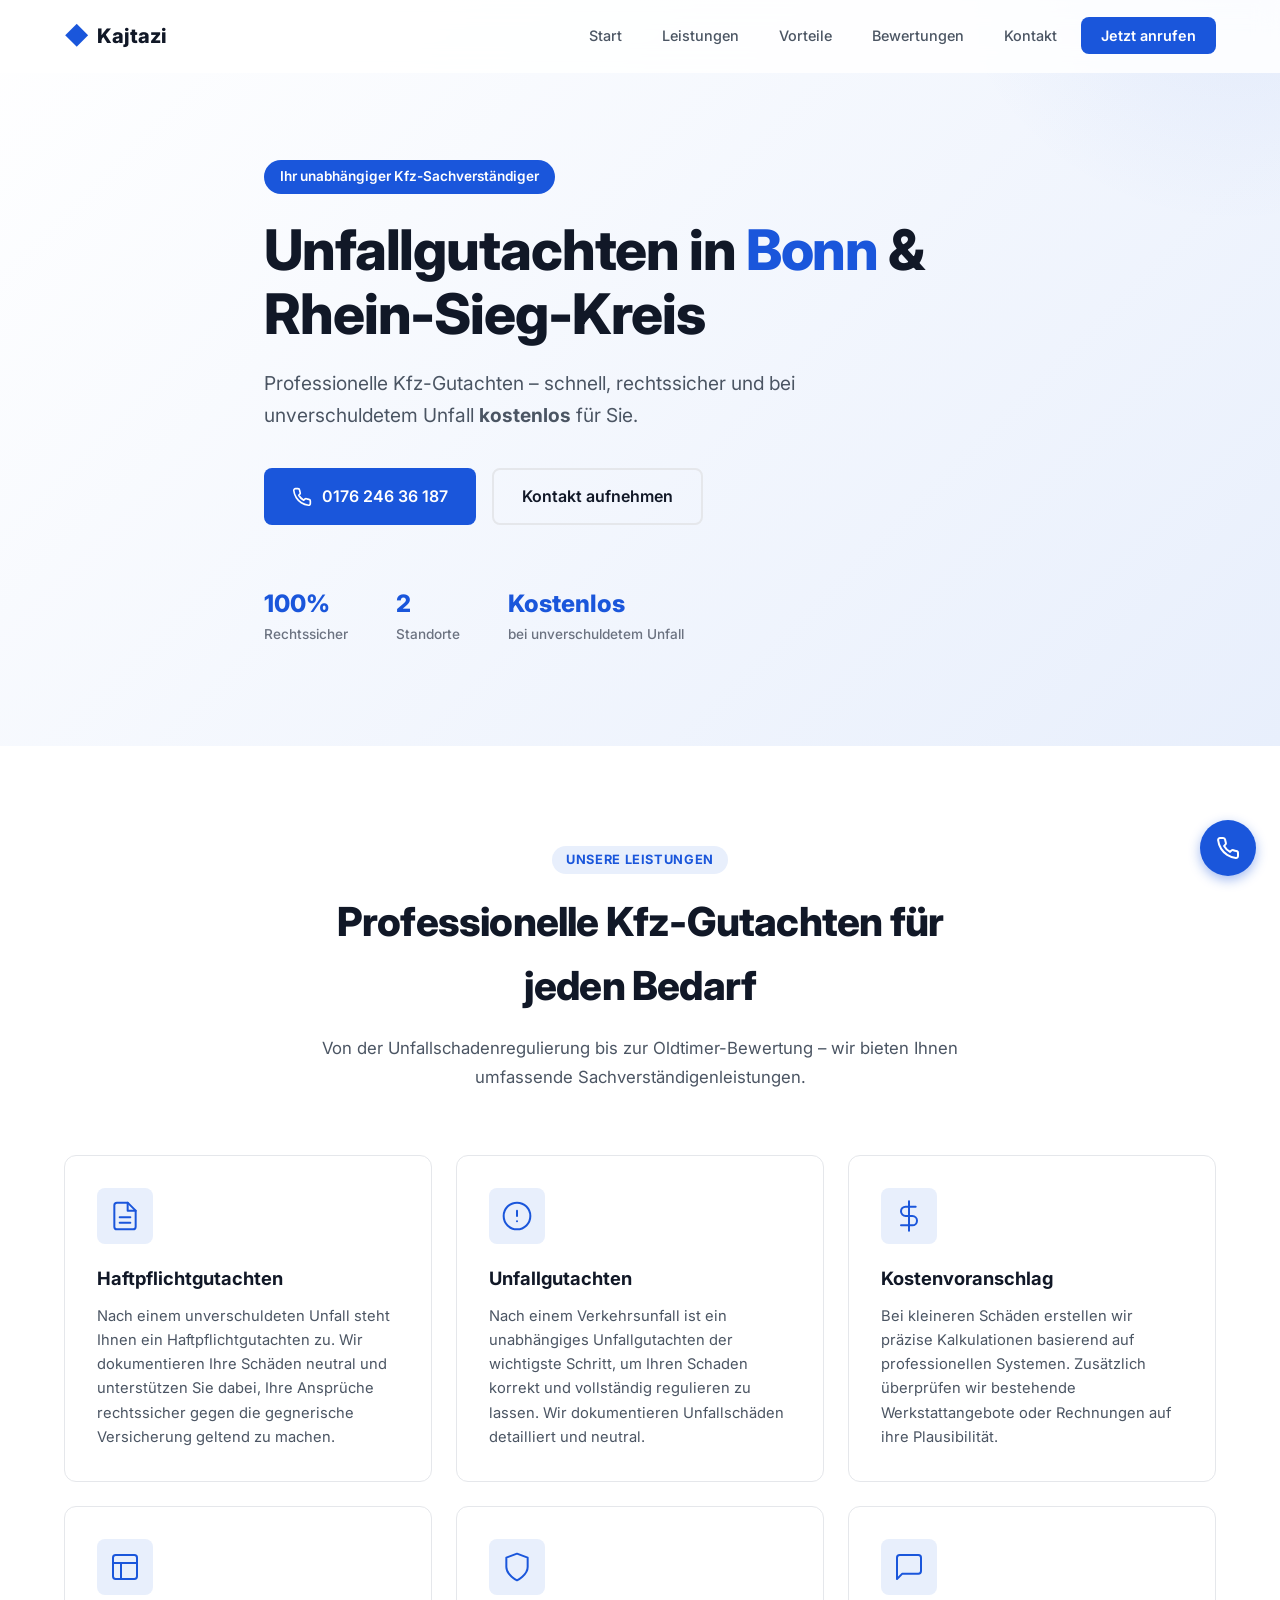
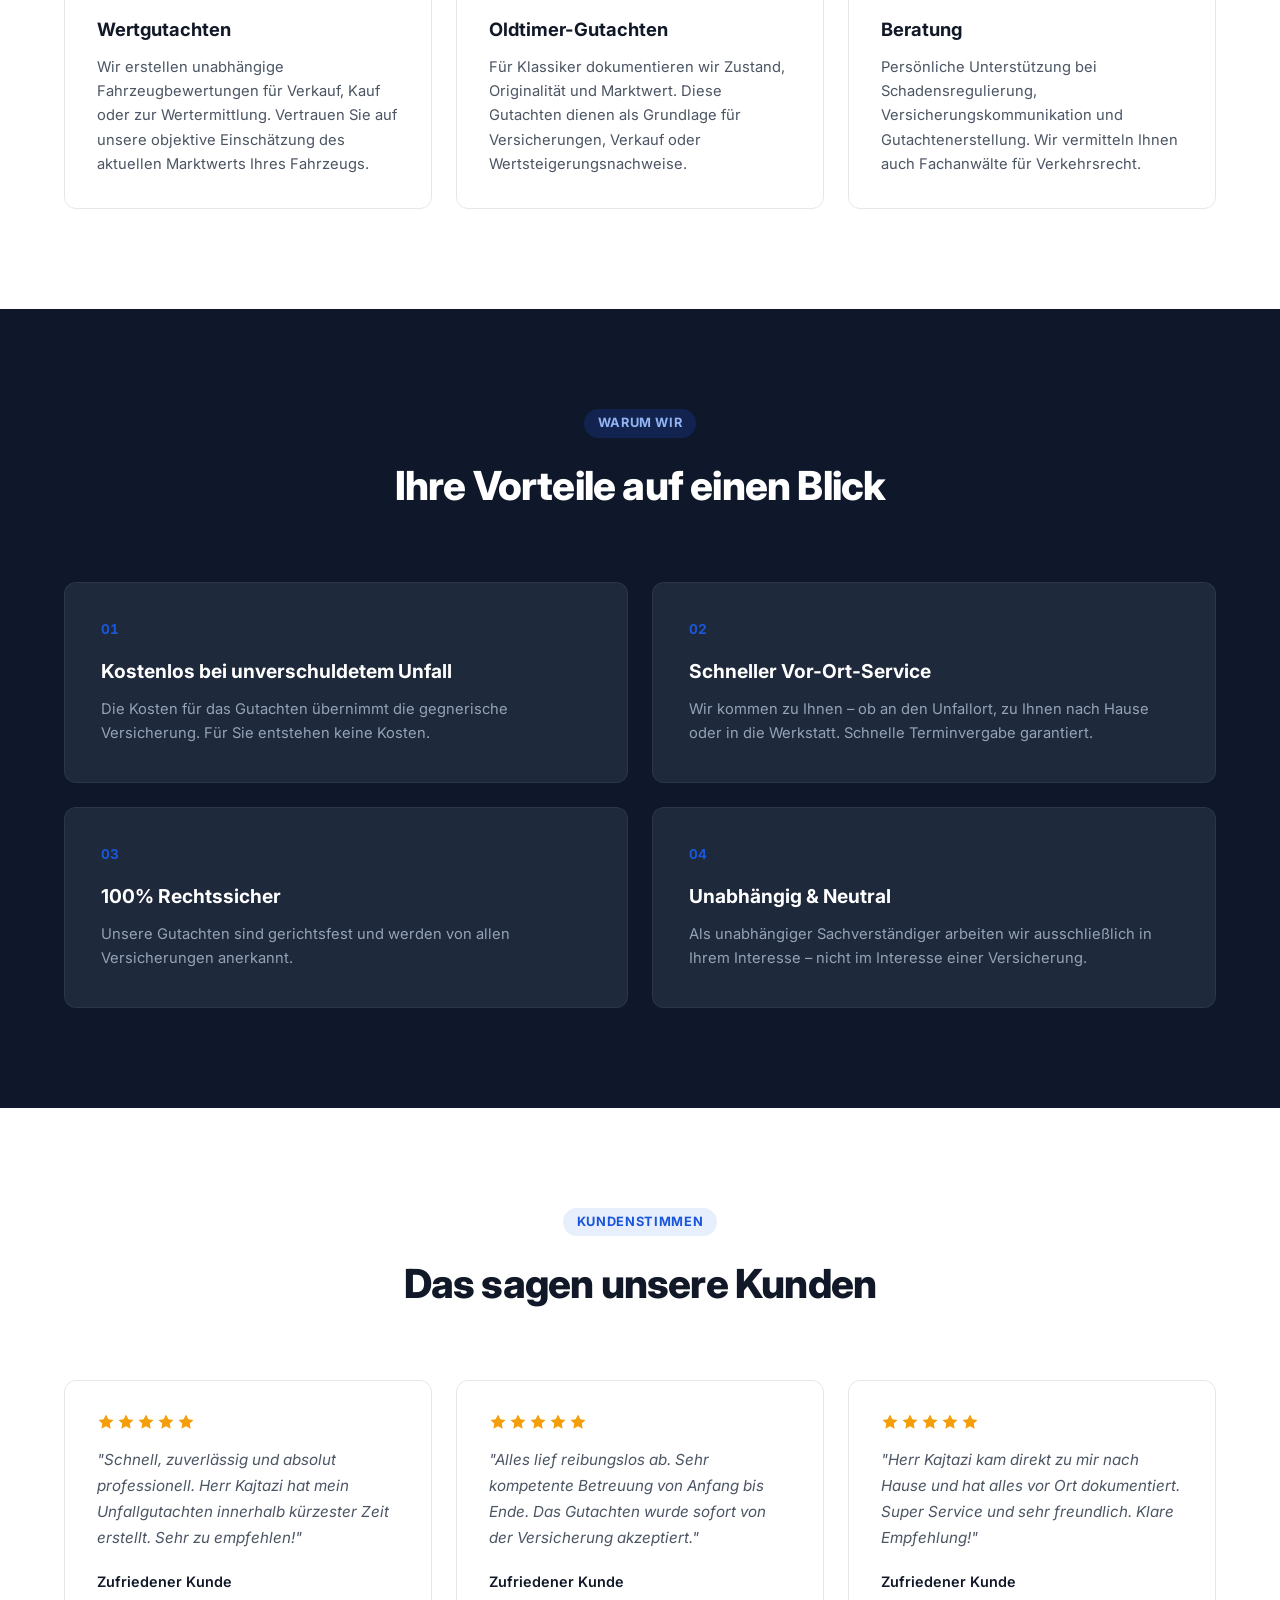
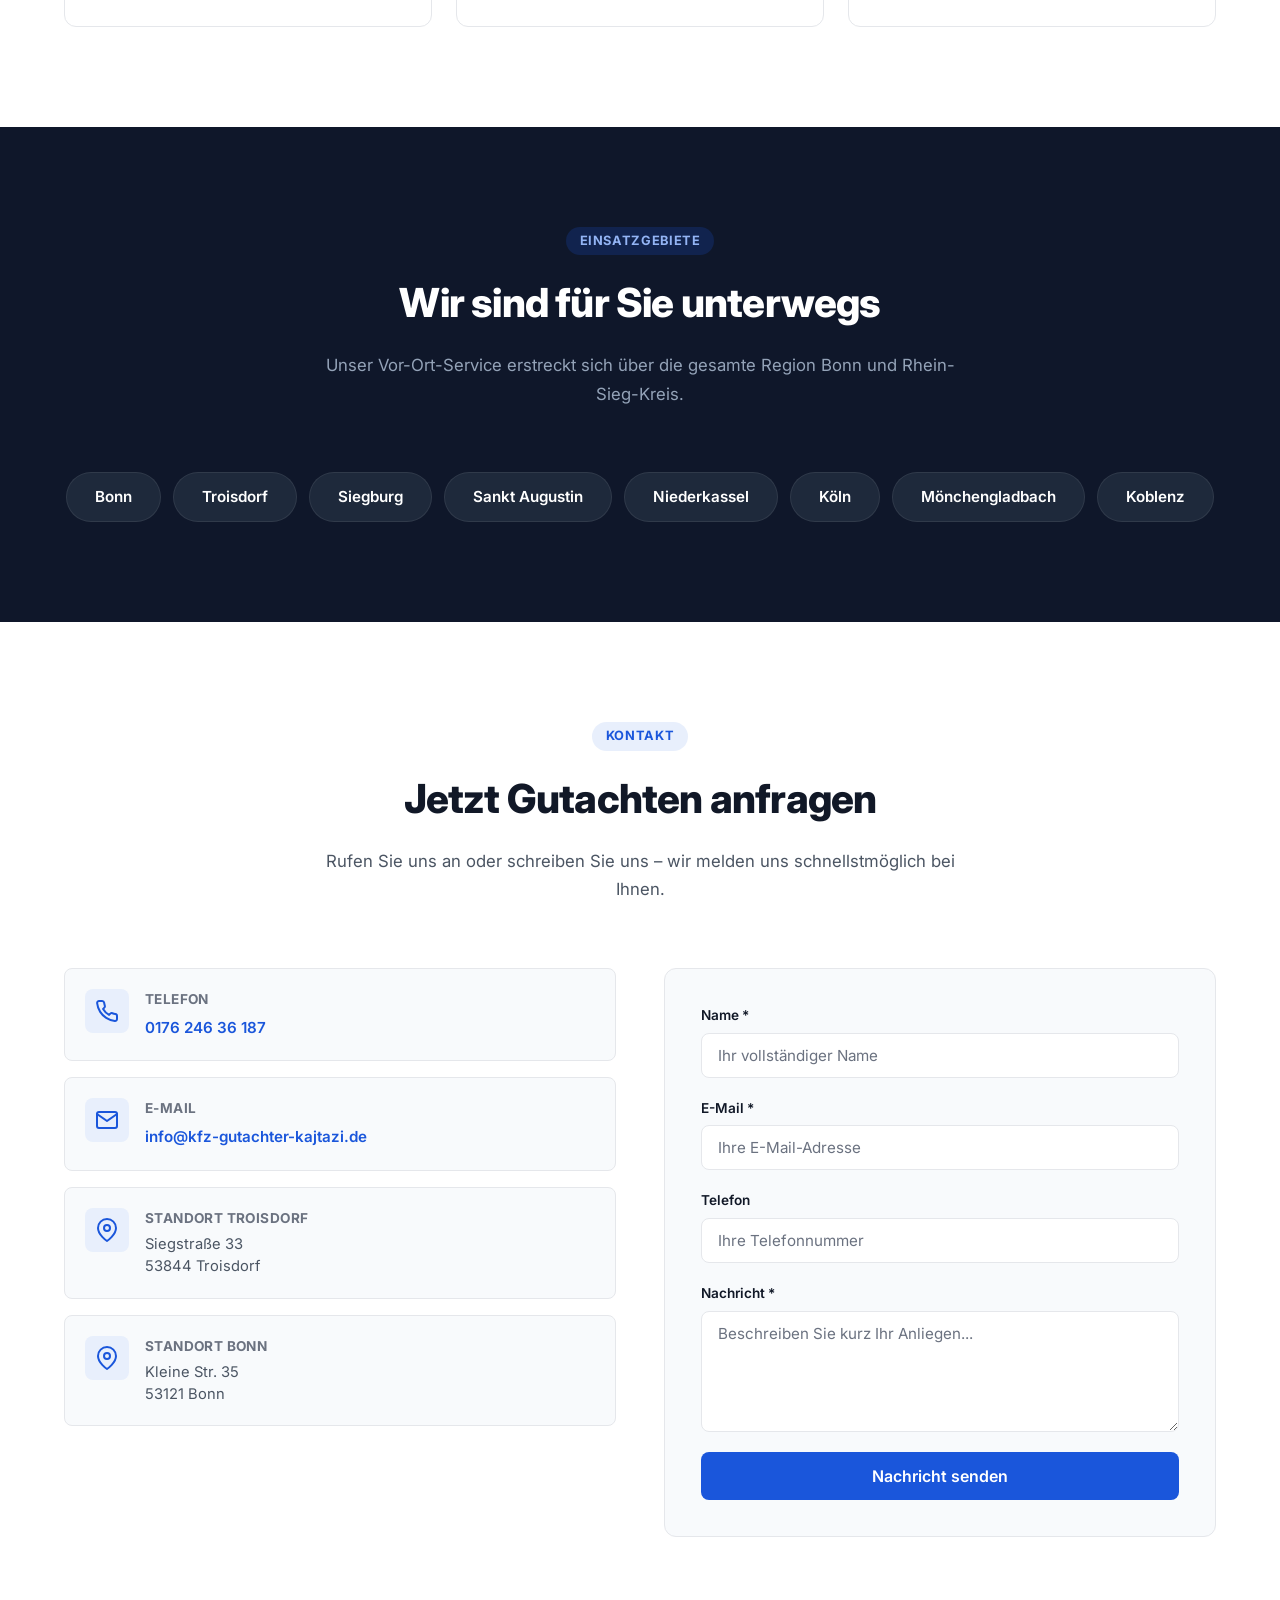
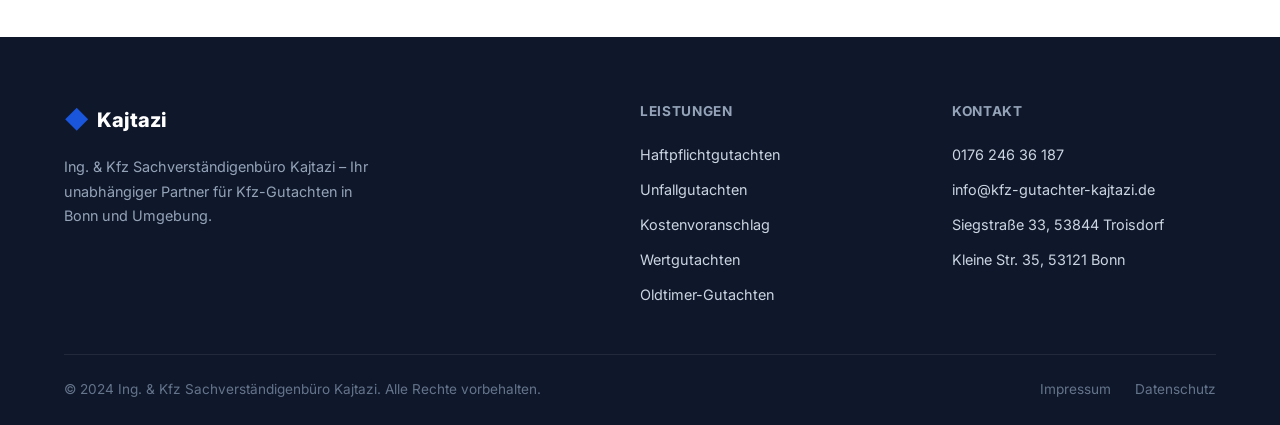
==== index.html @ 8a2273f1 "Neue moderne Website für Kfz-Gutachter Kajtazi Vollständige Neugestaltung als moderne Single-Page-We" ====
<!DOCTYPE html>
<html lang="de">
<head>
    <meta charset="UTF-8">
    <meta name="viewport" content="width=device-width, initial-scale=1.0">
    <title>Kfz-Gutachter Kajtazi | Bonn & Rhein-Sieg-Kreis</title>
    <meta name="description" content="Ihr unabhängiger Kfz-Sachverständiger in Bonn und Rhein-Sieg-Kreis. Unfallgutachten, Wertgutachten, Kostenvoranschläge – kostenlos bei unverschuldetem Unfall.">
    <link rel="preconnect" href="https://fonts.googleapis.com">
    <link rel="preconnect" href="https://fonts.gstatic.com" crossorigin>
    <link href="https://fonts.googleapis.com/css2?family=Inter:wght@400;500;600;700;800&display=swap" rel="stylesheet">
    <link rel="stylesheet" href="styles.css">
</head>
<body>

    <!-- Navigation -->
    <nav class="navbar" id="navbar">
        <div class="container nav-container">
            <a href="#hero" class="nav-logo">
                <span class="logo-icon">&#9670;</span>
                Kajtazi
            </a>
            <button class="nav-toggle" id="navToggle" aria-label="Menü öffnen">
                <span></span>
                <span></span>
                <span></span>
            </button>
            <ul class="nav-menu" id="navMenu">
                <li><a href="#hero" class="nav-link">Start</a></li>
                <li><a href="#leistungen" class="nav-link">Leistungen</a></li>
                <li><a href="#vorteile" class="nav-link">Vorteile</a></li>
                <li><a href="#bewertungen" class="nav-link">Bewertungen</a></li>
                <li><a href="#kontakt" class="nav-link">Kontakt</a></li>
                <li><a href="tel:+4917624636187" class="nav-cta">Jetzt anrufen</a></li>
            </ul>
        </div>
    </nav>

    <!-- Hero Section -->
    <section class="hero" id="hero">
        <div class="container hero-content">
            <div class="hero-badge">Ihr unabhängiger Kfz-Sachverständiger</div>
            <h1>Unfallgutachten in <span class="text-accent">Bonn</span> & Rhein-Sieg-Kreis</h1>
            <p class="hero-subtitle">Professionelle Kfz-Gutachten – schnell, rechtssicher und bei unverschuldetem Unfall <strong>kostenlos</strong> für Sie.</p>
            <div class="hero-actions">
                <a href="tel:+4917624636187" class="btn btn-primary btn-lg">
                    <svg width="20" height="20" viewBox="0 0 24 24" fill="none" stroke="currentColor" stroke-width="2" stroke-linecap="round" stroke-linejoin="round"><path d="M22 16.92v3a2 2 0 0 1-2.18 2 19.79 19.79 0 0 1-8.63-3.07 19.5 19.5 0 0 1-6-6 19.79 19.79 0 0 1-3.07-8.67A2 2 0 0 1 4.11 2h3a2 2 0 0 1 2 1.72c.127.96.361 1.903.7 2.81a2 2 0 0 1-.45 2.11L8.09 9.91a16 16 0 0 0 6 6l1.27-1.27a2 2 0 0 1 2.11-.45c.907.339 1.85.573 2.81.7A2 2 0 0 1 22 16.92z"></path></svg>
                    0176 246 36 187
                </a>
                <a href="#kontakt" class="btn btn-outline btn-lg">Kontakt aufnehmen</a>
            </div>
            <div class="hero-stats">
                <div class="stat">
                    <span class="stat-number">100%</span>
                    <span class="stat-label">Rechtssicher</span>
                </div>
                <div class="stat">
                    <span class="stat-number">2</span>
                    <span class="stat-label">Standorte</span>
                </div>
                <div class="stat">
                    <span class="stat-number">Kostenlos</span>
                    <span class="stat-label">bei unverschuldetem Unfall</span>
                </div>
            </div>
        </div>
    </section>

    <!-- Services Section -->
    <section class="section" id="leistungen">
        <div class="container">
            <div class="section-header">
                <span class="section-badge">Unsere Leistungen</span>
                <h2>Professionelle Kfz-Gutachten für jeden Bedarf</h2>
                <p>Von der Unfallschadenregulierung bis zur Oldtimer-Bewertung – wir bieten Ihnen umfassende Sachverständigenleistungen.</p>
            </div>
            <div class="services-grid">
                <div class="service-card">
                    <div class="service-icon">
                        <svg width="32" height="32" viewBox="0 0 24 24" fill="none" stroke="currentColor" stroke-width="1.5" stroke-linecap="round" stroke-linejoin="round"><path d="M14 2H6a2 2 0 0 0-2 2v16a2 2 0 0 0 2 2h12a2 2 0 0 0 2-2V8z"></path><polyline points="14 2 14 8 20 8"></polyline><line x1="16" y1="13" x2="8" y2="13"></line><line x1="16" y1="17" x2="8" y2="17"></line></svg>
                    </div>
                    <h3>Haftpflichtgutachten</h3>
                    <p>Nach einem unverschuldeten Unfall steht Ihnen ein Haftpflichtgutachten zu. Wir dokumentieren Ihre Schäden neutral und unterstützen Sie dabei, Ihre Ansprüche rechtssicher gegen die gegnerische Versicherung geltend zu machen.</p>
                </div>
                <div class="service-card">
                    <div class="service-icon">
                        <svg width="32" height="32" viewBox="0 0 24 24" fill="none" stroke="currentColor" stroke-width="1.5" stroke-linecap="round" stroke-linejoin="round"><circle cx="12" cy="12" r="10"></circle><line x1="12" y1="8" x2="12" y2="12"></line><line x1="12" y1="16" x2="12.01" y2="16"></line></svg>
                    </div>
                    <h3>Unfallgutachten</h3>
                    <p>Nach einem Verkehrsunfall ist ein unabhängiges Unfallgutachten der wichtigste Schritt, um Ihren Schaden korrekt und vollständig regulieren zu lassen. Wir dokumentieren Unfallschäden detailliert und neutral.</p>
                </div>
                <div class="service-card">
                    <div class="service-icon">
                        <svg width="32" height="32" viewBox="0 0 24 24" fill="none" stroke="currentColor" stroke-width="1.5" stroke-linecap="round" stroke-linejoin="round"><line x1="12" y1="1" x2="12" y2="23"></line><path d="M17 5H9.5a3.5 3.5 0 0 0 0 7h5a3.5 3.5 0 0 1 0 7H6"></path></svg>
                    </div>
                    <h3>Kostenvoranschlag</h3>
                    <p>Bei kleineren Schäden erstellen wir präzise Kalkulationen basierend auf professionellen Systemen. Zusätzlich überprüfen wir bestehende Werkstattangebote oder Rechnungen auf ihre Plausibilität.</p>
                </div>
                <div class="service-card">
                    <div class="service-icon">
                        <svg width="32" height="32" viewBox="0 0 24 24" fill="none" stroke="currentColor" stroke-width="1.5" stroke-linecap="round" stroke-linejoin="round"><rect x="3" y="3" width="18" height="18" rx="2" ry="2"></rect><line x1="3" y1="9" x2="21" y2="9"></line><line x1="9" y1="21" x2="9" y2="9"></line></svg>
                    </div>
                    <h3>Wertgutachten</h3>
                    <p>Wir erstellen unabhängige Fahrzeugbewertungen für Verkauf, Kauf oder zur Wertermittlung. Vertrauen Sie auf unsere objektive Einschätzung des aktuellen Marktwerts Ihres Fahrzeugs.</p>
                </div>
                <div class="service-card">
                    <div class="service-icon">
                        <svg width="32" height="32" viewBox="0 0 24 24" fill="none" stroke="currentColor" stroke-width="1.5" stroke-linecap="round" stroke-linejoin="round"><path d="M12 22s8-4 8-10V5l-8-3-8 3v7c0 6 8 10 8 10z"></path></svg>
                    </div>
                    <h3>Oldtimer-Gutachten</h3>
                    <p>Für Klassiker dokumentieren wir Zustand, Originalität und Marktwert. Diese Gutachten dienen als Grundlage für Versicherungen, Verkauf oder Wertsteigerungsnachweise.</p>
                </div>
                <div class="service-card">
                    <div class="service-icon">
                        <svg width="32" height="32" viewBox="0 0 24 24" fill="none" stroke="currentColor" stroke-width="1.5" stroke-linecap="round" stroke-linejoin="round"><path d="M21 15a2 2 0 0 1-2 2H7l-4 4V5a2 2 0 0 1 2-2h14a2 2 0 0 1 2 2z"></path></svg>
                    </div>
                    <h3>Beratung</h3>
                    <p>Persönliche Unterstützung bei Schadensregulierung, Versicherungskommunikation und Gutachtenerstellung. Wir vermitteln Ihnen auch Fachanwälte für Verkehrsrecht.</p>
                </div>
            </div>
        </div>
    </section>

    <!-- Advantages Section -->
    <section class="section section-dark" id="vorteile">
        <div class="container">
            <div class="section-header">
                <span class="section-badge">Warum wir</span>
                <h2>Ihre Vorteile auf einen Blick</h2>
            </div>
            <div class="advantages-grid">
                <div class="advantage-card">
                    <div class="advantage-number">01</div>
                    <h3>Kostenlos bei unverschuldetem Unfall</h3>
                    <p>Die Kosten für das Gutachten übernimmt die gegnerische Versicherung. Für Sie entstehen keine Kosten.</p>
                </div>
                <div class="advantage-card">
                    <div class="advantage-number">02</div>
                    <h3>Schneller Vor-Ort-Service</h3>
                    <p>Wir kommen zu Ihnen – ob an den Unfallort, zu Ihnen nach Hause oder in die Werkstatt. Schnelle Terminvergabe garantiert.</p>
                </div>
                <div class="advantage-card">
                    <div class="advantage-number">03</div>
                    <h3>100% Rechtssicher</h3>
                    <p>Unsere Gutachten sind gerichtsfest und werden von allen Versicherungen anerkannt.</p>
                </div>
                <div class="advantage-card">
                    <div class="advantage-number">04</div>
                    <h3>Unabhängig & Neutral</h3>
                    <p>Als unabhängiger Sachverständiger arbeiten wir ausschließlich in Ihrem Interesse – nicht im Interesse einer Versicherung.</p>
                </div>
            </div>
        </div>
    </section>

    <!-- Testimonials Section -->
    <section class="section" id="bewertungen">
        <div class="container">
            <div class="section-header">
                <span class="section-badge">Kundenstimmen</span>
                <h2>Das sagen unsere Kunden</h2>
            </div>
            <div class="testimonials-grid">
                <div class="testimonial-card">
                    <div class="testimonial-stars">
                        <svg width="18" height="18" viewBox="0 0 24 24" fill="currentColor"><polygon points="12 2 15.09 8.26 22 9.27 17 14.14 18.18 21.02 12 17.77 5.82 21.02 7 14.14 2 9.27 8.91 8.26 12 2"></polygon></svg>
                        <svg width="18" height="18" viewBox="0 0 24 24" fill="currentColor"><polygon points="12 2 15.09 8.26 22 9.27 17 14.14 18.18 21.02 12 17.77 5.82 21.02 7 14.14 2 9.27 8.91 8.26 12 2"></polygon></svg>
                        <svg width="18" height="18" viewBox="0 0 24 24" fill="currentColor"><polygon points="12 2 15.09 8.26 22 9.27 17 14.14 18.18 21.02 12 17.77 5.82 21.02 7 14.14 2 9.27 8.91 8.26 12 2"></polygon></svg>
                        <svg width="18" height="18" viewBox="0 0 24 24" fill="currentColor"><polygon points="12 2 15.09 8.26 22 9.27 17 14.14 18.18 21.02 12 17.77 5.82 21.02 7 14.14 2 9.27 8.91 8.26 12 2"></polygon></svg>
                        <svg width="18" height="18" viewBox="0 0 24 24" fill="currentColor"><polygon points="12 2 15.09 8.26 22 9.27 17 14.14 18.18 21.02 12 17.77 5.82 21.02 7 14.14 2 9.27 8.91 8.26 12 2"></polygon></svg>
                    </div>
                    <p class="testimonial-text">"Schnell, zuverlässig und absolut professionell. Herr Kajtazi hat mein Unfallgutachten innerhalb kürzester Zeit erstellt. Sehr zu empfehlen!"</p>
                    <div class="testimonial-author">Zufriedener Kunde</div>
                </div>
                <div class="testimonial-card">
                    <div class="testimonial-stars">
                        <svg width="18" height="18" viewBox="0 0 24 24" fill="currentColor"><polygon points="12 2 15.09 8.26 22 9.27 17 14.14 18.18 21.02 12 17.77 5.82 21.02 7 14.14 2 9.27 8.91 8.26 12 2"></polygon></svg>
                        <svg width="18" height="18" viewBox="0 0 24 24" fill="currentColor"><polygon points="12 2 15.09 8.26 22 9.27 17 14.14 18.18 21.02 12 17.77 5.82 21.02 7 14.14 2 9.27 8.91 8.26 12 2"></polygon></svg>
                        <svg width="18" height="18" viewBox="0 0 24 24" fill="currentColor"><polygon points="12 2 15.09 8.26 22 9.27 17 14.14 18.18 21.02 12 17.77 5.82 21.02 7 14.14 2 9.27 8.91 8.26 12 2"></polygon></svg>
                        <svg width="18" height="18" viewBox="0 0 24 24" fill="currentColor"><polygon points="12 2 15.09 8.26 22 9.27 17 14.14 18.18 21.02 12 17.77 5.82 21.02 7 14.14 2 9.27 8.91 8.26 12 2"></polygon></svg>
                        <svg width="18" height="18" viewBox="0 0 24 24" fill="currentColor"><polygon points="12 2 15.09 8.26 22 9.27 17 14.14 18.18 21.02 12 17.77 5.82 21.02 7 14.14 2 9.27 8.91 8.26 12 2"></polygon></svg>
                    </div>
                    <p class="testimonial-text">"Alles lief reibungslos ab. Sehr kompetente Betreuung von Anfang bis Ende. Das Gutachten wurde sofort von der Versicherung akzeptiert."</p>
                    <div class="testimonial-author">Zufriedener Kunde</div>
                </div>
                <div class="testimonial-card">
                    <div class="testimonial-stars">
                        <svg width="18" height="18" viewBox="0 0 24 24" fill="currentColor"><polygon points="12 2 15.09 8.26 22 9.27 17 14.14 18.18 21.02 12 17.77 5.82 21.02 7 14.14 2 9.27 8.91 8.26 12 2"></polygon></svg>
                        <svg width="18" height="18" viewBox="0 0 24 24" fill="currentColor"><polygon points="12 2 15.09 8.26 22 9.27 17 14.14 18.18 21.02 12 17.77 5.82 21.02 7 14.14 2 9.27 8.91 8.26 12 2"></polygon></svg>
                        <svg width="18" height="18" viewBox="0 0 24 24" fill="currentColor"><polygon points="12 2 15.09 8.26 22 9.27 17 14.14 18.18 21.02 12 17.77 5.82 21.02 7 14.14 2 9.27 8.91 8.26 12 2"></polygon></svg>
                        <svg width="18" height="18" viewBox="0 0 24 24" fill="currentColor"><polygon points="12 2 15.09 8.26 22 9.27 17 14.14 18.18 21.02 12 17.77 5.82 21.02 7 14.14 2 9.27 8.91 8.26 12 2"></polygon></svg>
                        <svg width="18" height="18" viewBox="0 0 24 24" fill="currentColor"><polygon points="12 2 15.09 8.26 22 9.27 17 14.14 18.18 21.02 12 17.77 5.82 21.02 7 14.14 2 9.27 8.91 8.26 12 2"></polygon></svg>
                    </div>
                    <p class="testimonial-text">"Herr Kajtazi kam direkt zu mir nach Hause und hat alles vor Ort dokumentiert. Super Service und sehr freundlich. Klare Empfehlung!"</p>
                    <div class="testimonial-author">Zufriedener Kunde</div>
                </div>
            </div>
        </div>
    </section>

    <!-- Service Areas -->
    <section class="section section-dark" id="einsatzgebiete">
        <div class="container">
            <div class="section-header">
                <span class="section-badge">Einsatzgebiete</span>
                <h2>Wir sind für Sie unterwegs</h2>
                <p>Unser Vor-Ort-Service erstreckt sich über die gesamte Region Bonn und Rhein-Sieg-Kreis.</p>
            </div>
            <div class="areas-grid">
                <div class="area-tag">Bonn</div>
                <div class="area-tag">Troisdorf</div>
                <div class="area-tag">Siegburg</div>
                <div class="area-tag">Sankt Augustin</div>
                <div class="area-tag">Niederkassel</div>
                <div class="area-tag">Köln</div>
                <div class="area-tag">Mönchengladbach</div>
                <div class="area-tag">Koblenz</div>
            </div>
        </div>
    </section>

    <!-- Contact Section -->
    <section class="section" id="kontakt">
        <div class="container">
            <div class="section-header">
                <span class="section-badge">Kontakt</span>
                <h2>Jetzt Gutachten anfragen</h2>
                <p>Rufen Sie uns an oder schreiben Sie uns – wir melden uns schnellstmöglich bei Ihnen.</p>
            </div>
            <div class="contact-grid">
                <div class="contact-info">
                    <div class="contact-card">
                        <div class="contact-icon">
                            <svg width="24" height="24" viewBox="0 0 24 24" fill="none" stroke="currentColor" stroke-width="2" stroke-linecap="round" stroke-linejoin="round"><path d="M22 16.92v3a2 2 0 0 1-2.18 2 19.79 19.79 0 0 1-8.63-3.07 19.5 19.5 0 0 1-6-6 19.79 19.79 0 0 1-3.07-8.67A2 2 0 0 1 4.11 2h3a2 2 0 0 1 2 1.72c.127.96.361 1.903.7 2.81a2 2 0 0 1-.45 2.11L8.09 9.91a16 16 0 0 0 6 6l1.27-1.27a2 2 0 0 1 2.11-.45c.907.339 1.85.573 2.81.7A2 2 0 0 1 22 16.92z"></path></svg>
                        </div>
                        <div>
                            <h4>Telefon</h4>
                            <a href="tel:+4917624636187">0176 246 36 187</a>
                        </div>
                    </div>
                    <div class="contact-card">
                        <div class="contact-icon">
                            <svg width="24" height="24" viewBox="0 0 24 24" fill="none" stroke="currentColor" stroke-width="2" stroke-linecap="round" stroke-linejoin="round"><path d="M4 4h16c1.1 0 2 .9 2 2v12c0 1.1-.9 2-2 2H4c-1.1 0-2-.9-2-2V6c0-1.1.9-2 2-2z"></path><polyline points="22,6 12,13 2,6"></polyline></svg>
                        </div>
                        <div>
                            <h4>E-Mail</h4>
                            <a href="mailto:info@kfz-gutachter-kajtazi.de">info@kfz-gutachter-kajtazi.de</a>
                        </div>
                    </div>
                    <div class="contact-card">
                        <div class="contact-icon">
                            <svg width="24" height="24" viewBox="0 0 24 24" fill="none" stroke="currentColor" stroke-width="2" stroke-linecap="round" stroke-linejoin="round"><path d="M21 10c0 7-9 13-9 13s-9-6-9-13a9 9 0 0 1 18 0z"></path><circle cx="12" cy="10" r="3"></circle></svg>
                        </div>
                        <div>
                            <h4>Standort Troisdorf</h4>
                            <p>Siegstraße 33<br>53844 Troisdorf</p>
                        </div>
                    </div>
                    <div class="contact-card">
                        <div class="contact-icon">
                            <svg width="24" height="24" viewBox="0 0 24 24" fill="none" stroke="currentColor" stroke-width="2" stroke-linecap="round" stroke-linejoin="round"><path d="M21 10c0 7-9 13-9 13s-9-6-9-13a9 9 0 0 1 18 0z"></path><circle cx="12" cy="10" r="3"></circle></svg>
                        </div>
                        <div>
                            <h4>Standort Bonn</h4>
                            <p>Kleine Str. 35<br>53121 Bonn</p>
                        </div>
                    </div>
                </div>
                <form class="contact-form" id="contactForm">
                    <div class="form-group">
                        <label for="name">Name *</label>
                        <input type="text" id="name" name="name" required placeholder="Ihr vollständiger Name">
                    </div>
                    <div class="form-group">
                        <label for="email">E-Mail *</label>
                        <input type="email" id="email" name="email" required placeholder="Ihre E-Mail-Adresse">
                    </div>
                    <div class="form-group">
                        <label for="phone">Telefon</label>
                        <input type="tel" id="phone" name="phone" placeholder="Ihre Telefonnummer">
                    </div>
                    <div class="form-group">
                        <label for="message">Nachricht *</label>
                        <textarea id="message" name="message" rows="5" required placeholder="Beschreiben Sie kurz Ihr Anliegen..."></textarea>
                    </div>
                    <button type="submit" class="btn btn-primary btn-lg btn-full">Nachricht senden</button>
                </form>
            </div>
        </div>
    </section>

    <!-- Footer -->
    <footer class="footer">
        <div class="container">
            <div class="footer-grid">
                <div class="footer-brand">
                    <a href="#hero" class="nav-logo">
                        <span class="logo-icon">&#9670;</span>
                        Kajtazi
                    </a>
                    <p>Ing. & Kfz Sachverständigenbüro Kajtazi – Ihr unabhängiger Partner für Kfz-Gutachten in Bonn und Umgebung.</p>
                </div>
                <div class="footer-links">
                    <h4>Leistungen</h4>
                    <ul>
                        <li><a href="#leistungen">Haftpflichtgutachten</a></li>
                        <li><a href="#leistungen">Unfallgutachten</a></li>
                        <li><a href="#leistungen">Kostenvoranschlag</a></li>
                        <li><a href="#leistungen">Wertgutachten</a></li>
                        <li><a href="#leistungen">Oldtimer-Gutachten</a></li>
                    </ul>
                </div>
                <div class="footer-links">
                    <h4>Kontakt</h4>
                    <ul>
                        <li><a href="tel:+4917624636187">0176 246 36 187</a></li>
                        <li><a href="mailto:info@kfz-gutachter-kajtazi.de">info@kfz-gutachter-kajtazi.de</a></li>
                        <li>Siegstraße 33, 53844 Troisdorf</li>
                        <li>Kleine Str. 35, 53121 Bonn</li>
                    </ul>
                </div>
            </div>
            <div class="footer-bottom">
                <p>&copy; 2024 Ing. & Kfz Sachverständigenbüro Kajtazi. Alle Rechte vorbehalten.</p>
                <div class="footer-legal">
                    <a href="#impressum">Impressum</a>
                    <a href="#datenschutz">Datenschutz</a>
                </div>
            </div>
        </div>
    </footer>

    <!-- Floating CTA -->
    <a href="tel:+4917624636187" class="floating-cta" aria-label="Jetzt anrufen">
        <svg width="24" height="24" viewBox="0 0 24 24" fill="none" stroke="currentColor" stroke-width="2" stroke-linecap="round" stroke-linejoin="round"><path d="M22 16.92v3a2 2 0 0 1-2.18 2 19.79 19.79 0 0 1-8.63-3.07 19.5 19.5 0 0 1-6-6 19.79 19.79 0 0 1-3.07-8.67A2 2 0 0 1 4.11 2h3a2 2 0 0 1 2 1.72c.127.96.361 1.903.7 2.81a2 2 0 0 1-.45 2.11L8.09 9.91a16 16 0 0 0 6 6l1.27-1.27a2 2 0 0 1 2.11-.45c.907.339 1.85.573 2.81.7A2 2 0 0 1 22 16.92z"></path></svg>
    </a>

    <script src="script.js"></script>
</body>
</html>
---- styles.css ----
/* ===== Reset & Base ===== */
*, *::before, *::after {
    margin: 0;
    padding: 0;
    box-sizing: border-box;
}

:root {
    --primary: #1a56db;
    --primary-dark: #1244b0;
    --primary-light: #e8effc;
    --accent: #f59e0b;
    --text: #111827;
    --text-secondary: #4b5563;
    --text-light: #6b7280;
    --bg: #ffffff;
    --bg-alt: #f8fafc;
    --bg-dark: #0f172a;
    --bg-dark-card: #1e293b;
    --border: #e5e7eb;
    --radius: 12px;
    --radius-sm: 8px;
    --radius-lg: 20px;
    --shadow: 0 1px 3px rgba(0,0,0,0.08), 0 1px 2px rgba(0,0,0,0.06);
    --shadow-md: 0 4px 6px -1px rgba(0,0,0,0.08), 0 2px 4px -1px rgba(0,0,0,0.04);
    --shadow-lg: 0 10px 25px -3px rgba(0,0,0,0.1), 0 4px 6px -2px rgba(0,0,0,0.05);
    --transition: 0.2s ease;
}

html {
    scroll-behavior: smooth;
    scroll-padding-top: 80px;
}

body {
    font-family: 'Inter', -apple-system, BlinkMacSystemFont, sans-serif;
    color: var(--text);
    background: var(--bg);
    line-height: 1.6;
    -webkit-font-smoothing: antialiased;
}

a {
    color: inherit;
    text-decoration: none;
}

img {
    max-width: 100%;
    display: block;
}

/* ===== Container ===== */
.container {
    max-width: 1200px;
    margin: 0 auto;
    padding: 0 24px;
}

/* ===== Navigation ===== */
.navbar {
    position: fixed;
    top: 0;
    left: 0;
    right: 0;
    z-index: 1000;
    background: rgba(255,255,255,0.85);
    backdrop-filter: blur(12px);
    -webkit-backdrop-filter: blur(12px);
    border-bottom: 1px solid transparent;
    transition: border-color var(--transition), box-shadow var(--transition);
}

.navbar.scrolled {
    border-bottom-color: var(--border);
    box-shadow: var(--shadow);
}

.nav-container {
    display: flex;
    align-items: center;
    justify-content: space-between;
    height: 72px;
}

.nav-logo {
    display: flex;
    align-items: center;
    gap: 8px;
    font-weight: 800;
    font-size: 1.25rem;
    color: var(--text);
}

.logo-icon {
    color: var(--primary);
    font-size: 1.5rem;
}

.nav-menu {
    display: flex;
    align-items: center;
    gap: 8px;
    list-style: none;
}

.nav-link {
    padding: 8px 16px;
    font-size: 0.9rem;
    font-weight: 500;
    color: var(--text-secondary);
    border-radius: var(--radius-sm);
    transition: color var(--transition), background var(--transition);
}

.nav-link:hover {
    color: var(--text);
    background: var(--bg-alt);
}

.nav-cta {
    padding: 10px 20px;
    font-size: 0.9rem;
    font-weight: 600;
    color: white;
    background: var(--primary);
    border-radius: var(--radius-sm);
    transition: background var(--transition), transform var(--transition);
}

.nav-cta:hover {
    background: var(--primary-dark);
    transform: translateY(-1px);
}

.nav-toggle {
    display: none;
    flex-direction: column;
    gap: 5px;
    background: none;
    border: none;
    cursor: pointer;
    padding: 8px;
}

.nav-toggle span {
    width: 24px;
    height: 2px;
    background: var(--text);
    border-radius: 2px;
    transition: transform var(--transition), opacity var(--transition);
}

.nav-toggle.active span:nth-child(1) {
    transform: rotate(45deg) translate(5px, 5px);
}

.nav-toggle.active span:nth-child(2) {
    opacity: 0;
}

.nav-toggle.active span:nth-child(3) {
    transform: rotate(-45deg) translate(5px, -5px);
}

/* ===== Hero ===== */
.hero {
    padding: 160px 0 100px;
    background: linear-gradient(135deg, var(--bg) 0%, var(--primary-light) 100%);
    position: relative;
    overflow: hidden;
}

.hero::before {
    content: '';
    position: absolute;
    top: -50%;
    right: -20%;
    width: 600px;
    height: 600px;
    background: radial-gradient(circle, rgba(26,86,219,0.08) 0%, transparent 70%);
    border-radius: 50%;
}

.hero-content {
    position: relative;
    max-width: 800px;
}

.hero-badge {
    display: inline-block;
    padding: 6px 16px;
    background: var(--primary);
    color: white;
    font-size: 0.85rem;
    font-weight: 600;
    border-radius: 100px;
    margin-bottom: 24px;
}

.hero h1 {
    font-size: clamp(2.2rem, 5vw, 3.5rem);
    font-weight: 800;
    line-height: 1.15;
    margin-bottom: 20px;
    letter-spacing: -0.02em;
}

.text-accent {
    color: var(--primary);
}

.hero-subtitle {
    font-size: 1.2rem;
    color: var(--text-secondary);
    max-width: 600px;
    margin-bottom: 36px;
    line-height: 1.7;
}

.hero-actions {
    display: flex;
    gap: 16px;
    flex-wrap: wrap;
    margin-bottom: 60px;
}

.hero-stats {
    display: flex;
    gap: 48px;
    flex-wrap: wrap;
}

.stat {
    display: flex;
    flex-direction: column;
}

.stat-number {
    font-size: 1.5rem;
    font-weight: 800;
    color: var(--primary);
}

.stat-label {
    font-size: 0.85rem;
    color: var(--text-light);
    font-weight: 500;
}

/* ===== Buttons ===== */
.btn {
    display: inline-flex;
    align-items: center;
    gap: 10px;
    font-family: inherit;
    font-weight: 600;
    border: none;
    cursor: pointer;
    border-radius: var(--radius-sm);
    transition: all var(--transition);
    text-align: center;
    justify-content: center;
}

.btn-primary {
    background: var(--primary);
    color: white;
}

.btn-primary:hover {
    background: var(--primary-dark);
    transform: translateY(-2px);
    box-shadow: var(--shadow-md);
}

.btn-outline {
    background: transparent;
    color: var(--text);
    border: 2px solid var(--border);
}

.btn-outline:hover {
    border-color: var(--primary);
    color: var(--primary);
    transform: translateY(-2px);
}

.btn-lg {
    padding: 14px 28px;
    font-size: 1rem;
}

.btn-full {
    width: 100%;
}

/* ===== Sections ===== */
.section {
    padding: 100px 0;
}

.section-dark {
    background: var(--bg-dark);
    color: white;
}

.section-header {
    text-align: center;
    max-width: 640px;
    margin: 0 auto 64px;
}

.section-badge {
    display: inline-block;
    padding: 4px 14px;
    background: var(--primary-light);
    color: var(--primary);
    font-size: 0.8rem;
    font-weight: 700;
    border-radius: 100px;
    text-transform: uppercase;
    letter-spacing: 0.05em;
    margin-bottom: 16px;
}

.section-dark .section-badge {
    background: rgba(26,86,219,0.2);
    color: #93b4f4;
}

.section-header h2 {
    font-size: clamp(1.8rem, 3.5vw, 2.5rem);
    font-weight: 800;
    margin-bottom: 16px;
    letter-spacing: -0.02em;
}

.section-header p {
    color: var(--text-secondary);
    font-size: 1.05rem;
    line-height: 1.7;
}

.section-dark .section-header p {
    color: #94a3b8;
}

/* ===== Services Grid ===== */
.services-grid {
    display: grid;
    grid-template-columns: repeat(3, 1fr);
    gap: 24px;
}

.service-card {
    padding: 32px;
    background: var(--bg);
    border: 1px solid var(--border);
    border-radius: var(--radius);
    transition: all var(--transition);
}

.service-card:hover {
    transform: translateY(-4px);
    box-shadow: var(--shadow-lg);
    border-color: var(--primary);
}

.service-icon {
    width: 56px;
    height: 56px;
    display: flex;
    align-items: center;
    justify-content: center;
    background: var(--primary-light);
    color: var(--primary);
    border-radius: var(--radius-sm);
    margin-bottom: 20px;
}

.service-card h3 {
    font-size: 1.15rem;
    font-weight: 700;
    margin-bottom: 10px;
}

.service-card p {
    color: var(--text-secondary);
    font-size: 0.92rem;
    line-height: 1.65;
}

/* ===== Advantages Grid ===== */
.advantages-grid {
    display: grid;
    grid-template-columns: repeat(2, 1fr);
    gap: 24px;
}

.advantage-card {
    padding: 36px;
    background: var(--bg-dark-card);
    border-radius: var(--radius);
    border: 1px solid rgba(255,255,255,0.06);
    transition: all var(--transition);
}

.advantage-card:hover {
    transform: translateY(-4px);
    border-color: rgba(26,86,219,0.3);
}

.advantage-number {
    font-size: 0.85rem;
    font-weight: 700;
    color: var(--primary);
    margin-bottom: 16px;
    font-feature-settings: "tnum";
}

.advantage-card h3 {
    font-size: 1.2rem;
    font-weight: 700;
    margin-bottom: 10px;
}

.advantage-card p {
    color: #94a3b8;
    font-size: 0.92rem;
    line-height: 1.65;
}

/* ===== Testimonials ===== */
.testimonials-grid {
    display: grid;
    grid-template-columns: repeat(3, 1fr);
    gap: 24px;
}

.testimonial-card {
    padding: 32px;
    background: var(--bg);
    border: 1px solid var(--border);
    border-radius: var(--radius);
    transition: all var(--transition);
}

.testimonial-card:hover {
    transform: translateY(-4px);
    box-shadow: var(--shadow-lg);
}

.testimonial-stars {
    display: flex;
    gap: 2px;
    color: var(--accent);
    margin-bottom: 16px;
}

.testimonial-text {
    font-size: 0.95rem;
    line-height: 1.7;
    color: var(--text-secondary);
    margin-bottom: 20px;
    font-style: italic;
}

.testimonial-author {
    font-weight: 600;
    font-size: 0.9rem;
}

/* ===== Service Areas ===== */
.areas-grid {
    display: flex;
    flex-wrap: wrap;
    gap: 12px;
    justify-content: center;
}

.area-tag {
    padding: 12px 28px;
    background: var(--bg-dark-card);
    border: 1px solid rgba(255,255,255,0.08);
    border-radius: 100px;
    font-weight: 600;
    font-size: 0.95rem;
    transition: all var(--transition);
}

.area-tag:hover {
    border-color: var(--primary);
    background: rgba(26,86,219,0.15);
    color: #93b4f4;
}

/* ===== Contact ===== */
.contact-grid {
    display: grid;
    grid-template-columns: 1fr 1fr;
    gap: 48px;
    align-items: start;
}

.contact-info {
    display: flex;
    flex-direction: column;
    gap: 16px;
}

.contact-card {
    display: flex;
    gap: 16px;
    align-items: flex-start;
    padding: 20px;
    background: var(--bg-alt);
    border-radius: var(--radius-sm);
    border: 1px solid var(--border);
}

.contact-icon {
    width: 44px;
    height: 44px;
    display: flex;
    align-items: center;
    justify-content: center;
    background: var(--primary-light);
    color: var(--primary);
    border-radius: var(--radius-sm);
    flex-shrink: 0;
}

.contact-card h4 {
    font-size: 0.85rem;
    font-weight: 700;
    text-transform: uppercase;
    letter-spacing: 0.03em;
    color: var(--text-light);
    margin-bottom: 4px;
}

.contact-card a {
    color: var(--primary);
    font-weight: 600;
    font-size: 0.95rem;
}

.contact-card a:hover {
    text-decoration: underline;
}

.contact-card p {
    color: var(--text-secondary);
    font-size: 0.92rem;
    line-height: 1.5;
}

/* ===== Contact Form ===== */
.contact-form {
    display: flex;
    flex-direction: column;
    gap: 20px;
    padding: 36px;
    background: var(--bg-alt);
    border: 1px solid var(--border);
    border-radius: var(--radius);
}

.form-group {
    display: flex;
    flex-direction: column;
    gap: 6px;
}

.form-group label {
    font-size: 0.85rem;
    font-weight: 600;
    color: var(--text);
}

.form-group input,
.form-group textarea {
    padding: 12px 16px;
    font-family: inherit;
    font-size: 0.95rem;
    border: 1px solid var(--border);
    border-radius: var(--radius-sm);
    background: var(--bg);
    color: var(--text);
    transition: border-color var(--transition), box-shadow var(--transition);
    outline: none;
}

.form-group input:focus,
.form-group textarea:focus {
    border-color: var(--primary);
    box-shadow: 0 0 0 3px rgba(26,86,219,0.1);
}

.form-group input::placeholder,
.form-group textarea::placeholder {
    color: var(--text-light);
}

.form-group textarea {
    resize: vertical;
    min-height: 120px;
}

/* ===== Footer ===== */
.footer {
    background: var(--bg-dark);
    color: white;
    padding: 64px 0 0;
}

.footer-grid {
    display: grid;
    grid-template-columns: 2fr 1fr 1fr;
    gap: 48px;
    padding-bottom: 48px;
    border-bottom: 1px solid rgba(255,255,255,0.08);
}

.footer-brand p {
    color: #94a3b8;
    font-size: 0.9rem;
    line-height: 1.7;
    margin-top: 16px;
    max-width: 320px;
}

.footer-brand .nav-logo {
    color: white;
}

.footer-links h4 {
    font-size: 0.85rem;
    text-transform: uppercase;
    letter-spacing: 0.05em;
    color: #94a3b8;
    margin-bottom: 20px;
}

.footer-links ul {
    list-style: none;
    display: flex;
    flex-direction: column;
    gap: 12px;
}

.footer-links li,
.footer-links a {
    color: #cbd5e1;
    font-size: 0.9rem;
}

.footer-links a:hover {
    color: white;
}

.footer-bottom {
    display: flex;
    align-items: center;
    justify-content: space-between;
    padding: 24px 0;
}

.footer-bottom p {
    color: #64748b;
    font-size: 0.85rem;
}

.footer-legal {
    display: flex;
    gap: 24px;
}

.footer-legal a {
    color: #64748b;
    font-size: 0.85rem;
}

.footer-legal a:hover {
    color: white;
}

/* ===== Floating CTA ===== */
.floating-cta {
    position: fixed;
    bottom: 24px;
    right: 24px;
    width: 56px;
    height: 56px;
    background: var(--primary);
    color: white;
    border-radius: 50%;
    display: flex;
    align-items: center;
    justify-content: center;
    box-shadow: 0 4px 12px rgba(26,86,219,0.4);
    transition: all var(--transition);
    z-index: 999;
}

.floating-cta:hover {
    background: var(--primary-dark);
    transform: scale(1.1);
}

/* ===== Animations ===== */
@keyframes fadeInUp {
    from {
        opacity: 0;
        transform: translateY(30px);
    }
    to {
        opacity: 1;
        transform: translateY(0);
    }
}

.fade-in {
    opacity: 0;
    transform: translateY(30px);
    transition: opacity 0.6s ease, transform 0.6s ease;
}

.fade-in.visible {
    opacity: 1;
    transform: translateY(0);
}

/* ===== Responsive ===== */
@media (max-width: 1024px) {
    .services-grid {
        grid-template-columns: repeat(2, 1fr);
    }

    .testimonials-grid {
        grid-template-columns: repeat(2, 1fr);
    }

    .footer-grid {
        grid-template-columns: 1fr 1fr;
        gap: 36px;
    }

    .footer-brand {
        grid-column: 1 / -1;
    }
}

@media (max-width: 768px) {
    .nav-toggle {
        display: flex;
    }

    .nav-menu {
        position: fixed;
        top: 72px;
        left: 0;
        right: 0;
        background: white;
        flex-direction: column;
        padding: 24px;
        gap: 4px;
        border-bottom: 1px solid var(--border);
        box-shadow: var(--shadow-lg);
        transform: translateY(-120%);
        transition: transform 0.3s ease;
    }

    .nav-menu.active {
        transform: translateY(0);
    }

    .nav-link {
        width: 100%;
        padding: 12px 16px;
    }

    .nav-cta {
        width: 100%;
        text-align: center;
        margin-top: 8px;
    }

    .hero {
        padding: 130px 0 80px;
    }

    .hero-stats {
        gap: 32px;
    }

    .section {
        padding: 72px 0;
    }

    .services-grid {
        grid-template-columns: 1fr;
    }

    .advantages-grid {
        grid-template-columns: 1fr;
    }

    .testimonials-grid {
        grid-template-columns: 1fr;
    }

    .contact-grid {
        grid-template-columns: 1fr;
        gap: 32px;
    }

    .footer-grid {
        grid-template-columns: 1fr;
        gap: 32px;
    }

    .footer-bottom {
        flex-direction: column;
        gap: 16px;
        text-align: center;
    }
}

@media (max-width: 480px) {
    .hero h1 {
        font-size: 1.8rem;
    }

    .hero-actions {
        flex-direction: column;
    }

    .hero-actions .btn {
        width: 100%;
    }

    .hero-stats {
        flex-direction: column;
        gap: 20px;
    }

    .contact-form {
        padding: 24px;
    }
}
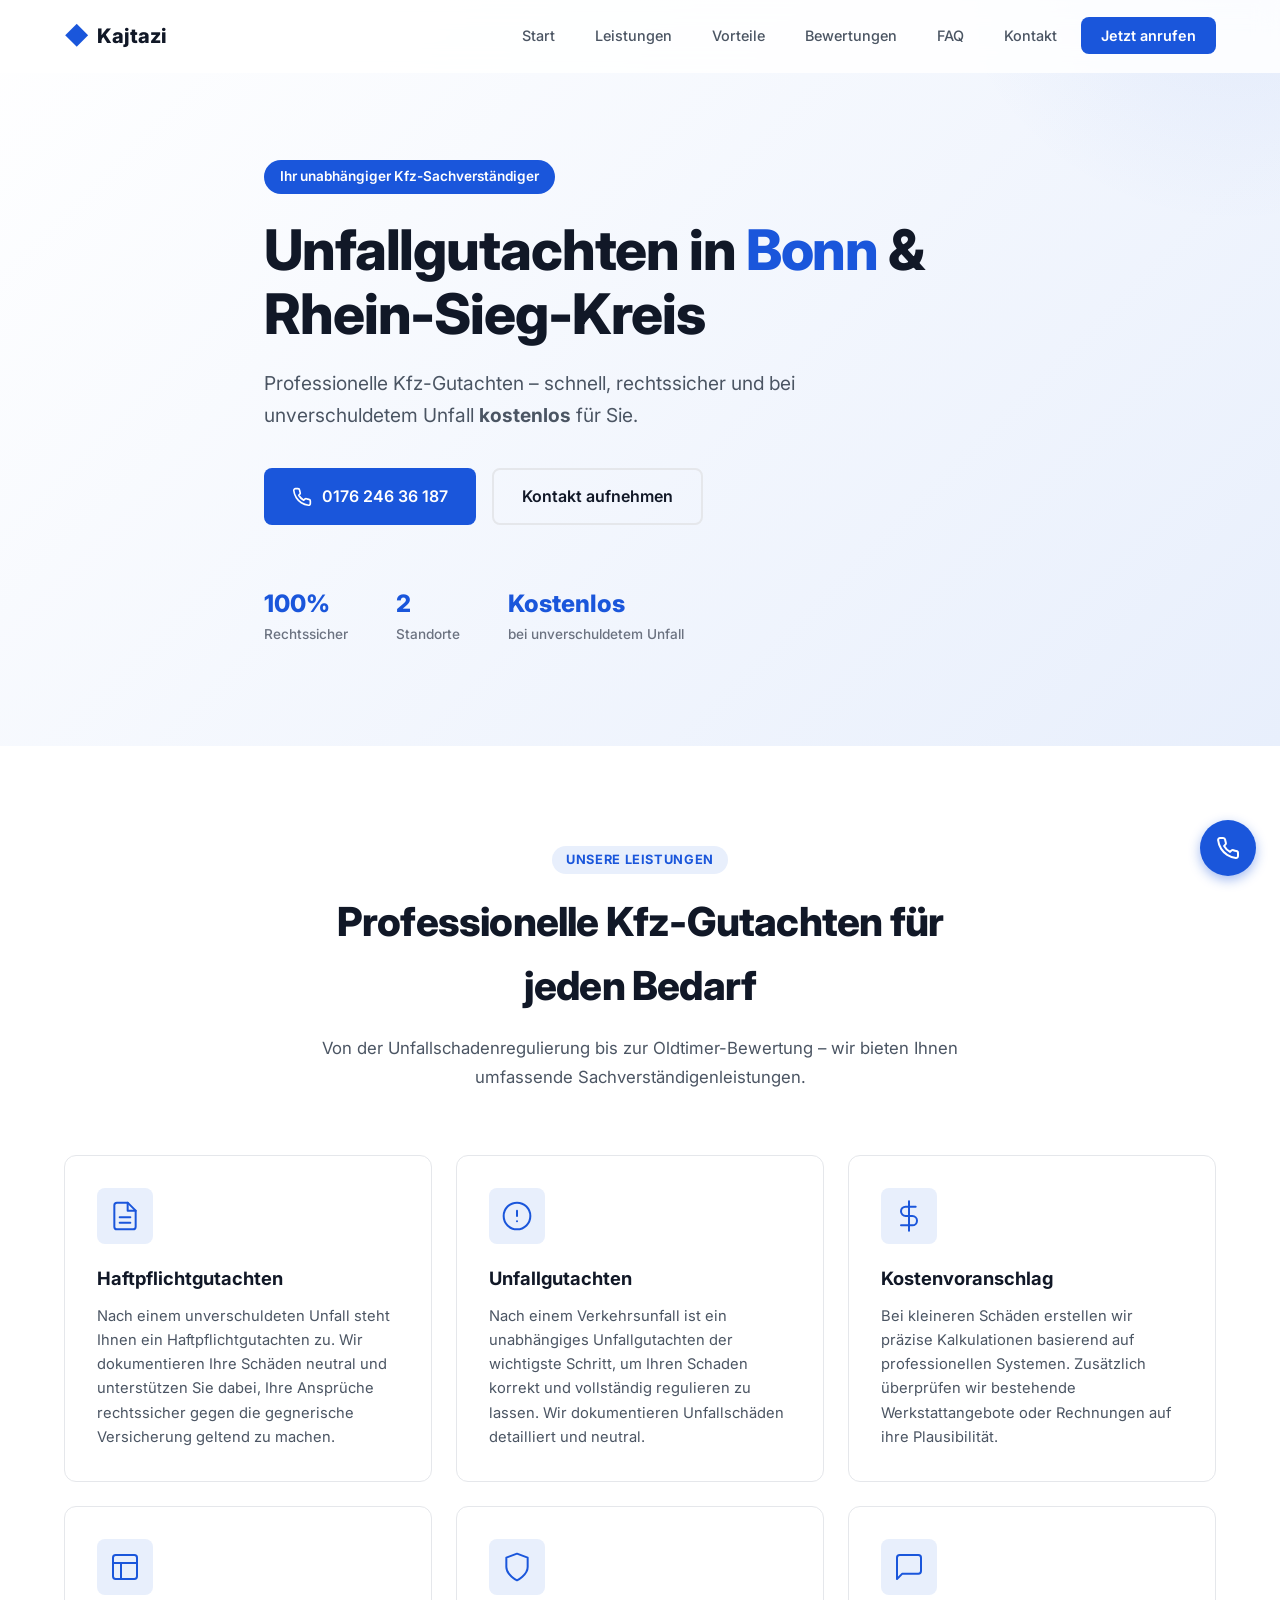
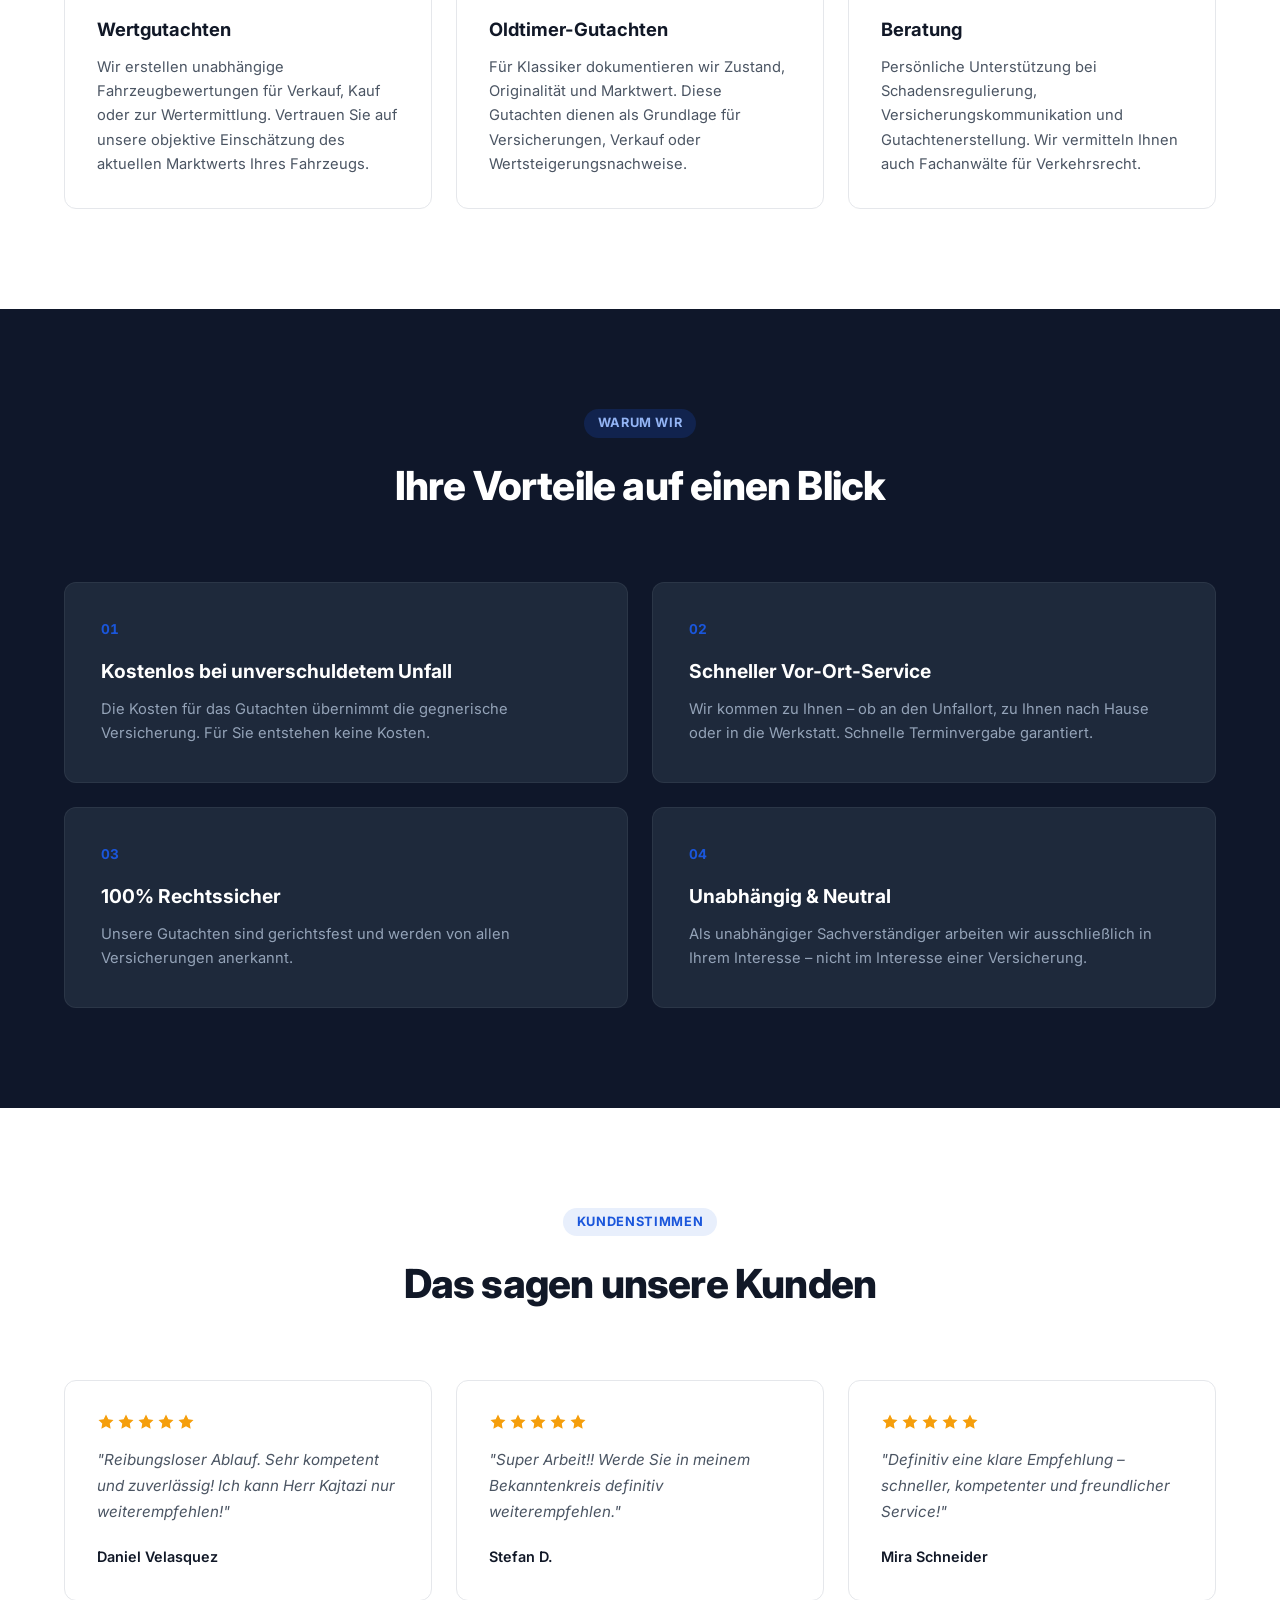
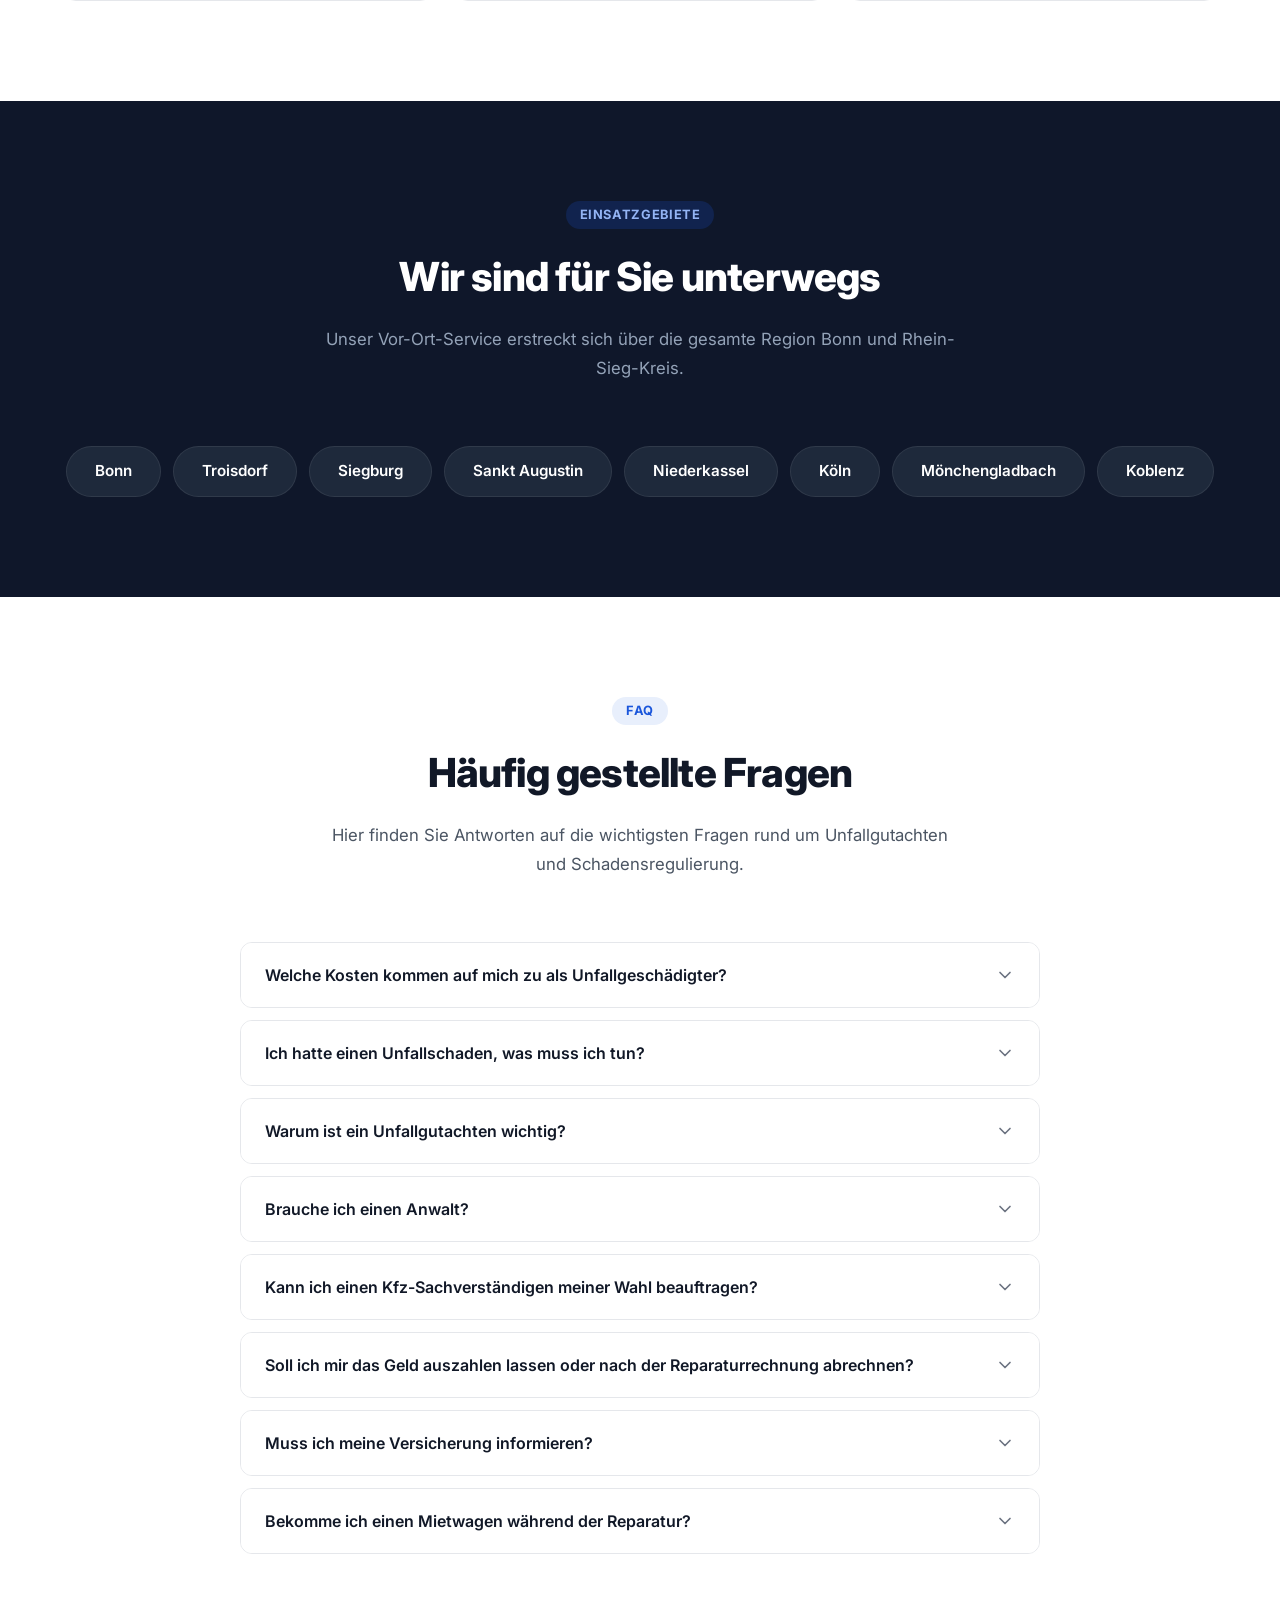
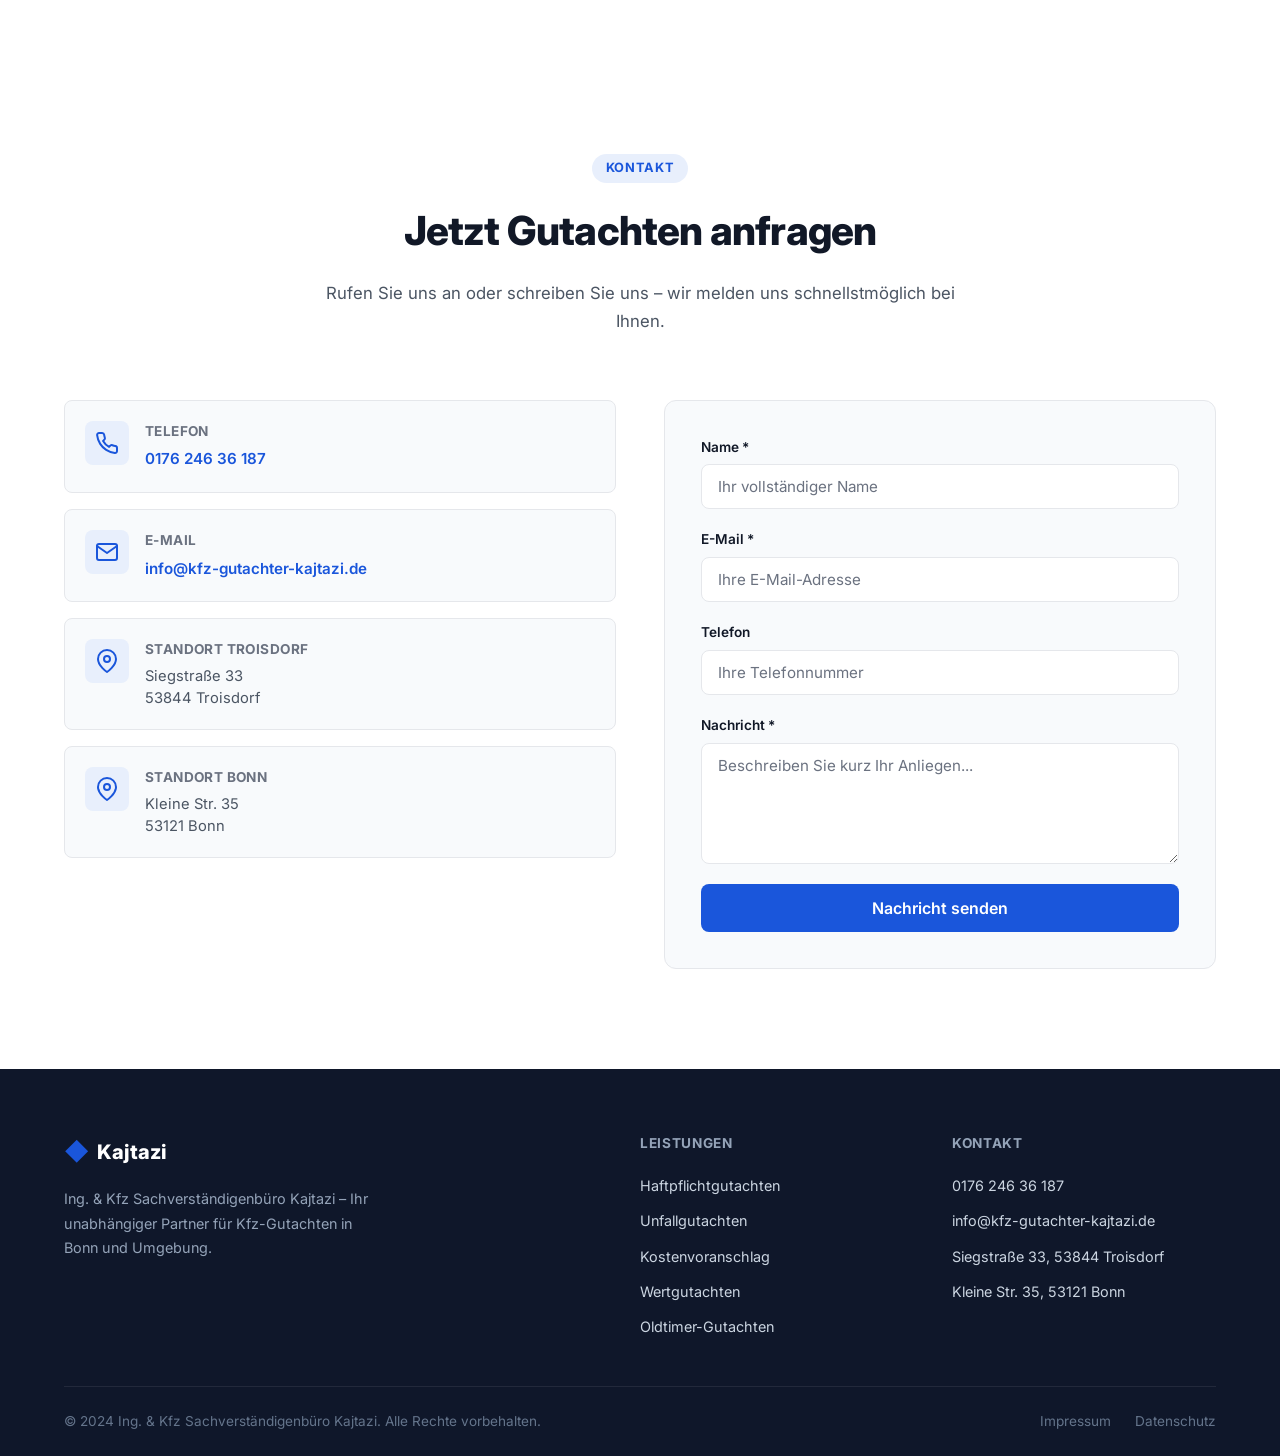
==== commit eadf32c4: "Bewertungen mit echten Kundennamen und FAQ-Section hinzugefügt - Testimonials: echte Namen (Daniel V" ====
--- a/index.html
+++ b/index.html
@@ -29,6 +29,7 @@
                 <li><a href="#leistungen" class="nav-link">Leistungen</a></li>
                 <li><a href="#vorteile" class="nav-link">Vorteile</a></li>
                 <li><a href="#bewertungen" class="nav-link">Bewertungen</a></li>
+                <li><a href="#faq" class="nav-link">FAQ</a></li>
                 <li><a href="#kontakt" class="nav-link">Kontakt</a></li>
                 <li><a href="tel:+4917624636187" class="nav-cta">Jetzt anrufen</a></li>
             </ul>
@@ -168,8 +169,8 @@
                         <svg width="18" height="18" viewBox="0 0 24 24" fill="currentColor"><polygon points="12 2 15.09 8.26 22 9.27 17 14.14 18.18 21.02 12 17.77 5.82 21.02 7 14.14 2 9.27 8.91 8.26 12 2"></polygon></svg>
                         <svg width="18" height="18" viewBox="0 0 24 24" fill="currentColor"><polygon points="12 2 15.09 8.26 22 9.27 17 14.14 18.18 21.02 12 17.77 5.82 21.02 7 14.14 2 9.27 8.91 8.26 12 2"></polygon></svg>
                     </div>
-                    <p class="testimonial-text">"Schnell, zuverlässig und absolut professionell. Herr Kajtazi hat mein Unfallgutachten innerhalb kürzester Zeit erstellt. Sehr zu empfehlen!"</p>
-                    <div class="testimonial-author">Zufriedener Kunde</div>
+                    <p class="testimonial-text">"Reibungsloser Ablauf. Sehr kompetent und zuverlässig! Ich kann Herr Kajtazi nur weiterempfehlen!"</p>
+                    <div class="testimonial-author">Daniel Velasquez</div>
                 </div>
                 <div class="testimonial-card">
                     <div class="testimonial-stars">
@@ -179,8 +180,8 @@
                         <svg width="18" height="18" viewBox="0 0 24 24" fill="currentColor"><polygon points="12 2 15.09 8.26 22 9.27 17 14.14 18.18 21.02 12 17.77 5.82 21.02 7 14.14 2 9.27 8.91 8.26 12 2"></polygon></svg>
                         <svg width="18" height="18" viewBox="0 0 24 24" fill="currentColor"><polygon points="12 2 15.09 8.26 22 9.27 17 14.14 18.18 21.02 12 17.77 5.82 21.02 7 14.14 2 9.27 8.91 8.26 12 2"></polygon></svg>
                     </div>
-                    <p class="testimonial-text">"Alles lief reibungslos ab. Sehr kompetente Betreuung von Anfang bis Ende. Das Gutachten wurde sofort von der Versicherung akzeptiert."</p>
-                    <div class="testimonial-author">Zufriedener Kunde</div>
+                    <p class="testimonial-text">"Super Arbeit!! Werde Sie in meinem Bekanntenkreis definitiv weiterempfehlen."</p>
+                    <div class="testimonial-author">Stefan D.</div>
                 </div>
                 <div class="testimonial-card">
                     <div class="testimonial-stars">
@@ -190,8 +191,8 @@
                         <svg width="18" height="18" viewBox="0 0 24 24" fill="currentColor"><polygon points="12 2 15.09 8.26 22 9.27 17 14.14 18.18 21.02 12 17.77 5.82 21.02 7 14.14 2 9.27 8.91 8.26 12 2"></polygon></svg>
                         <svg width="18" height="18" viewBox="0 0 24 24" fill="currentColor"><polygon points="12 2 15.09 8.26 22 9.27 17 14.14 18.18 21.02 12 17.77 5.82 21.02 7 14.14 2 9.27 8.91 8.26 12 2"></polygon></svg>
                     </div>
-                    <p class="testimonial-text">"Herr Kajtazi kam direkt zu mir nach Hause und hat alles vor Ort dokumentiert. Super Service und sehr freundlich. Klare Empfehlung!"</p>
-                    <div class="testimonial-author">Zufriedener Kunde</div>
+                    <p class="testimonial-text">"Definitiv eine klare Empfehlung – schneller, kompetenter und freundlicher Service!"</p>
+                    <div class="testimonial-author">Mira Schneider</div>
                 </div>
             </div>
         </div>
@@ -218,6 +219,91 @@
         </div>
     </section>
 
+    <!-- FAQ Section -->
+    <section class="section" id="faq">
+        <div class="container">
+            <div class="section-header">
+                <span class="section-badge">FAQ</span>
+                <h2>Häufig gestellte Fragen</h2>
+                <p>Hier finden Sie Antworten auf die wichtigsten Fragen rund um Unfallgutachten und Schadensregulierung.</p>
+            </div>
+            <div class="faq-list">
+                <div class="faq-item">
+                    <button class="faq-question" aria-expanded="false">
+                        <span>Welche Kosten kommen auf mich zu als Unfallgeschädigter?</span>
+                        <svg class="faq-chevron" width="20" height="20" viewBox="0 0 24 24" fill="none" stroke="currentColor" stroke-width="2" stroke-linecap="round" stroke-linejoin="round"><polyline points="6 9 12 15 18 9"></polyline></svg>
+                    </button>
+                    <div class="faq-answer">
+                        <p>Bei einem unverschuldeten Unfallschaden haben Sie keine Kosten. Die gegnerische Versicherung muss den gesamten finanziellen Aufwand übernehmen – und Sie müssen auch nicht in Vorkasse treten oder brauchen eine Rechtsschutzversicherung: weder für ein Unfallgutachten, noch für einen Anwalt für Verkehrsrecht, der bei einem unverschuldeten Autounfall die Schadenabwicklung immer begleiten sollte. Die Kosten werden von der gegnerischen Versicherung übernommen.</p>
+                    </div>
+                </div>
+                <div class="faq-item">
+                    <button class="faq-question" aria-expanded="false">
+                        <span>Ich hatte einen Unfallschaden, was muss ich tun?</span>
+                        <svg class="faq-chevron" width="20" height="20" viewBox="0 0 24 24" fill="none" stroke="currentColor" stroke-width="2" stroke-linecap="round" stroke-linejoin="round"><polyline points="6 9 12 15 18 9"></polyline></svg>
+                    </button>
+                    <div class="faq-answer">
+                        <p>Bei einem Unfall ohne Personenschaden muss die Polizei nicht gerufen werden – das ist aber meist ratsam. Tauschen Sie noch vor Ort alle wichtigen Kontakt- und Versicherungsdaten mit dem Unfallgegner aus. Dann können Sie sich direkt mit uns in Verbindung setzen – auch wenn die Schuldfrage noch ungeklärt ist, sind wir für Sie da. Die komplette Schadenaufnahme müssen Sie nicht vor Ort machen. Wir senden Ihnen dafür gerne kostenlos ein Schadenformular zum Ausfüllen nach einem Autounfall per E-Mail oder per Post zu.</p>
+                    </div>
+                </div>
+                <div class="faq-item">
+                    <button class="faq-question" aria-expanded="false">
+                        <span>Warum ist ein Unfallgutachten wichtig?</span>
+                        <svg class="faq-chevron" width="20" height="20" viewBox="0 0 24 24" fill="none" stroke="currentColor" stroke-width="2" stroke-linecap="round" stroke-linejoin="round"><polyline points="6 9 12 15 18 9"></polyline></svg>
+                    </button>
+                    <div class="faq-answer">
+                        <p>Ein unabhängiges Unfallgutachten ist der wichtigste Schritt, um Ihren Schaden korrekt und vollständig regulieren zu lassen. Es dokumentiert alle Schäden detailliert und neutral, sodass die Versicherung den Schaden nicht herunterrechnen kann. Ohne Gutachten riskieren Sie, deutlich weniger Entschädigung zu erhalten.</p>
+                    </div>
+                </div>
+                <div class="faq-item">
+                    <button class="faq-question" aria-expanded="false">
+                        <span>Brauche ich einen Anwalt?</span>
+                        <svg class="faq-chevron" width="20" height="20" viewBox="0 0 24 24" fill="none" stroke="currentColor" stroke-width="2" stroke-linecap="round" stroke-linejoin="round"><polyline points="6 9 12 15 18 9"></polyline></svg>
+                    </button>
+                    <div class="faq-answer">
+                        <p>Ob Sie nach einem Unfall einen Fachanwalt für das Verkehrsrecht benötigen oder nicht, hängt ganz von der Situation ab. Wir werden Ihnen nach der Schadensbegutachtung auch diese Frage beantworten. Kfz Gutachter Labinot Kajtazi verfügt über ein breites Netzwerk an erfahrenen Fachanwälten für Verkehrsrecht.</p>
+                    </div>
+                </div>
+                <div class="faq-item">
+                    <button class="faq-question" aria-expanded="false">
+                        <span>Kann ich einen Kfz-Sachverständigen meiner Wahl beauftragen?</span>
+                        <svg class="faq-chevron" width="20" height="20" viewBox="0 0 24 24" fill="none" stroke="currentColor" stroke-width="2" stroke-linecap="round" stroke-linejoin="round"><polyline points="6 9 12 15 18 9"></polyline></svg>
+                    </button>
+                    <div class="faq-answer">
+                        <p>Ja, Sie können einen Unfallgutachter Ihrer Wahl auswählen, wenn Sie einen unverschuldeten Unfall hatten. Sie haben das Recht auf einen Kfz-Sachverständigen und einen Rechtsanwalt. Diese müssen von der Versicherung Ihres Unfallgegners bezahlt werden.</p>
+                    </div>
+                </div>
+                <div class="faq-item">
+                    <button class="faq-question" aria-expanded="false">
+                        <span>Soll ich mir das Geld auszahlen lassen oder nach der Reparaturrechnung abrechnen?</span>
+                        <svg class="faq-chevron" width="20" height="20" viewBox="0 0 24 24" fill="none" stroke="currentColor" stroke-width="2" stroke-linecap="round" stroke-linejoin="round"><polyline points="6 9 12 15 18 9"></polyline></svg>
+                    </button>
+                    <div class="faq-answer">
+                        <p>Diese Entscheidung hängt ganz von Ihnen ab. Bei der fiktiven Abrechnung wird Ihnen keine Umsatzsteuer bezahlt. Ebenfalls weigern sich die Versicherungen hier für Verbringungskosten aufzukommen. Sie haben die Wahl, Ihr Fahrzeug reparieren zu lassen oder Bargeld zu nehmen. Das Fahrzeug können Sie auch später reparieren und die Umsatzsteuer beanspruchen.</p>
+                    </div>
+                </div>
+                <div class="faq-item">
+                    <button class="faq-question" aria-expanded="false">
+                        <span>Muss ich meine Versicherung informieren?</span>
+                        <svg class="faq-chevron" width="20" height="20" viewBox="0 0 24 24" fill="none" stroke="currentColor" stroke-width="2" stroke-linecap="round" stroke-linejoin="round"><polyline points="6 9 12 15 18 9"></polyline></svg>
+                    </button>
+                    <div class="faq-answer">
+                        <p>Nein. Als Unfallopfer müssen Sie Ihre Versicherung nicht informieren. Als Unfallverursacher hingegen schon.</p>
+                    </div>
+                </div>
+                <div class="faq-item">
+                    <button class="faq-question" aria-expanded="false">
+                        <span>Bekomme ich einen Mietwagen während der Reparatur?</span>
+                        <svg class="faq-chevron" width="20" height="20" viewBox="0 0 24 24" fill="none" stroke="currentColor" stroke-width="2" stroke-linecap="round" stroke-linejoin="round"><polyline points="6 9 12 15 18 9"></polyline></svg>
+                    </button>
+                    <div class="faq-answer">
+                        <p>Bei einem nicht verschuldeten Unfall muss die gegnerische Versicherung die Kosten für einen Ersatzwagen tragen.</p>
+                    </div>
+                </div>
+            </div>
+        </div>
+    </section>
+
     <!-- Contact Section -->
     <section class="section" id="kontakt">
         <div class="container">
--- a/styles.css
+++ b/styles.css
@@ -495,6 +495,81 @@
     color: #93b4f4;
 }
 
+/* ===== FAQ ===== */
+.faq-list {
+    max-width: 800px;
+    margin: 0 auto;
+    display: flex;
+    flex-direction: column;
+    gap: 12px;
+}
+
+.faq-item {
+    border: 1px solid var(--border);
+    border-radius: var(--radius);
+    overflow: hidden;
+    transition: border-color var(--transition);
+}
+
+.faq-item:hover {
+    border-color: var(--primary);
+}
+
+.faq-item.active {
+    border-color: var(--primary);
+    box-shadow: 0 0 0 1px var(--primary);
+}
+
+.faq-question {
+    width: 100%;
+    display: flex;
+    align-items: center;
+    justify-content: space-between;
+    gap: 16px;
+    padding: 20px 24px;
+    background: var(--bg);
+    border: none;
+    cursor: pointer;
+    font-family: inherit;
+    font-size: 1rem;
+    font-weight: 600;
+    color: var(--text);
+    text-align: left;
+    line-height: 1.5;
+}
+
+.faq-question:hover {
+    background: var(--bg-alt);
+}
+
+.faq-chevron {
+    flex-shrink: 0;
+    color: var(--text-light);
+    transition: transform 0.3s ease;
+}
+
+.faq-item.active .faq-chevron {
+    transform: rotate(180deg);
+    color: var(--primary);
+}
+
+.faq-answer {
+    max-height: 0;
+    overflow: hidden;
+    transition: max-height 0.3s ease, padding 0.3s ease;
+}
+
+.faq-item.active .faq-answer {
+    max-height: 300px;
+}
+
+.faq-answer p {
+    padding: 0 24px 20px;
+    color: var(--text-secondary);
+    font-size: 0.95rem;
+    line-height: 1.7;
+}
+
 /* ===== Contact ===== */
 .contact-grid {
     display: grid;
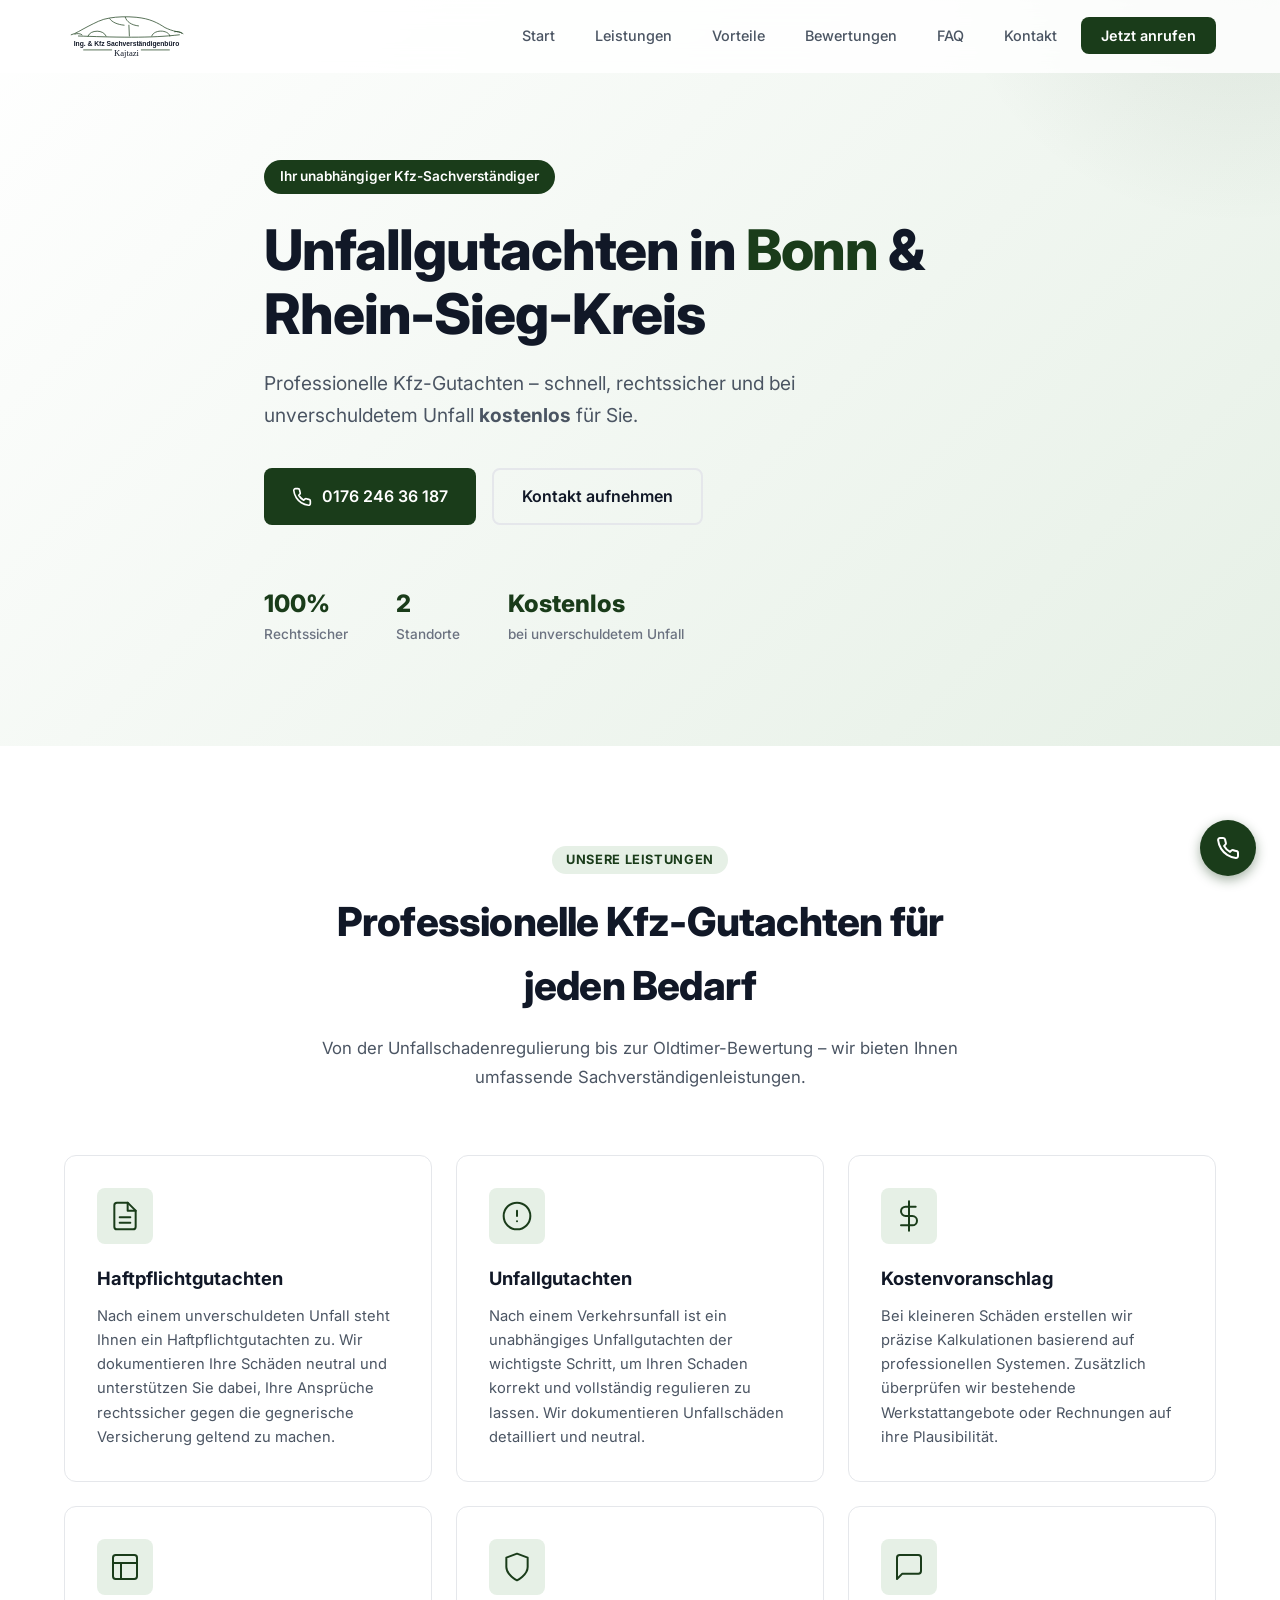
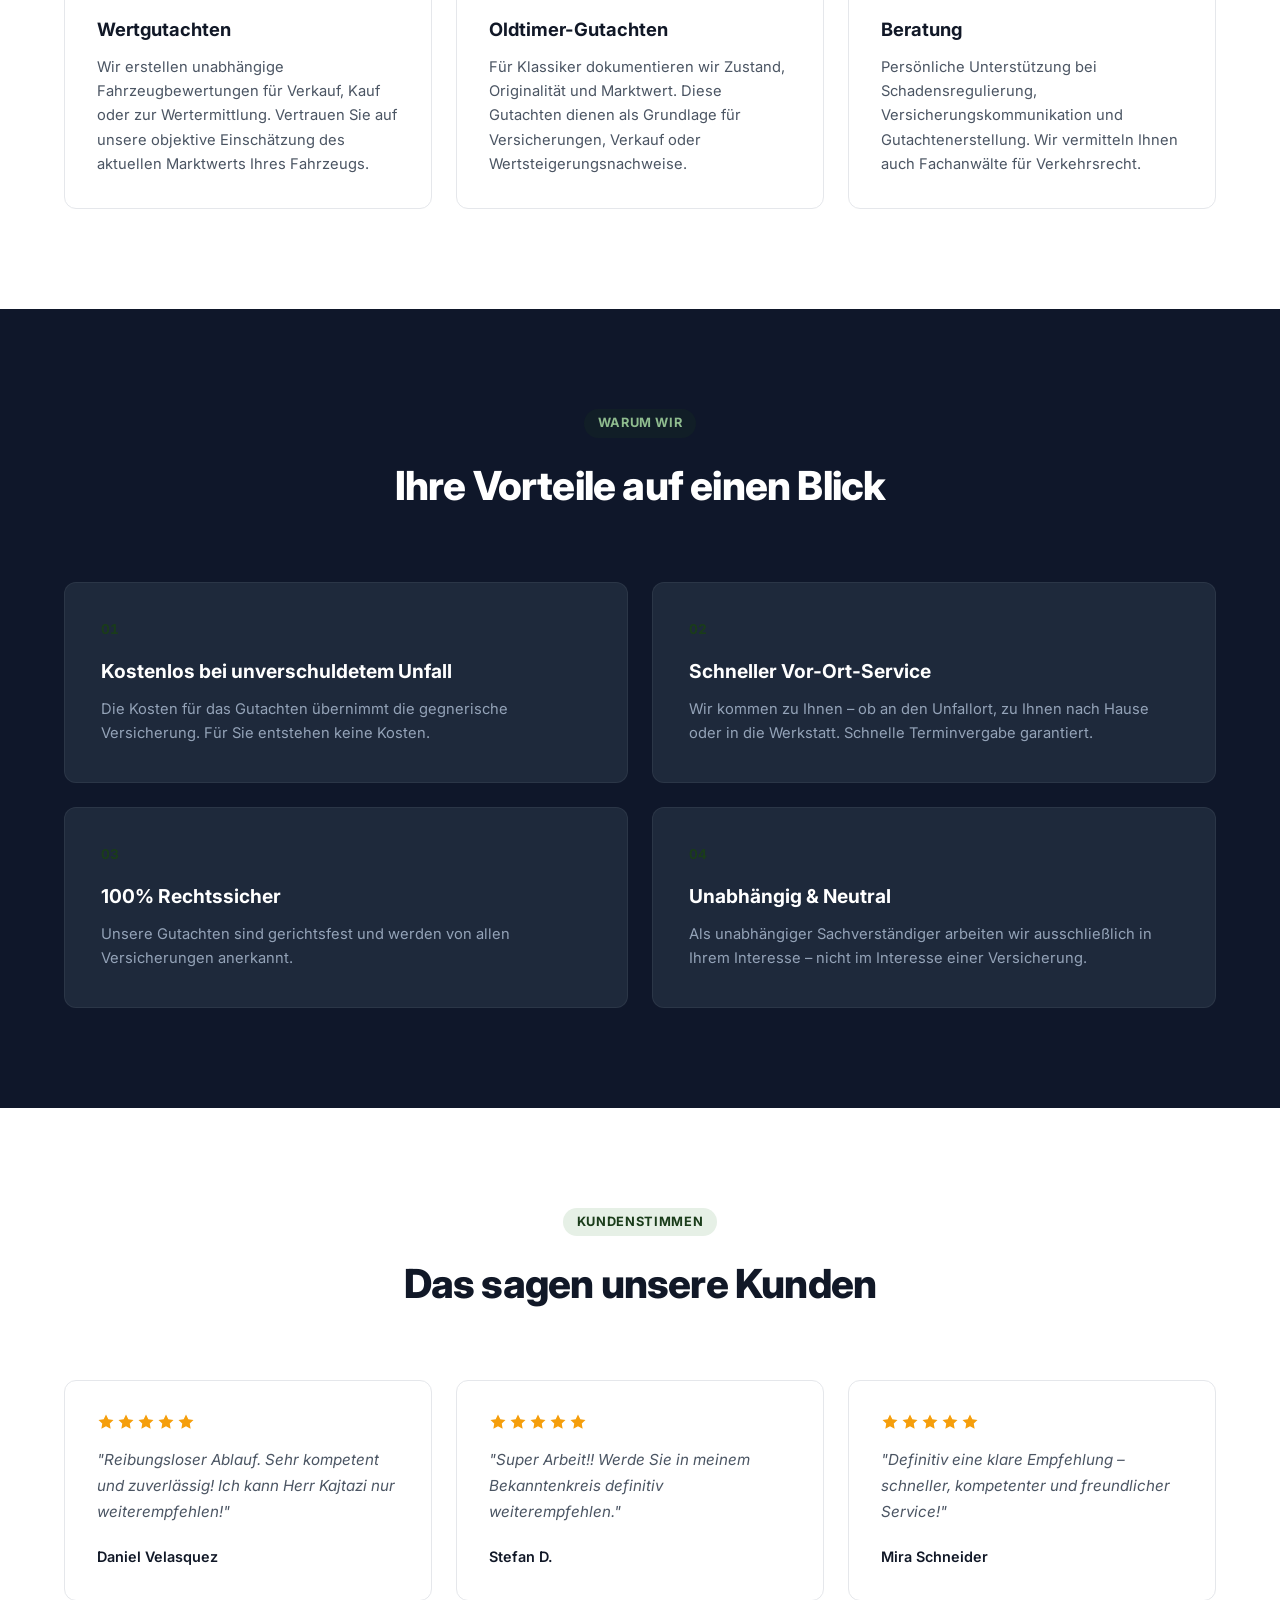
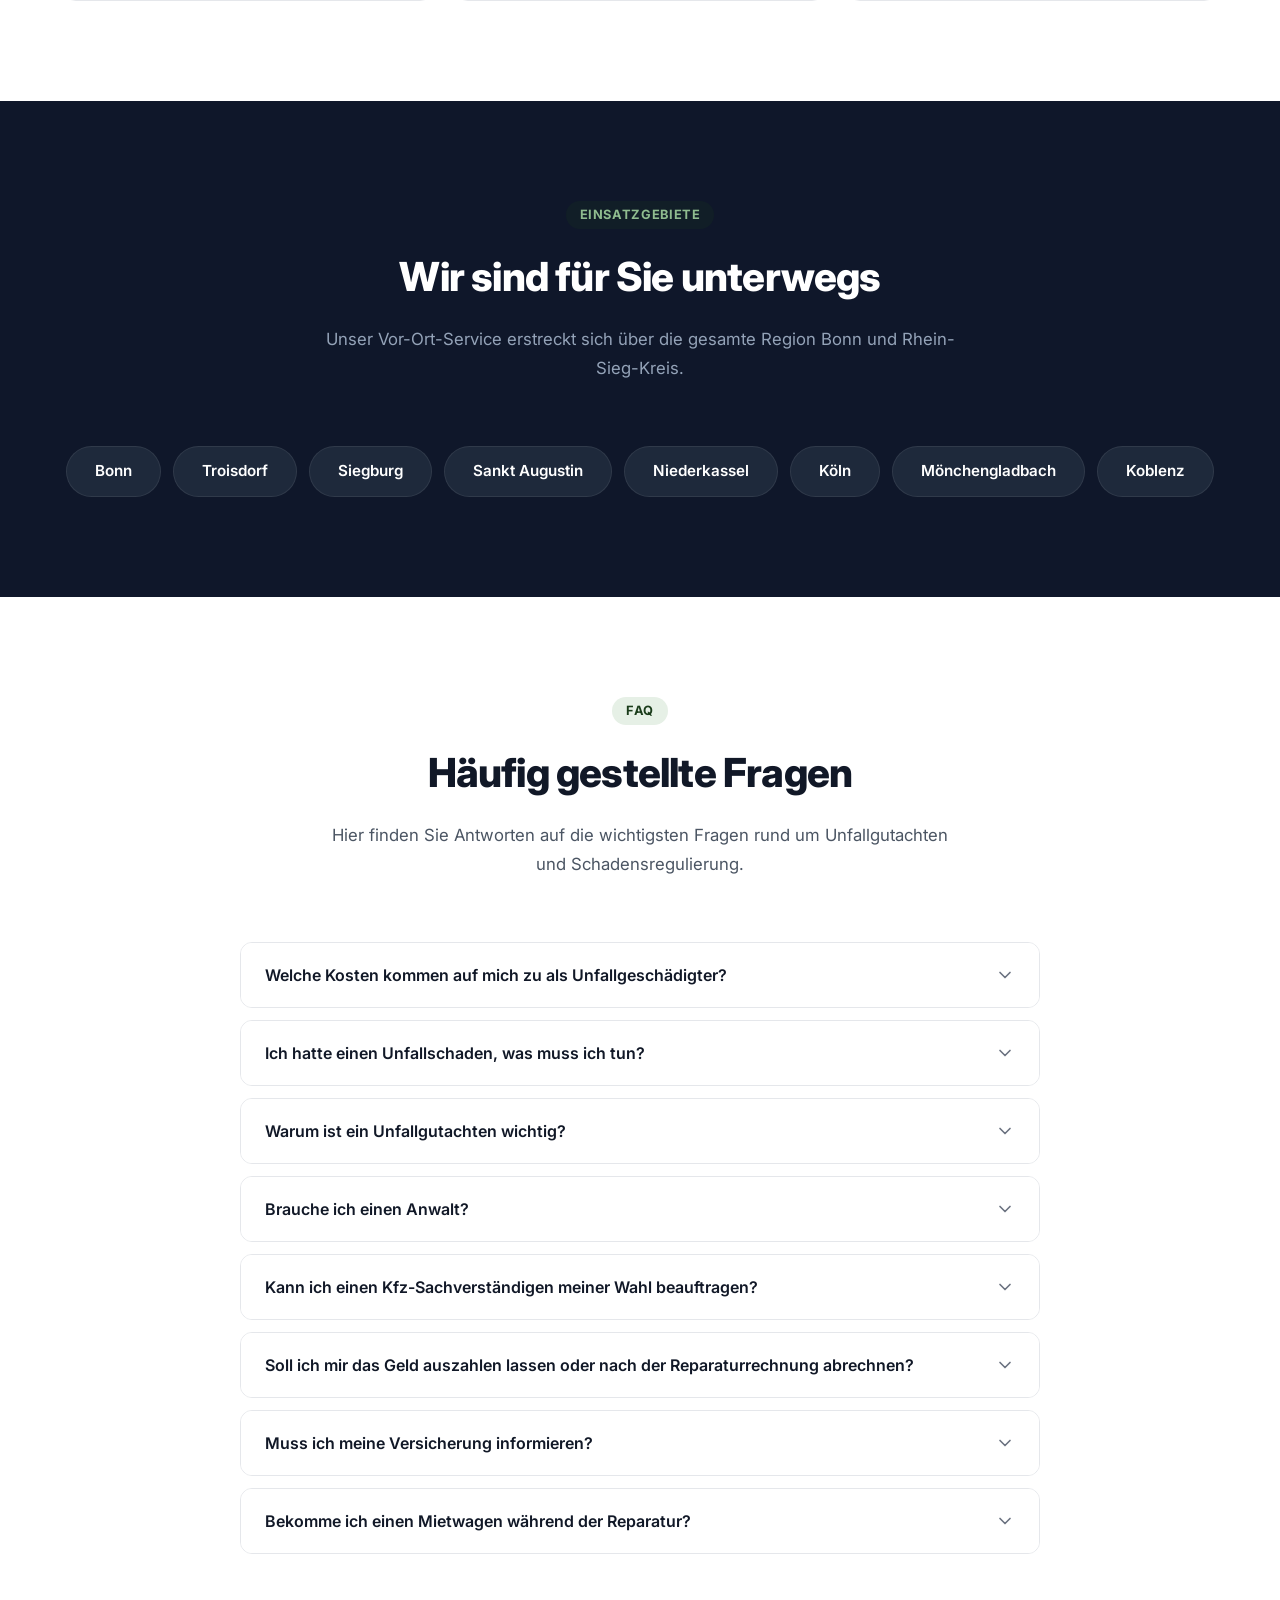
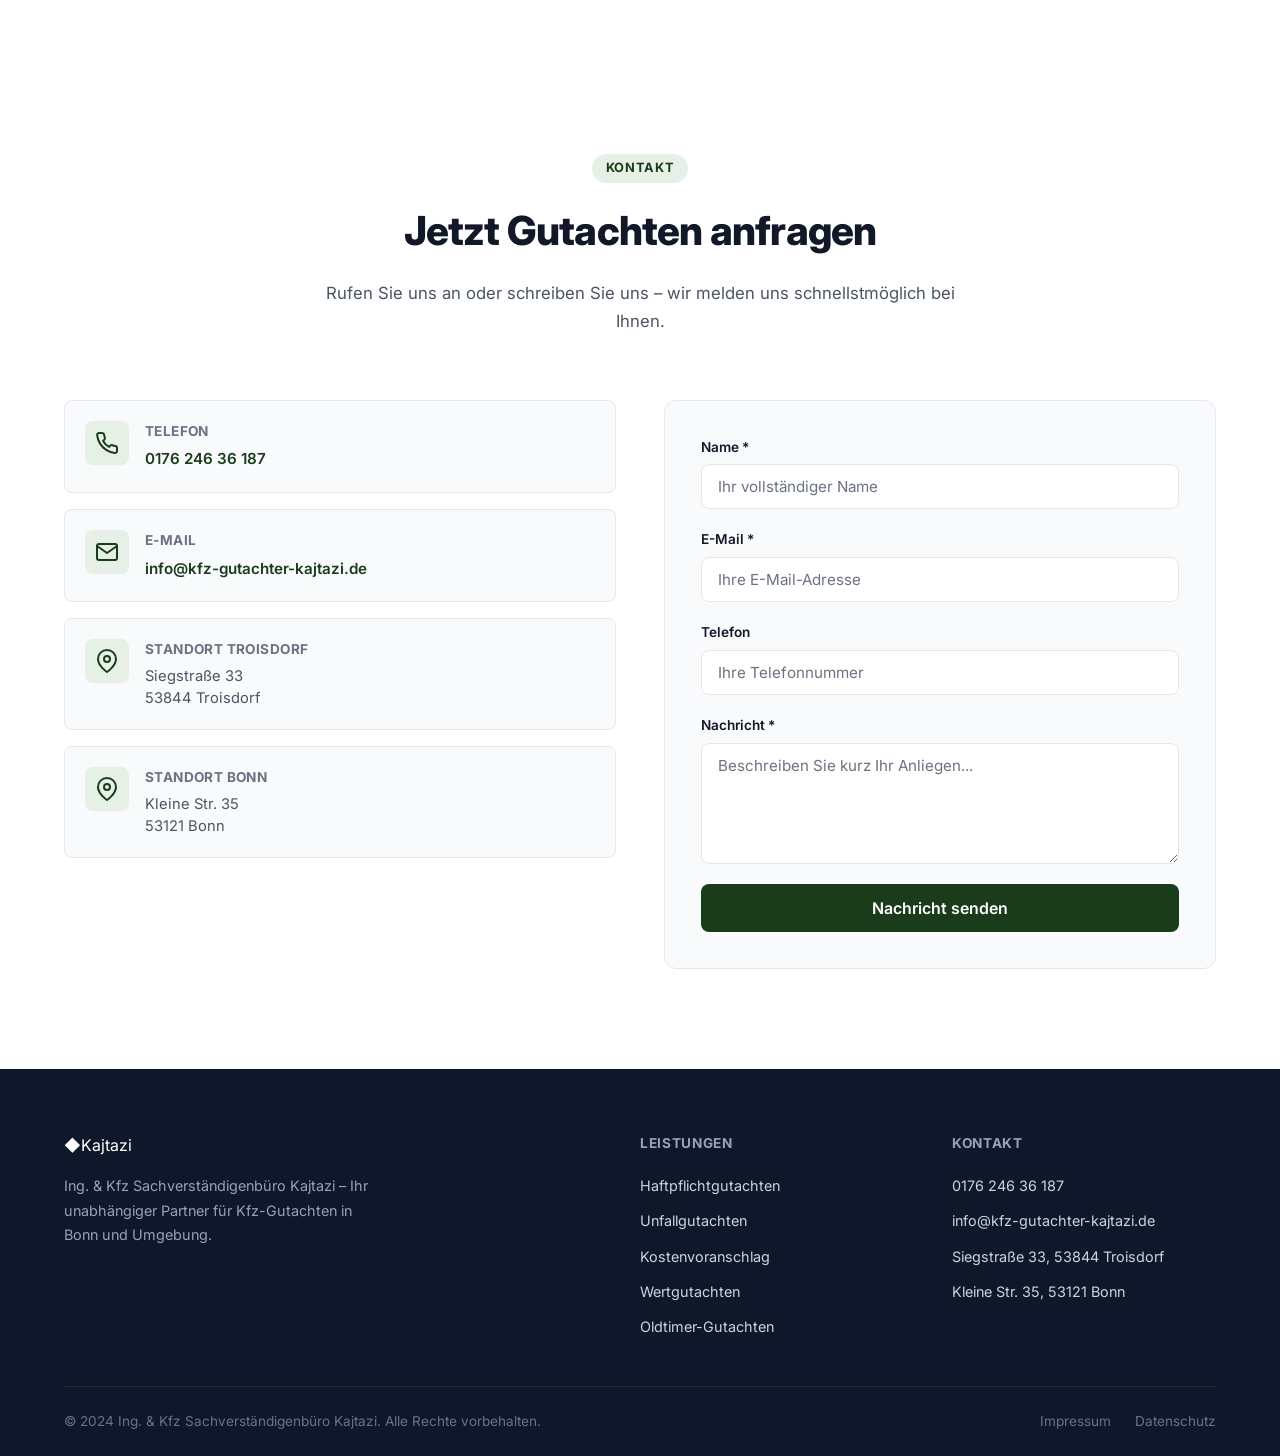
==== commit bbcf25bd: "Logo eingebaut und Farbschema auf Dunkelgrün (Corporate Identity) umgestellt - SVG-Logo mit Auto-Sil" ====
--- a/index.html
+++ b/index.html
@@ -16,8 +16,7 @@
     <nav class="navbar" id="navbar">
         <div class="container nav-container">
             <a href="#hero" class="nav-logo">
-                <span class="logo-icon">&#9670;</span>
-                Kajtazi
+<img src="assets/logo.svg" alt="Ing. & Kfz Sachverständigenbüro Kajtazi" class="logo-img">
             </a>
             <button class="nav-toggle" id="navToggle" aria-label="Menü öffnen">
                 <span></span>
--- a/styles.css
+++ b/styles.css
@@ -6,9 +6,9 @@
 }
 
 :root {
-    --primary: #1a56db;
-    --primary-dark: #1244b0;
-    --primary-light: #e8effc;
+    --primary: #1a3c1a;
+    --primary-dark: #122b12;
+    --primary-light: #e6f0e6;
     --accent: #f59e0b;
     --text: #111827;
     --text-secondary: #4b5563;
@@ -86,15 +86,16 @@
 .nav-logo {
     display: flex;
     align-items: center;
-    gap: 8px;
-    font-weight: 800;
-    font-size: 1.25rem;
-    color: var(--text);
-}
-
-.logo-icon {
-    color: var(--primary);
-    font-size: 1.5rem;
+}
+
+.logo-img {
+    height: 48px;
+    width: auto;
+}
+
+.footer-brand .logo-img {
+    height: 56px;
+    filter: brightness(0) invert(1);
 }
 
 .nav-menu {
@@ -178,7 +179,7 @@
     right: -20%;
     width: 600px;
     height: 600px;
-    background: radial-gradient(circle, rgba(26,86,219,0.08) 0%, transparent 70%);
+    background: radial-gradient(circle, rgba(26,60,26,0.1) 0%, transparent 70%);
     border-radius: 50%;
 }
 
@@ -325,8 +326,8 @@
 }
 
 .section-dark .section-badge {
-    background: rgba(26,86,219,0.2);
-    color: #93b4f4;
+    background: rgba(26,60,26,0.2);
+    color: #8fbc8f;
 }
 
 .section-header h2 {
@@ -408,7 +409,7 @@
 
 .advantage-card:hover {
     transform: translateY(-4px);
-    border-color: rgba(26,86,219,0.3);
+    border-color: rgba(26,60,26,0.3);
 }
 
 .advantage-number {
@@ -491,8 +492,8 @@
 
 .area-tag:hover {
     border-color: var(--primary);
-    background: rgba(26,86,219,0.15);
-    color: #93b4f4;
+    background: rgba(26,60,26,0.15);
+    color: #8fbc8f;
 }
 
 /* ===== FAQ ===== */
@@ -670,7 +671,7 @@
 .form-group input:focus,
 .form-group textarea:focus {
     border-color: var(--primary);
-    box-shadow: 0 0 0 3px rgba(26,86,219,0.1);
+    box-shadow: 0 0 0 3px rgba(26,60,26,0.1);
 }
 
 .form-group input::placeholder,
@@ -774,7 +775,7 @@
     display: flex;
     align-items: center;
     justify-content: center;
-    box-shadow: 0 4px 12px rgba(26,86,219,0.4);
+    box-shadow: 0 4px 12px rgba(26,60,26,0.4);
     transition: all var(--transition);
     z-index: 999;
 }
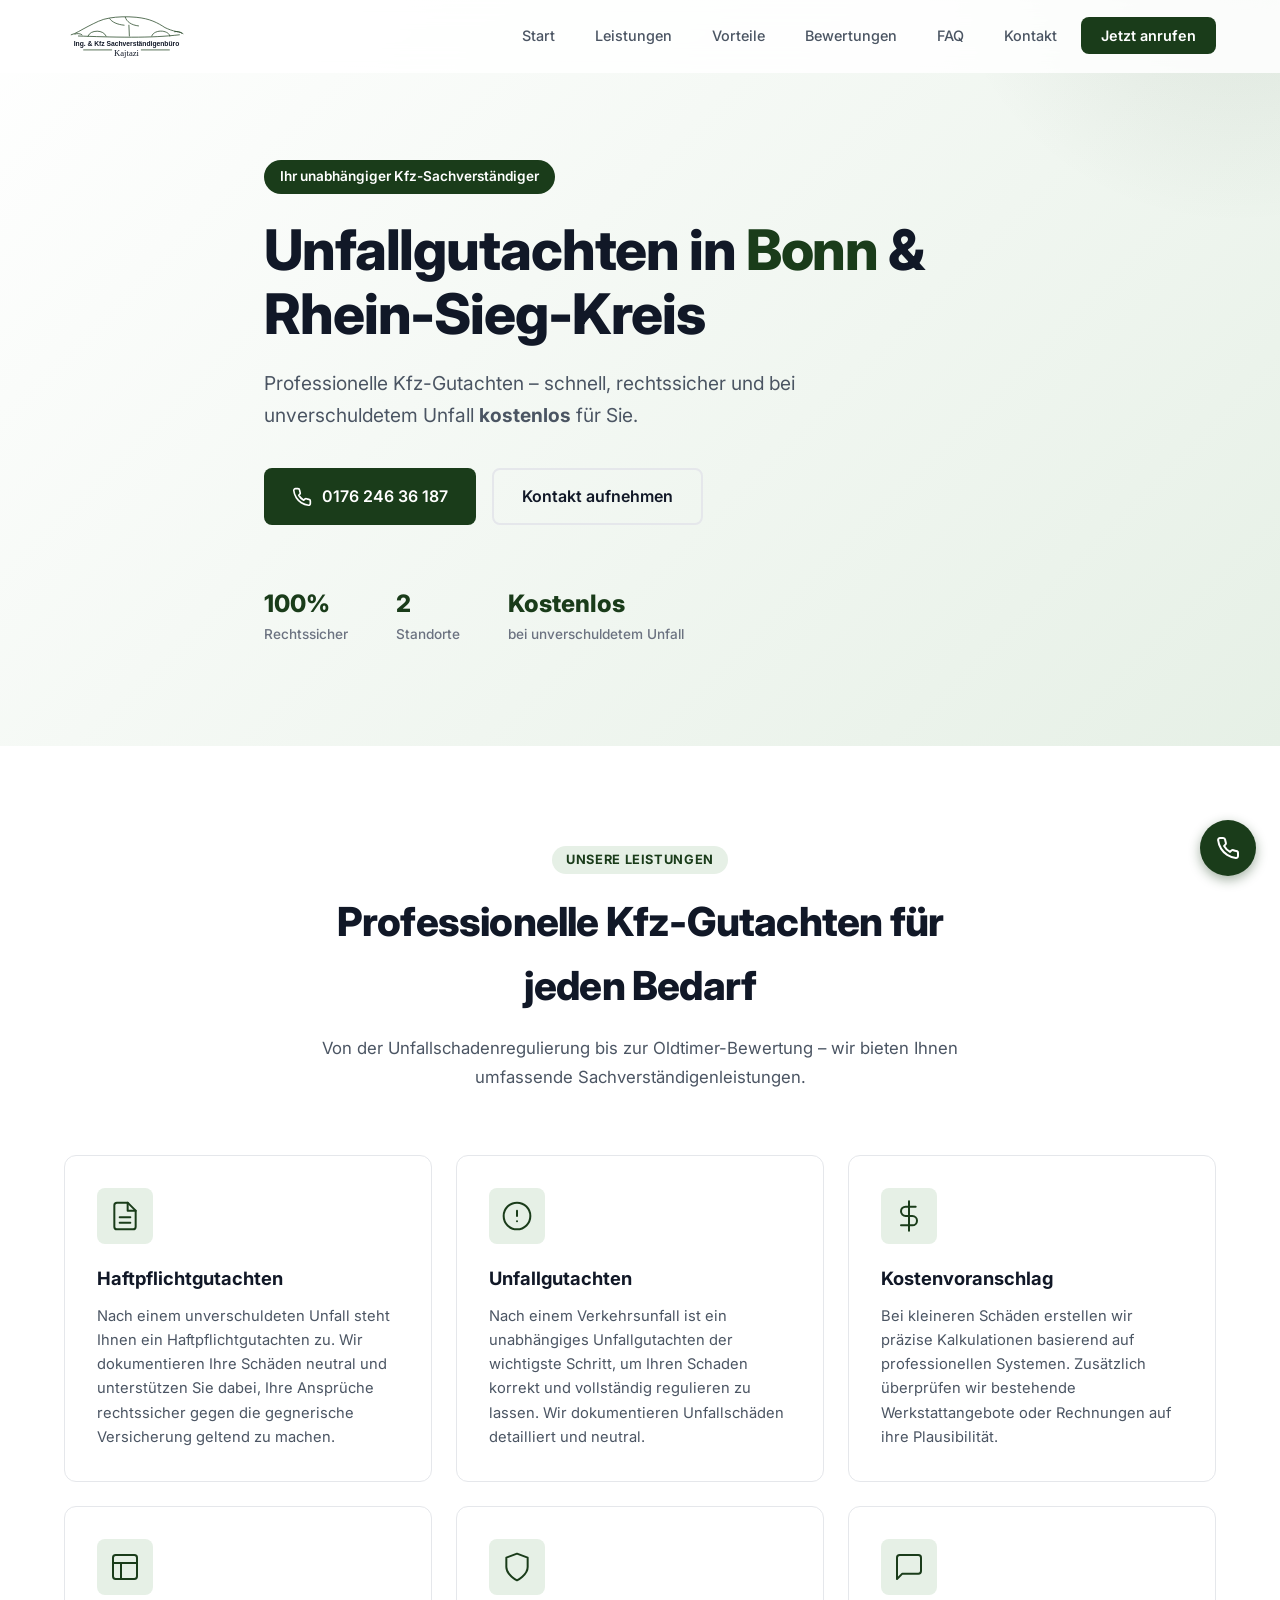
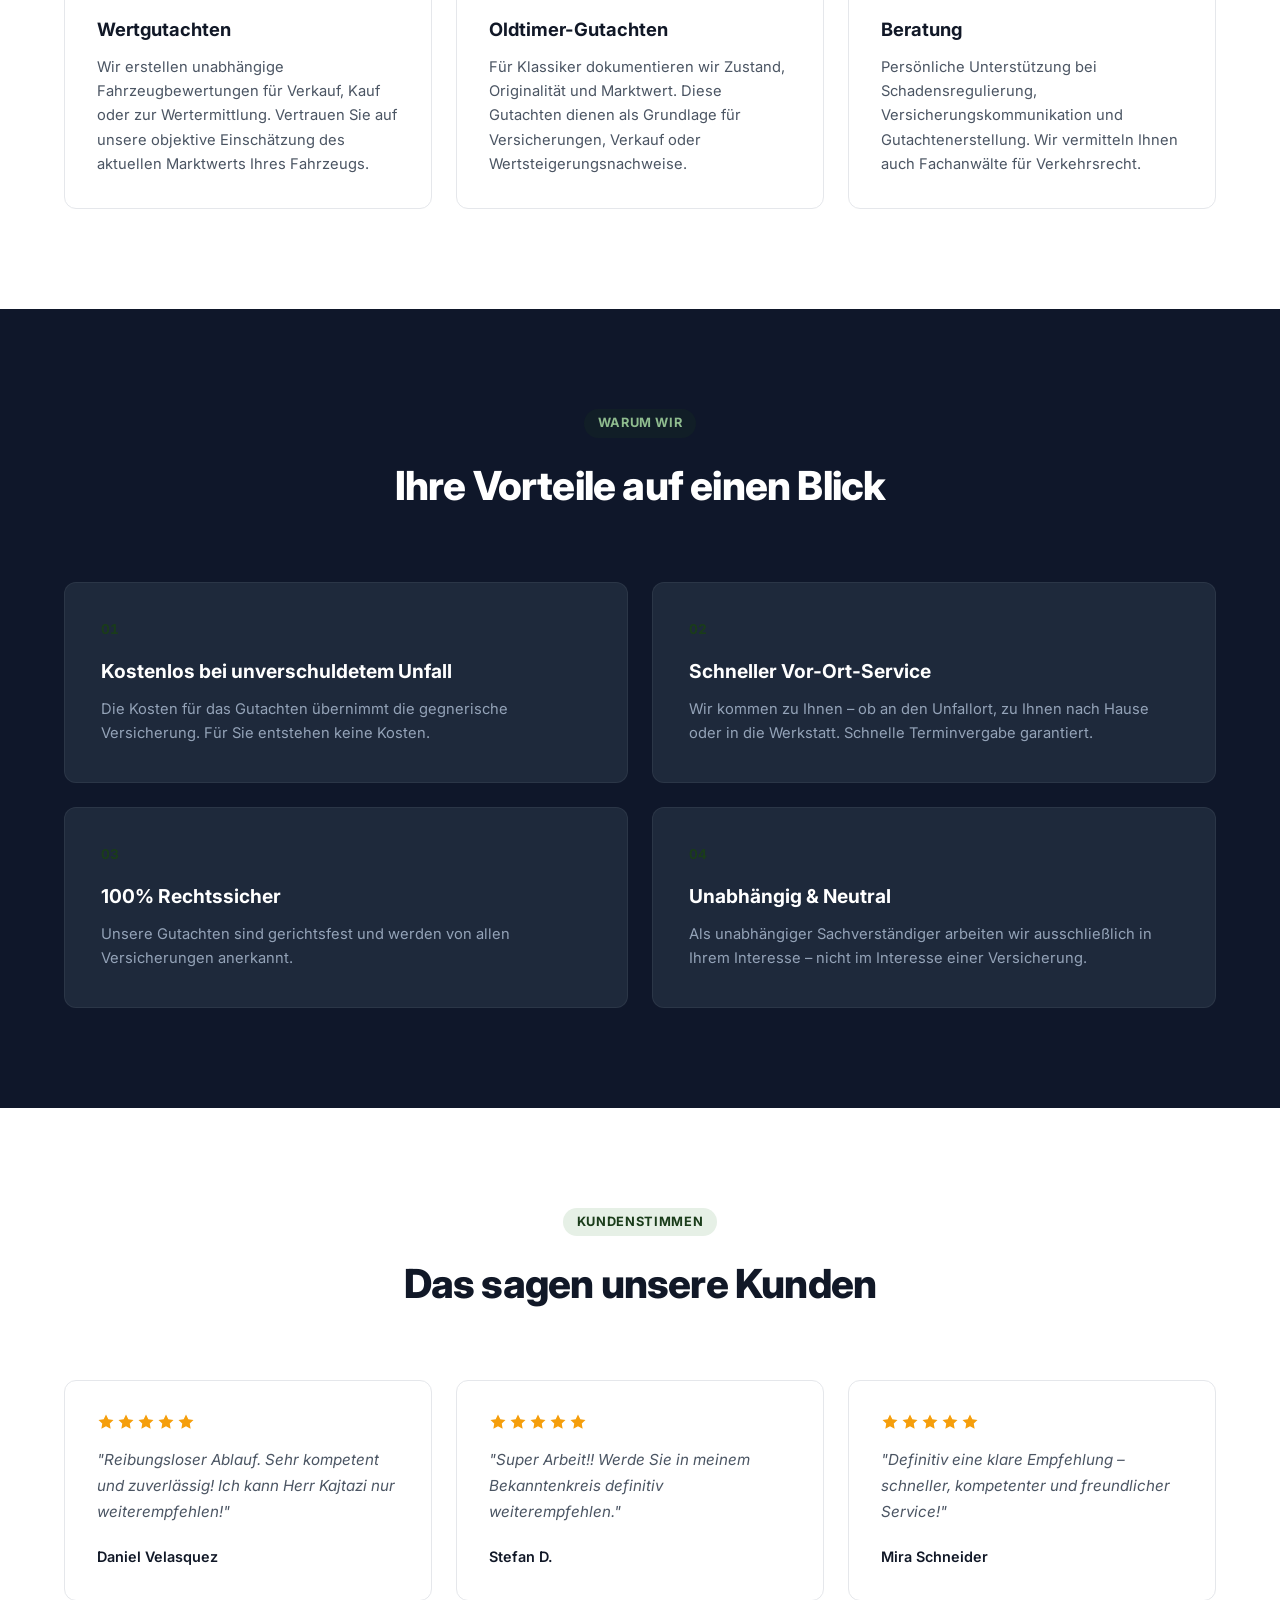
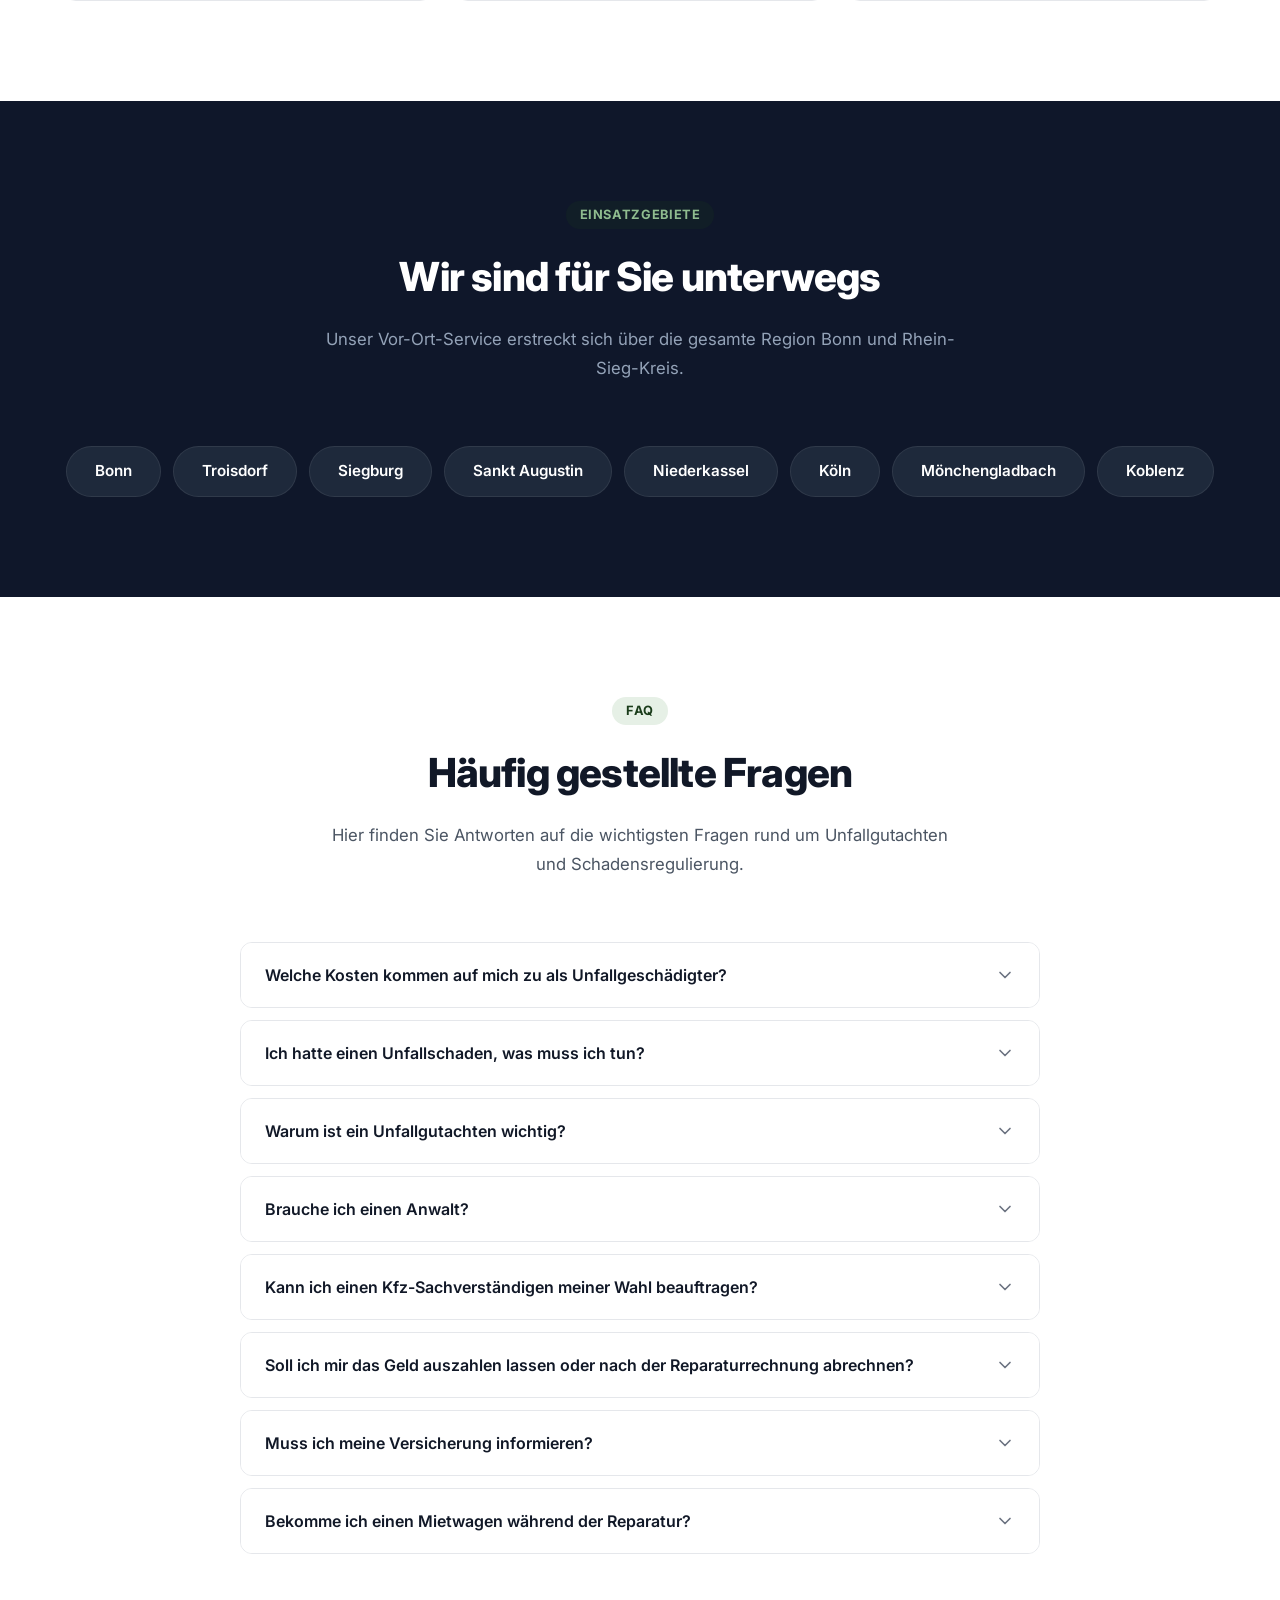
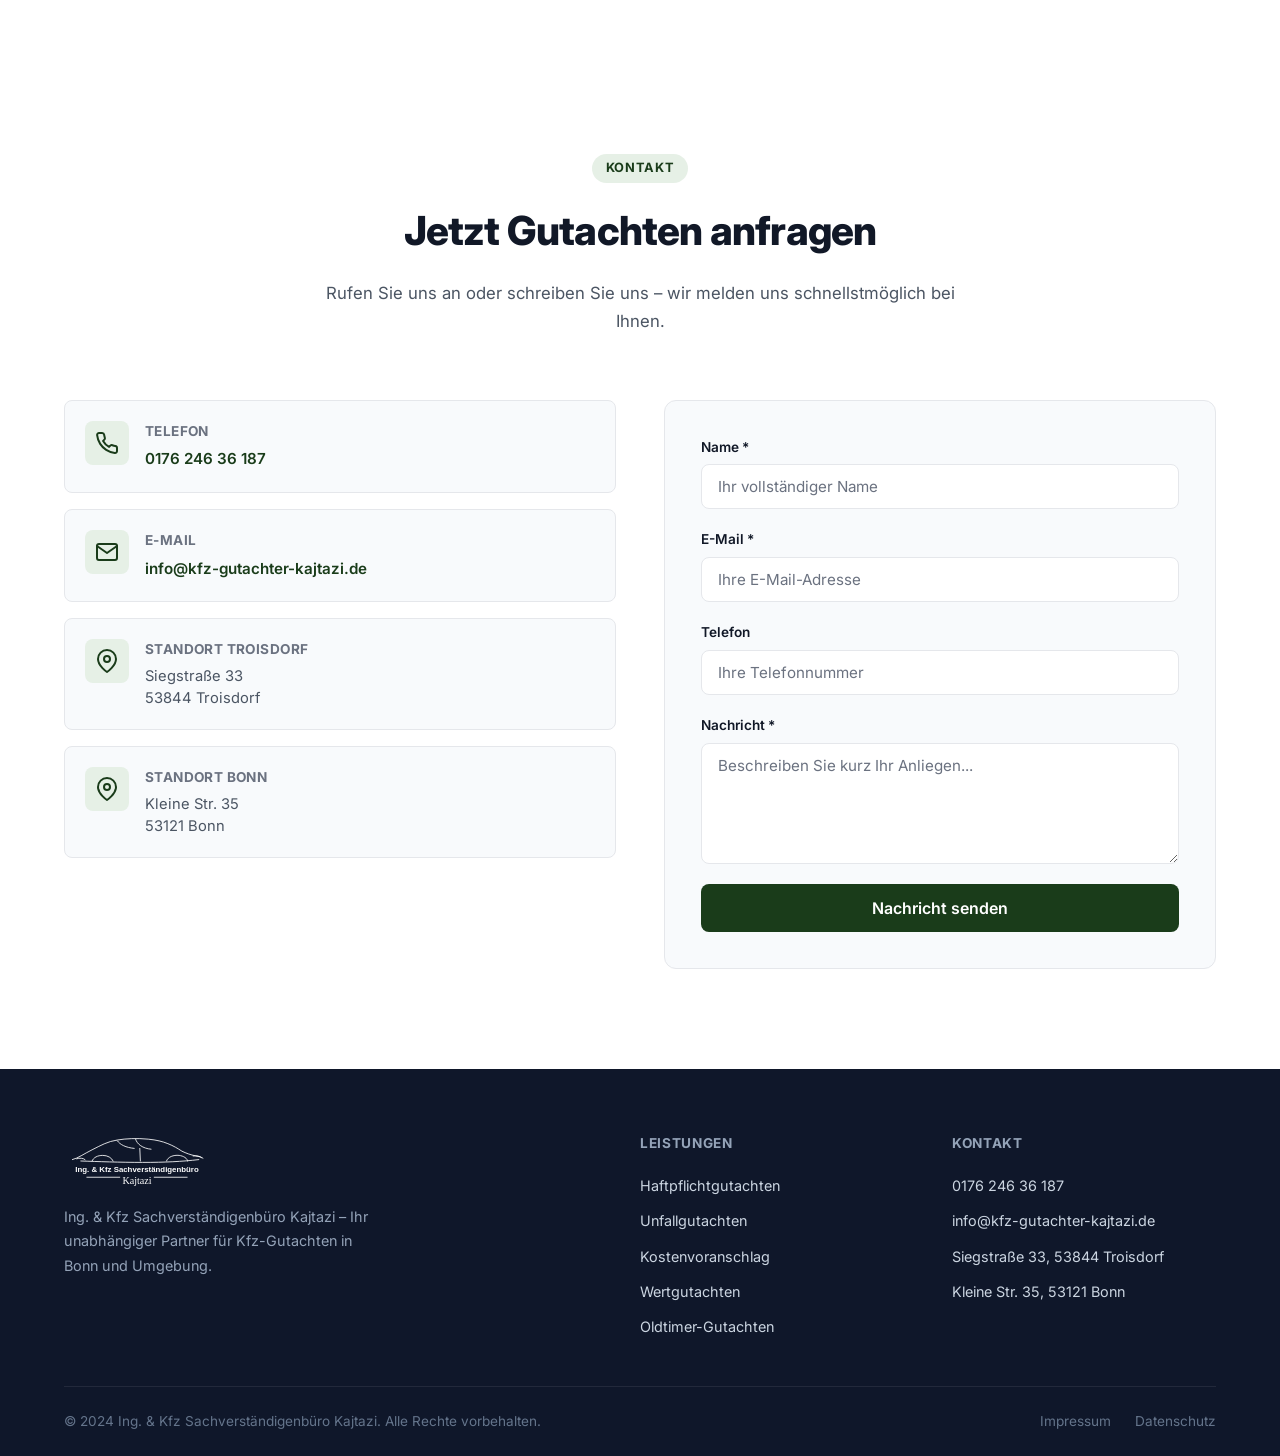
==== commit caa6bfed: "Footer-Logo durch SVG-Logo ersetzt Co-Authored-By: Claude Haiku 4.5 <noreply@anthropic.com> Claude-S" ====
--- a/index.html
+++ b/index.html
@@ -379,8 +379,7 @@
             <div class="footer-grid">
                 <div class="footer-brand">
                     <a href="#hero" class="nav-logo">
-                        <span class="logo-icon">&#9670;</span>
-                        Kajtazi
+                        <img src="assets/logo.svg" alt="Ing. & Kfz Sachverständigenbüro Kajtazi" class="logo-img">
                     </a>
                     <p>Ing. & Kfz Sachverständigenbüro Kajtazi – Ihr unabhängiger Partner für Kfz-Gutachten in Bonn und Umgebung.</p>
                 </div>
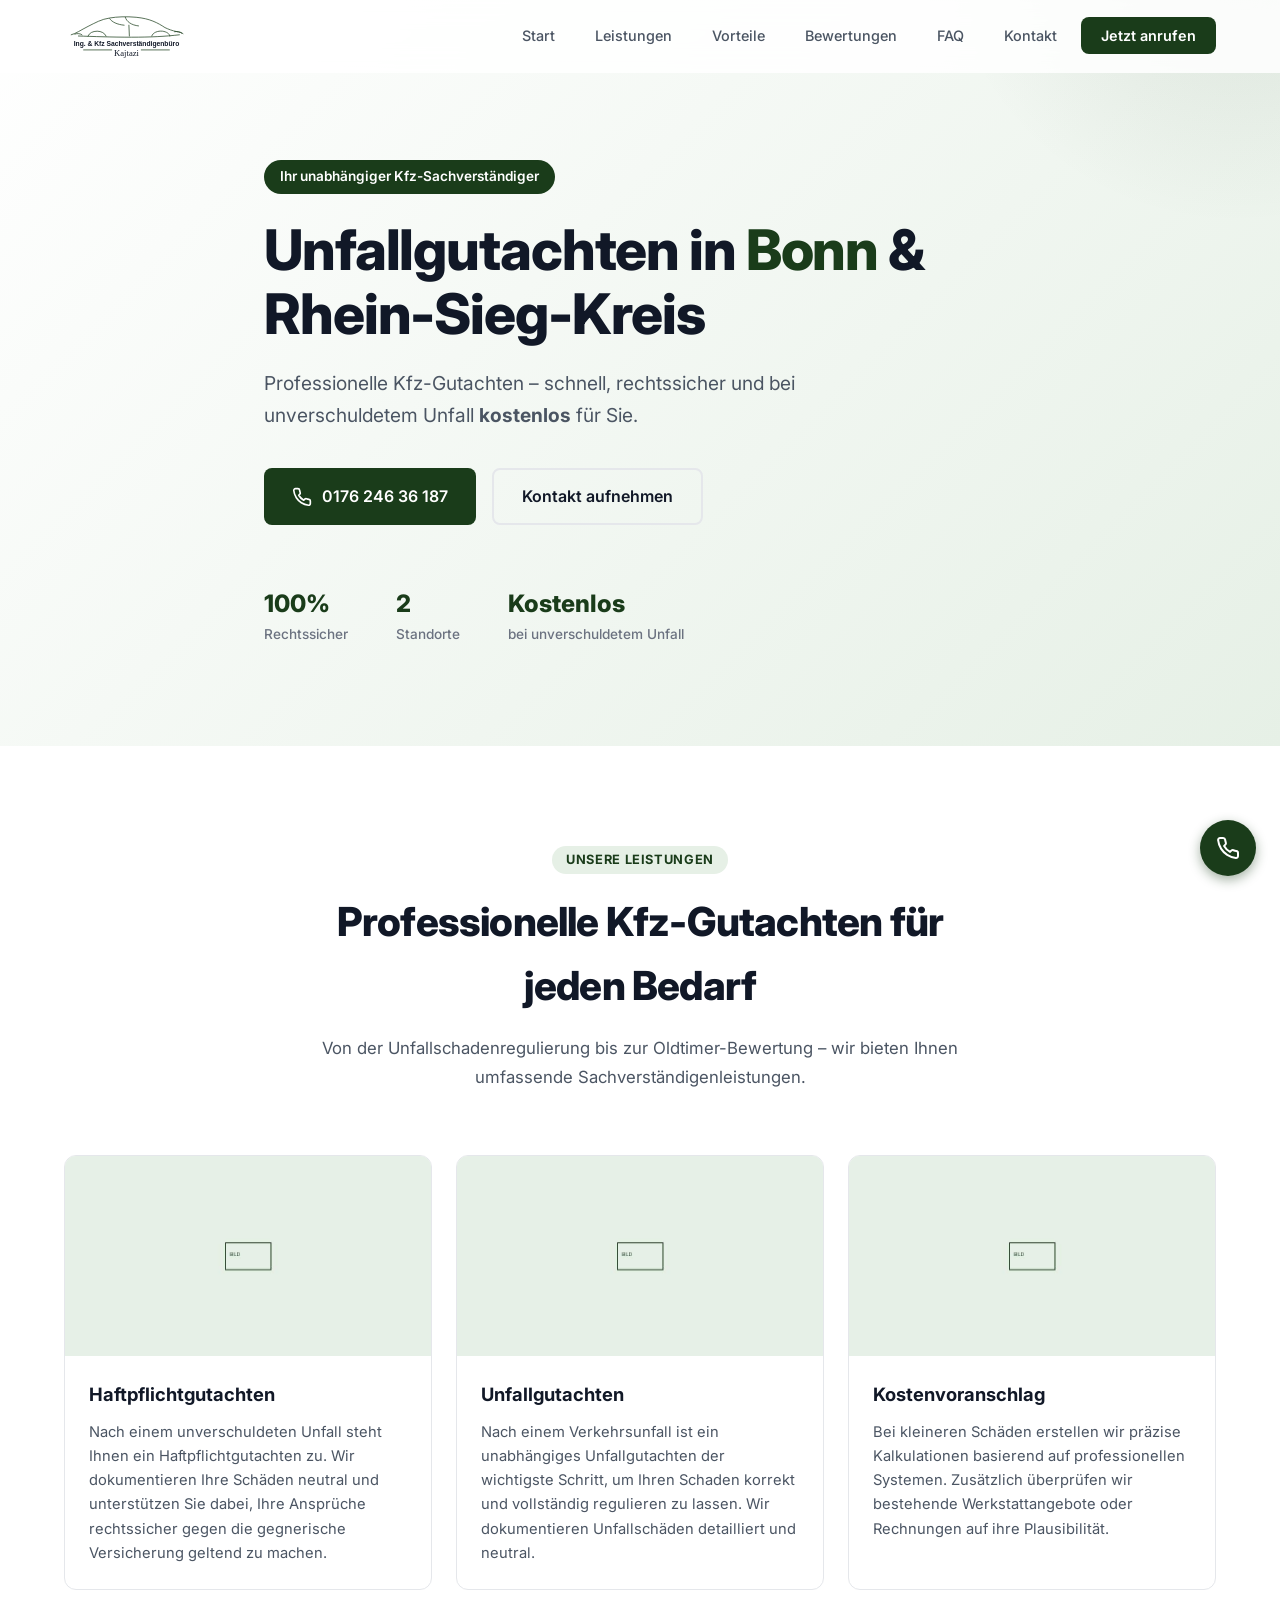
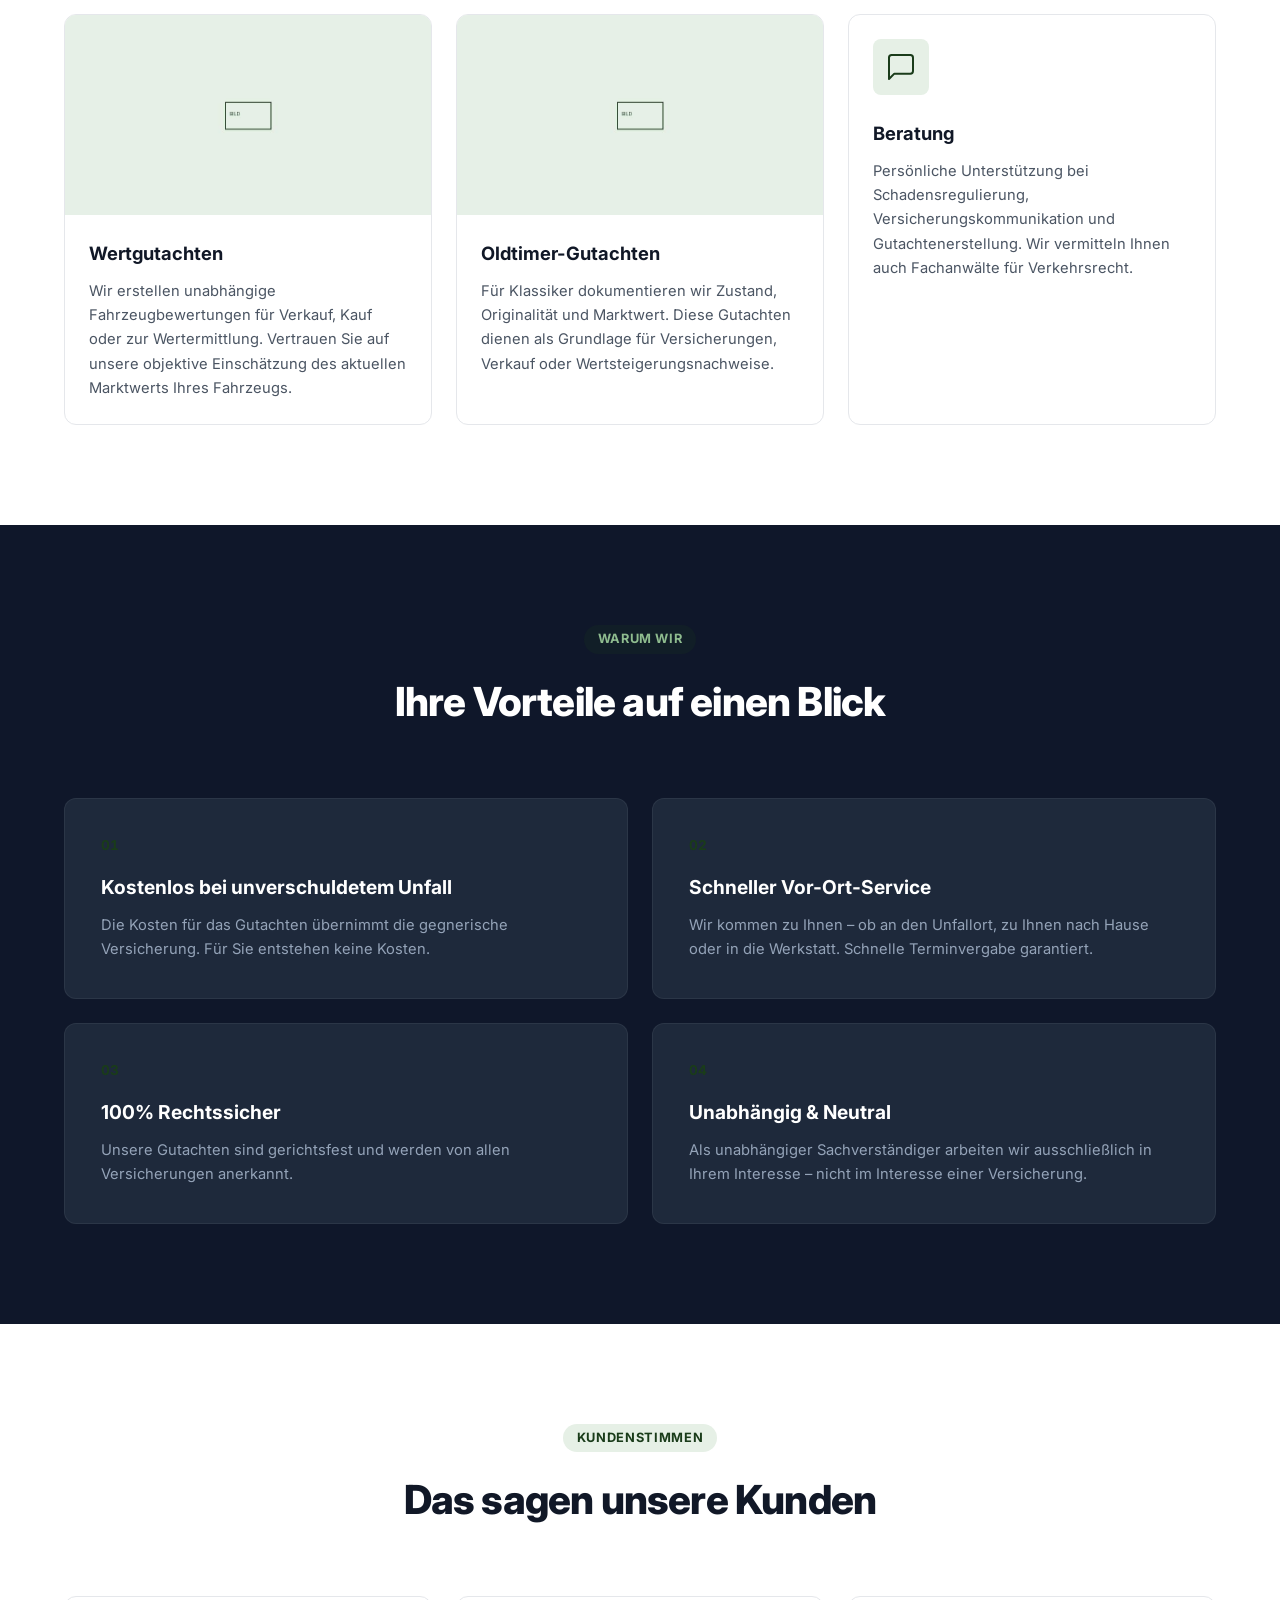
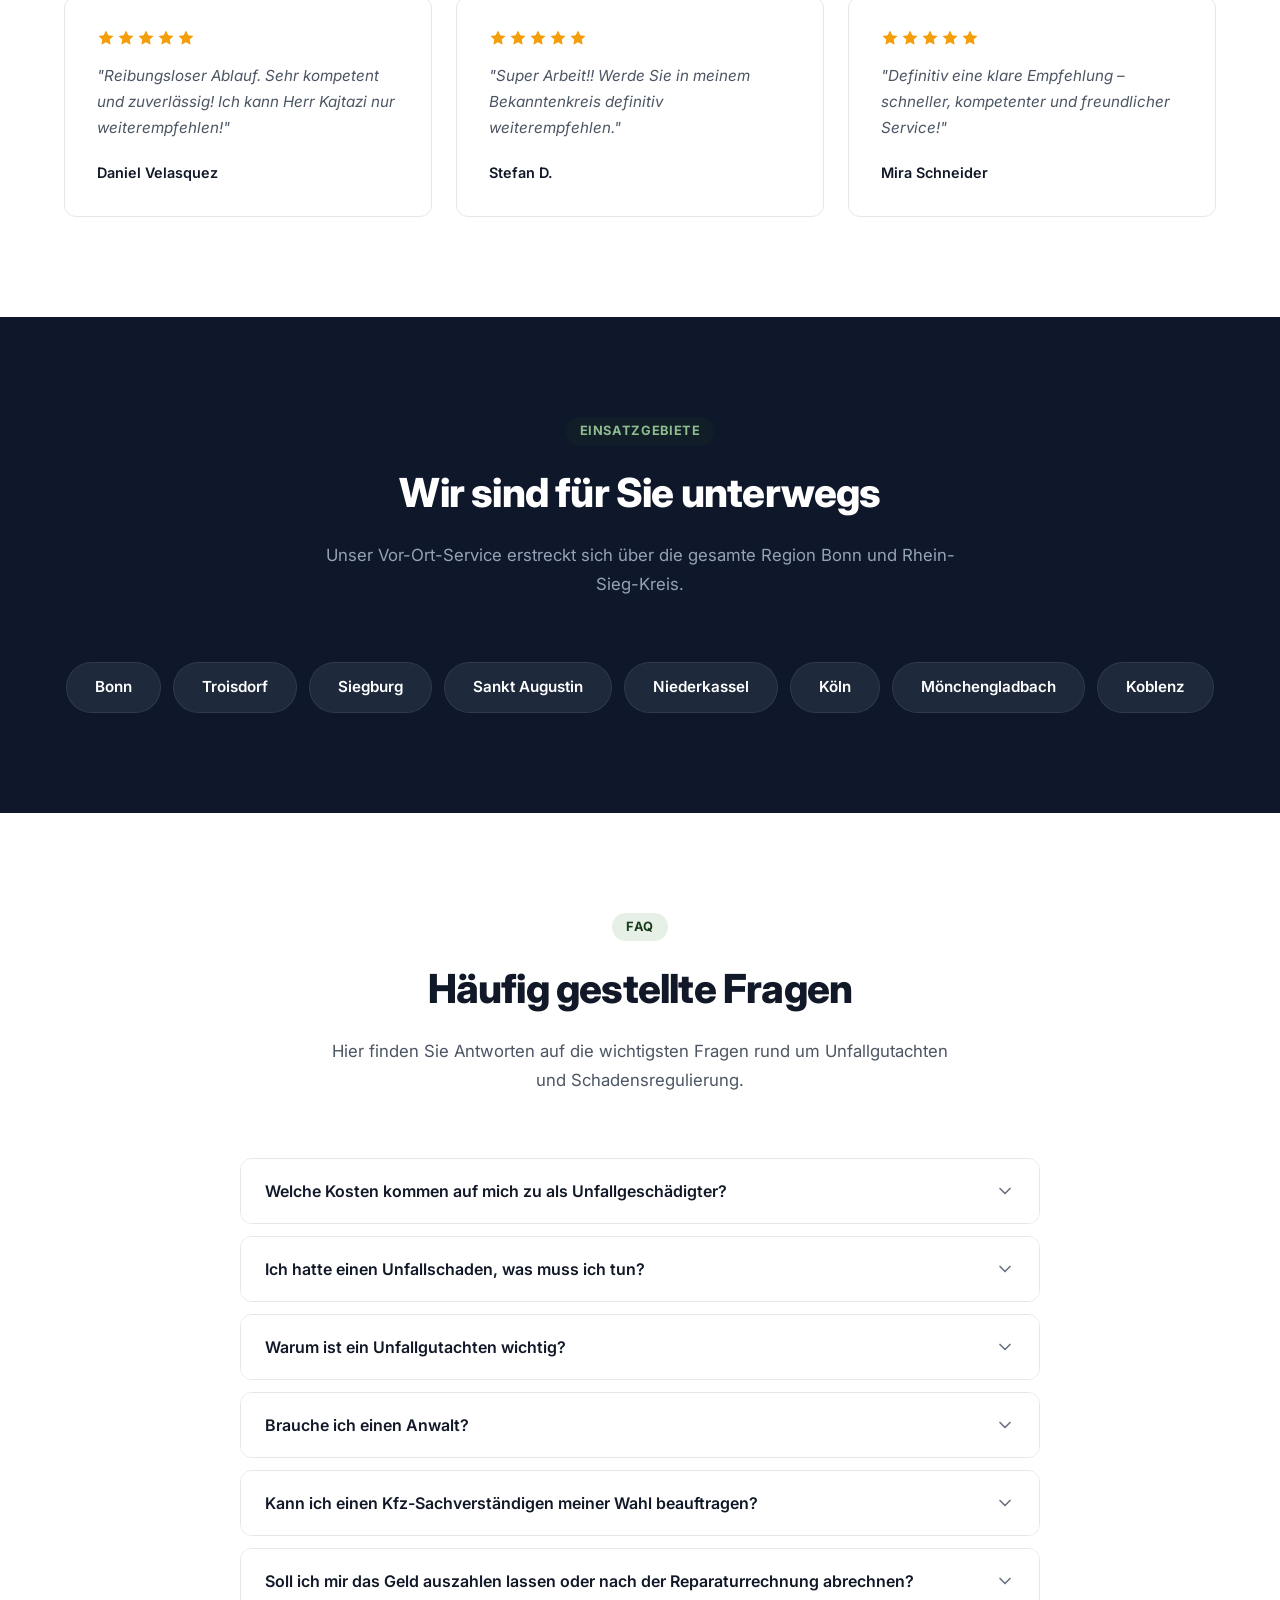
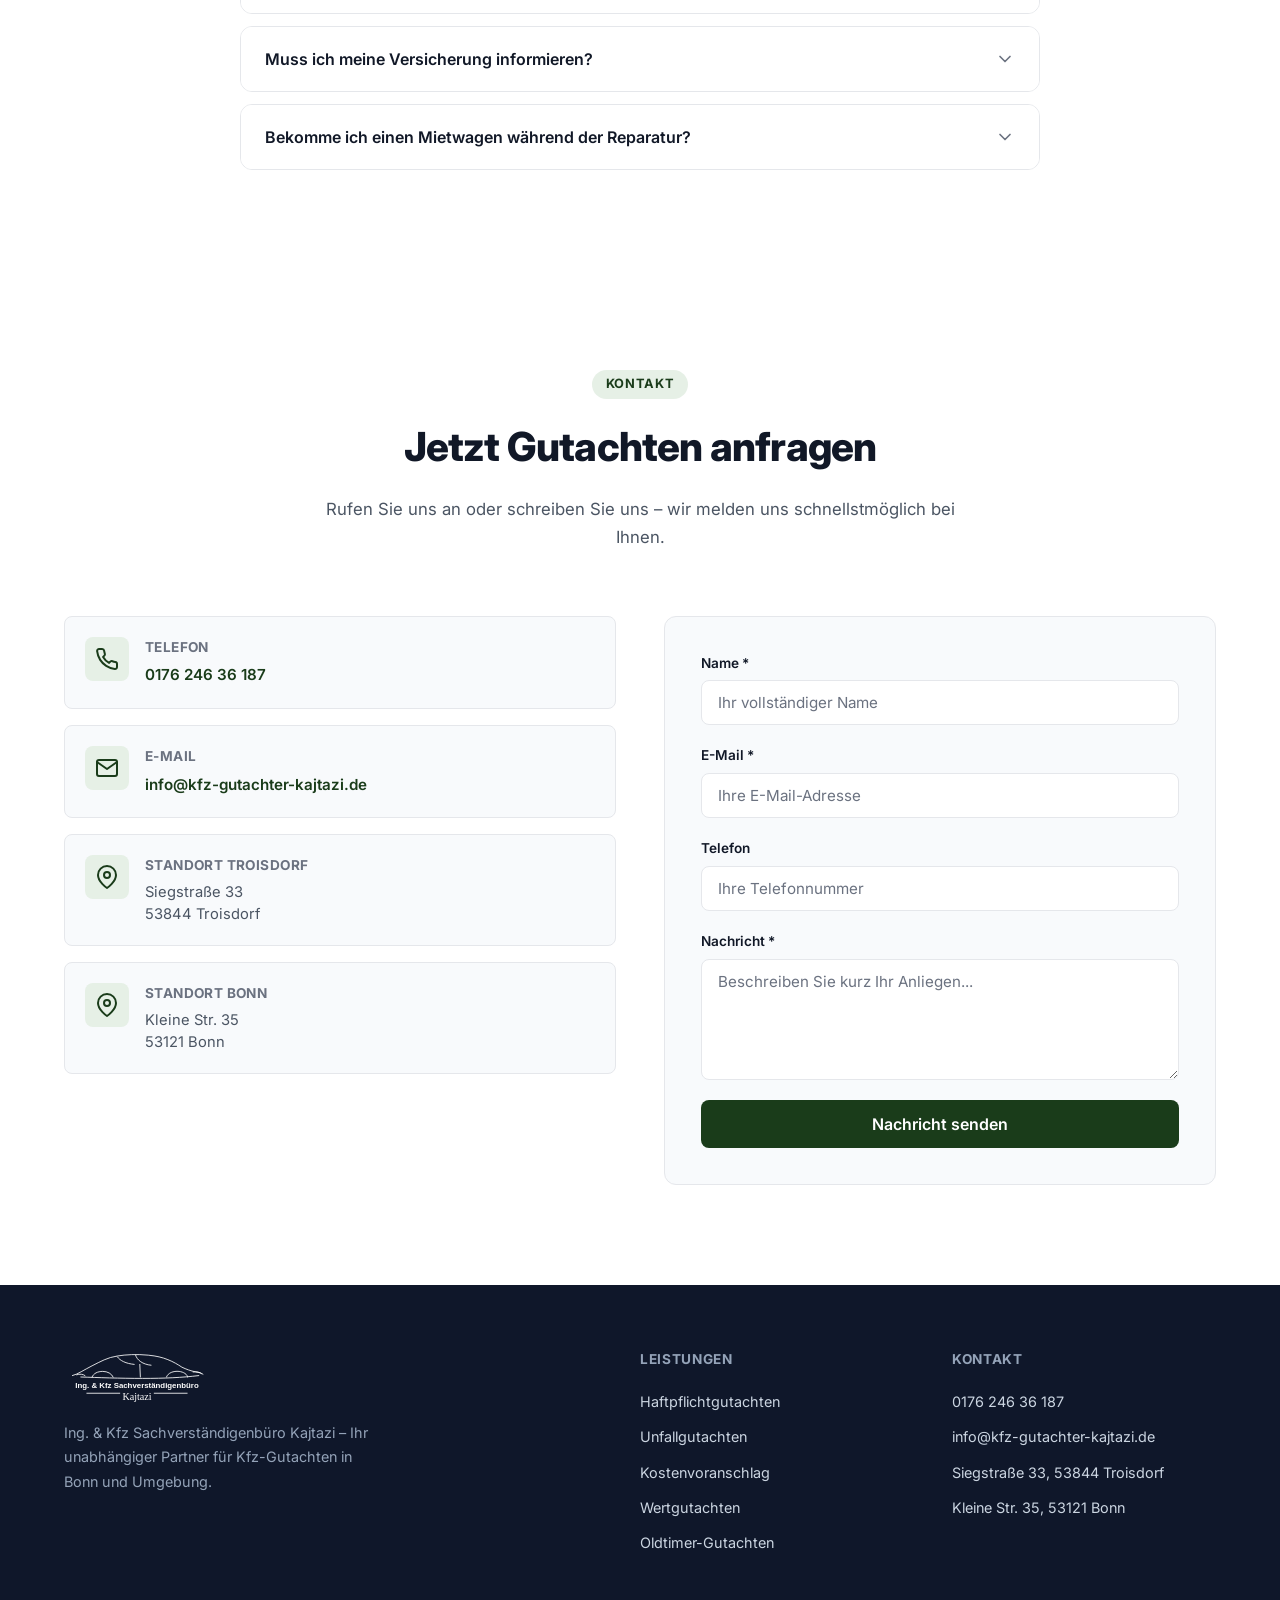
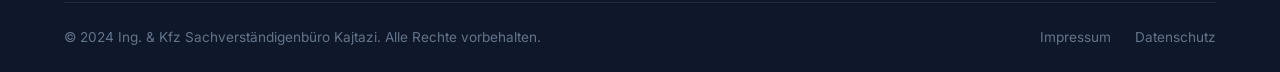
==== commit 2afcf57c: "Service-Karten: Icons durch Bilder ersetzt, neues Karten-Layout - 5 Leistungskarten mit Bildbereich " ====
--- a/index.html
+++ b/index.html
@@ -74,47 +74,59 @@
                 <p>Von der Unfallschadenregulierung bis zur Oldtimer-Bewertung – wir bieten Ihnen umfassende Sachverständigenleistungen.</p>
             </div>
             <div class="services-grid">
-                <div class="service-card">
-                    <div class="service-icon">
-                        <svg width="32" height="32" viewBox="0 0 24 24" fill="none" stroke="currentColor" stroke-width="1.5" stroke-linecap="round" stroke-linejoin="round"><path d="M14 2H6a2 2 0 0 0-2 2v16a2 2 0 0 0 2 2h12a2 2 0 0 0 2-2V8z"></path><polyline points="14 2 14 8 20 8"></polyline><line x1="16" y1="13" x2="8" y2="13"></line><line x1="16" y1="17" x2="8" y2="17"></line></svg>
-                    </div>
-                    <h3>Haftpflichtgutachten</h3>
-                    <p>Nach einem unverschuldeten Unfall steht Ihnen ein Haftpflichtgutachten zu. Wir dokumentieren Ihre Schäden neutral und unterstützen Sie dabei, Ihre Ansprüche rechtssicher gegen die gegnerische Versicherung geltend zu machen.</p>
-                </div>
-                <div class="service-card">
-                    <div class="service-icon">
-                        <svg width="32" height="32" viewBox="0 0 24 24" fill="none" stroke="currentColor" stroke-width="1.5" stroke-linecap="round" stroke-linejoin="round"><circle cx="12" cy="12" r="10"></circle><line x1="12" y1="8" x2="12" y2="12"></line><line x1="12" y1="16" x2="12.01" y2="16"></line></svg>
-                    </div>
-                    <h3>Unfallgutachten</h3>
-                    <p>Nach einem Verkehrsunfall ist ein unabhängiges Unfallgutachten der wichtigste Schritt, um Ihren Schaden korrekt und vollständig regulieren zu lassen. Wir dokumentieren Unfallschäden detailliert und neutral.</p>
-                </div>
-                <div class="service-card">
-                    <div class="service-icon">
-                        <svg width="32" height="32" viewBox="0 0 24 24" fill="none" stroke="currentColor" stroke-width="1.5" stroke-linecap="round" stroke-linejoin="round"><line x1="12" y1="1" x2="12" y2="23"></line><path d="M17 5H9.5a3.5 3.5 0 0 0 0 7h5a3.5 3.5 0 0 1 0 7H6"></path></svg>
-                    </div>
-                    <h3>Kostenvoranschlag</h3>
-                    <p>Bei kleineren Schäden erstellen wir präzise Kalkulationen basierend auf professionellen Systemen. Zusätzlich überprüfen wir bestehende Werkstattangebote oder Rechnungen auf ihre Plausibilität.</p>
-                </div>
-                <div class="service-card">
-                    <div class="service-icon">
-                        <svg width="32" height="32" viewBox="0 0 24 24" fill="none" stroke="currentColor" stroke-width="1.5" stroke-linecap="round" stroke-linejoin="round"><rect x="3" y="3" width="18" height="18" rx="2" ry="2"></rect><line x1="3" y1="9" x2="21" y2="9"></line><line x1="9" y1="21" x2="9" y2="9"></line></svg>
-                    </div>
-                    <h3>Wertgutachten</h3>
-                    <p>Wir erstellen unabhängige Fahrzeugbewertungen für Verkauf, Kauf oder zur Wertermittlung. Vertrauen Sie auf unsere objektive Einschätzung des aktuellen Marktwerts Ihres Fahrzeugs.</p>
-                </div>
-                <div class="service-card">
-                    <div class="service-icon">
-                        <svg width="32" height="32" viewBox="0 0 24 24" fill="none" stroke="currentColor" stroke-width="1.5" stroke-linecap="round" stroke-linejoin="round"><path d="M12 22s8-4 8-10V5l-8-3-8 3v7c0 6 8 10 8 10z"></path></svg>
-                    </div>
-                    <h3>Oldtimer-Gutachten</h3>
-                    <p>Für Klassiker dokumentieren wir Zustand, Originalität und Marktwert. Diese Gutachten dienen als Grundlage für Versicherungen, Verkauf oder Wertsteigerungsnachweise.</p>
-                </div>
-                <div class="service-card">
+                <div class="service-card service-card-img">
+                    <div class="service-image">
+                        <img src="assets/images/haftpflichtgutachten.jpg" alt="Haftpflichtgutachten">
+                    </div>
+                    <div class="service-body">
+                        <h3>Haftpflichtgutachten</h3>
+                        <p>Nach einem unverschuldeten Unfall steht Ihnen ein Haftpflichtgutachten zu. Wir dokumentieren Ihre Schäden neutral und unterstützen Sie dabei, Ihre Ansprüche rechtssicher gegen die gegnerische Versicherung geltend zu machen.</p>
+                    </div>
+                </div>
+                <div class="service-card service-card-img">
+                    <div class="service-image">
+                        <img src="assets/images/unfallgutachten.jpg" alt="Unfallgutachten">
+                    </div>
+                    <div class="service-body">
+                        <h3>Unfallgutachten</h3>
+                        <p>Nach einem Verkehrsunfall ist ein unabhängiges Unfallgutachten der wichtigste Schritt, um Ihren Schaden korrekt und vollständig regulieren zu lassen. Wir dokumentieren Unfallschäden detailliert und neutral.</p>
+                    </div>
+                </div>
+                <div class="service-card service-card-img">
+                    <div class="service-image">
+                        <img src="assets/images/kostenvoranschlag.jpg" alt="Kostenvoranschlag">
+                    </div>
+                    <div class="service-body">
+                        <h3>Kostenvoranschlag</h3>
+                        <p>Bei kleineren Schäden erstellen wir präzise Kalkulationen basierend auf professionellen Systemen. Zusätzlich überprüfen wir bestehende Werkstattangebote oder Rechnungen auf ihre Plausibilität.</p>
+                    </div>
+                </div>
+                <div class="service-card service-card-img">
+                    <div class="service-image">
+                        <img src="assets/images/wertgutachten.jpg" alt="Wertgutachten">
+                    </div>
+                    <div class="service-body">
+                        <h3>Wertgutachten</h3>
+                        <p>Wir erstellen unabhängige Fahrzeugbewertungen für Verkauf, Kauf oder zur Wertermittlung. Vertrauen Sie auf unsere objektive Einschätzung des aktuellen Marktwerts Ihres Fahrzeugs.</p>
+                    </div>
+                </div>
+                <div class="service-card service-card-img">
+                    <div class="service-image">
+                        <img src="assets/images/oldtimer-gutachten.jpg" alt="Oldtimer-Gutachten">
+                    </div>
+                    <div class="service-body">
+                        <h3>Oldtimer-Gutachten</h3>
+                        <p>Für Klassiker dokumentieren wir Zustand, Originalität und Marktwert. Diese Gutachten dienen als Grundlage für Versicherungen, Verkauf oder Wertsteigerungsnachweise.</p>
+                    </div>
+                </div>
+                <div class="service-card service-card-img">
                     <div class="service-icon">
                         <svg width="32" height="32" viewBox="0 0 24 24" fill="none" stroke="currentColor" stroke-width="1.5" stroke-linecap="round" stroke-linejoin="round"><path d="M21 15a2 2 0 0 1-2 2H7l-4 4V5a2 2 0 0 1 2-2h14a2 2 0 0 1 2 2z"></path></svg>
                     </div>
-                    <h3>Beratung</h3>
-                    <p>Persönliche Unterstützung bei Schadensregulierung, Versicherungskommunikation und Gutachtenerstellung. Wir vermitteln Ihnen auch Fachanwälte für Verkehrsrecht.</p>
+                    <div class="service-body">
+                        <h3>Beratung</h3>
+                        <p>Persönliche Unterstützung bei Schadensregulierung, Versicherungskommunikation und Gutachtenerstellung. Wir vermitteln Ihnen auch Fachanwälte für Verkehrsrecht.</p>
+                    </div>
                 </div>
             </div>
         </div>
--- a/styles.css
+++ b/styles.css
@@ -355,17 +355,44 @@
 }
 
 .service-card {
-    padding: 32px;
     background: var(--bg);
     border: 1px solid var(--border);
     border-radius: var(--radius);
     transition: all var(--transition);
+    overflow: hidden;
 }
 
 .service-card:hover {
     transform: translateY(-4px);
     box-shadow: var(--shadow-lg);
     border-color: var(--primary);
+}
+
+.service-card-img {
+    padding: 0;
+    display: flex;
+    flex-direction: column;
+}
+
+.service-image {
+    width: 100%;
+    height: 200px;
+    overflow: hidden;
+}
+
+.service-image img {
+    width: 100%;
+    height: 100%;
+    object-fit: cover;
+    transition: transform 0.4s ease;
+}
+
+.service-card:hover .service-image img {
+    transform: scale(1.05);
+}
+
+.service-body {
+    padding: 24px;
 }
 
 .service-icon {
@@ -377,16 +404,16 @@
     background: var(--primary-light);
     color: var(--primary);
     border-radius: var(--radius-sm);
-    margin-bottom: 20px;
-}
-
-.service-card h3 {
+    margin: 24px 0 0 24px;
+}
+
+.service-body h3 {
     font-size: 1.15rem;
     font-weight: 700;
     margin-bottom: 10px;
 }
 
-.service-card p {
+.service-body p {
     color: var(--text-secondary);
     font-size: 0.92rem;
     line-height: 1.65;
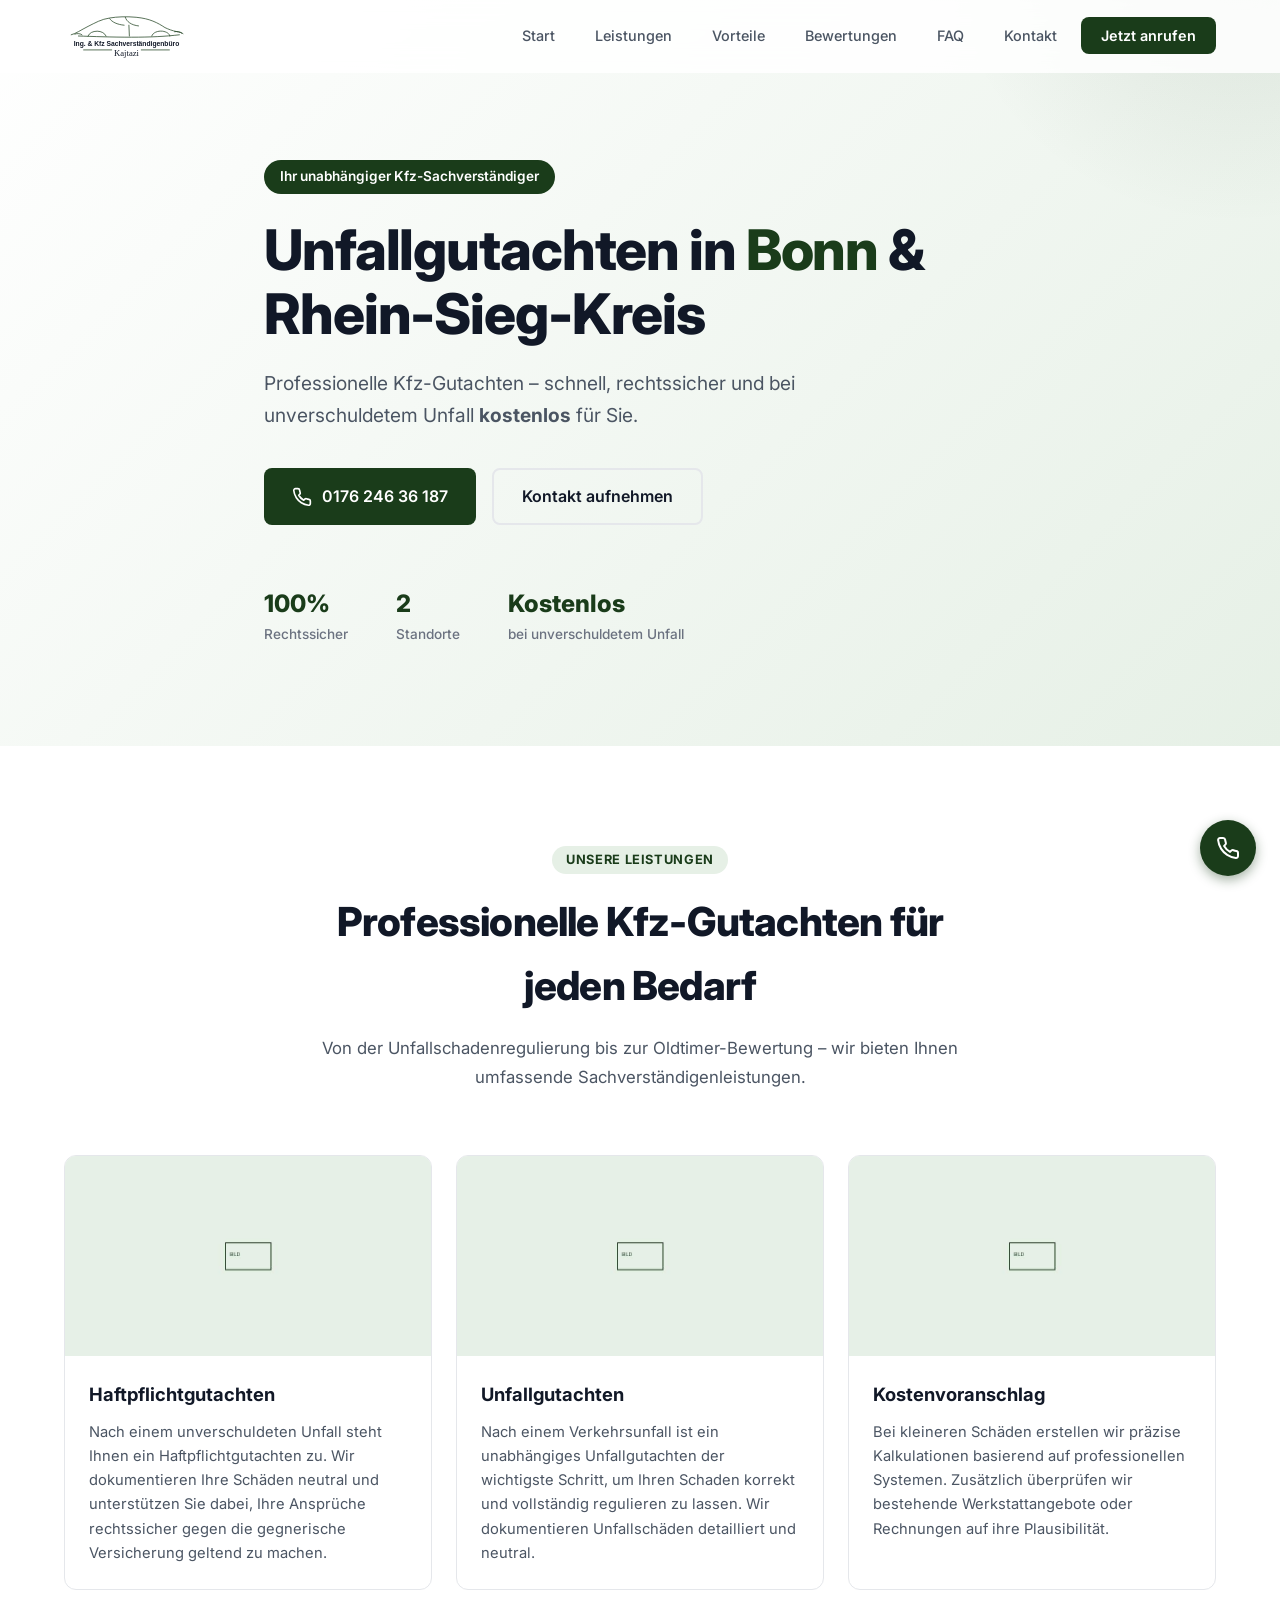
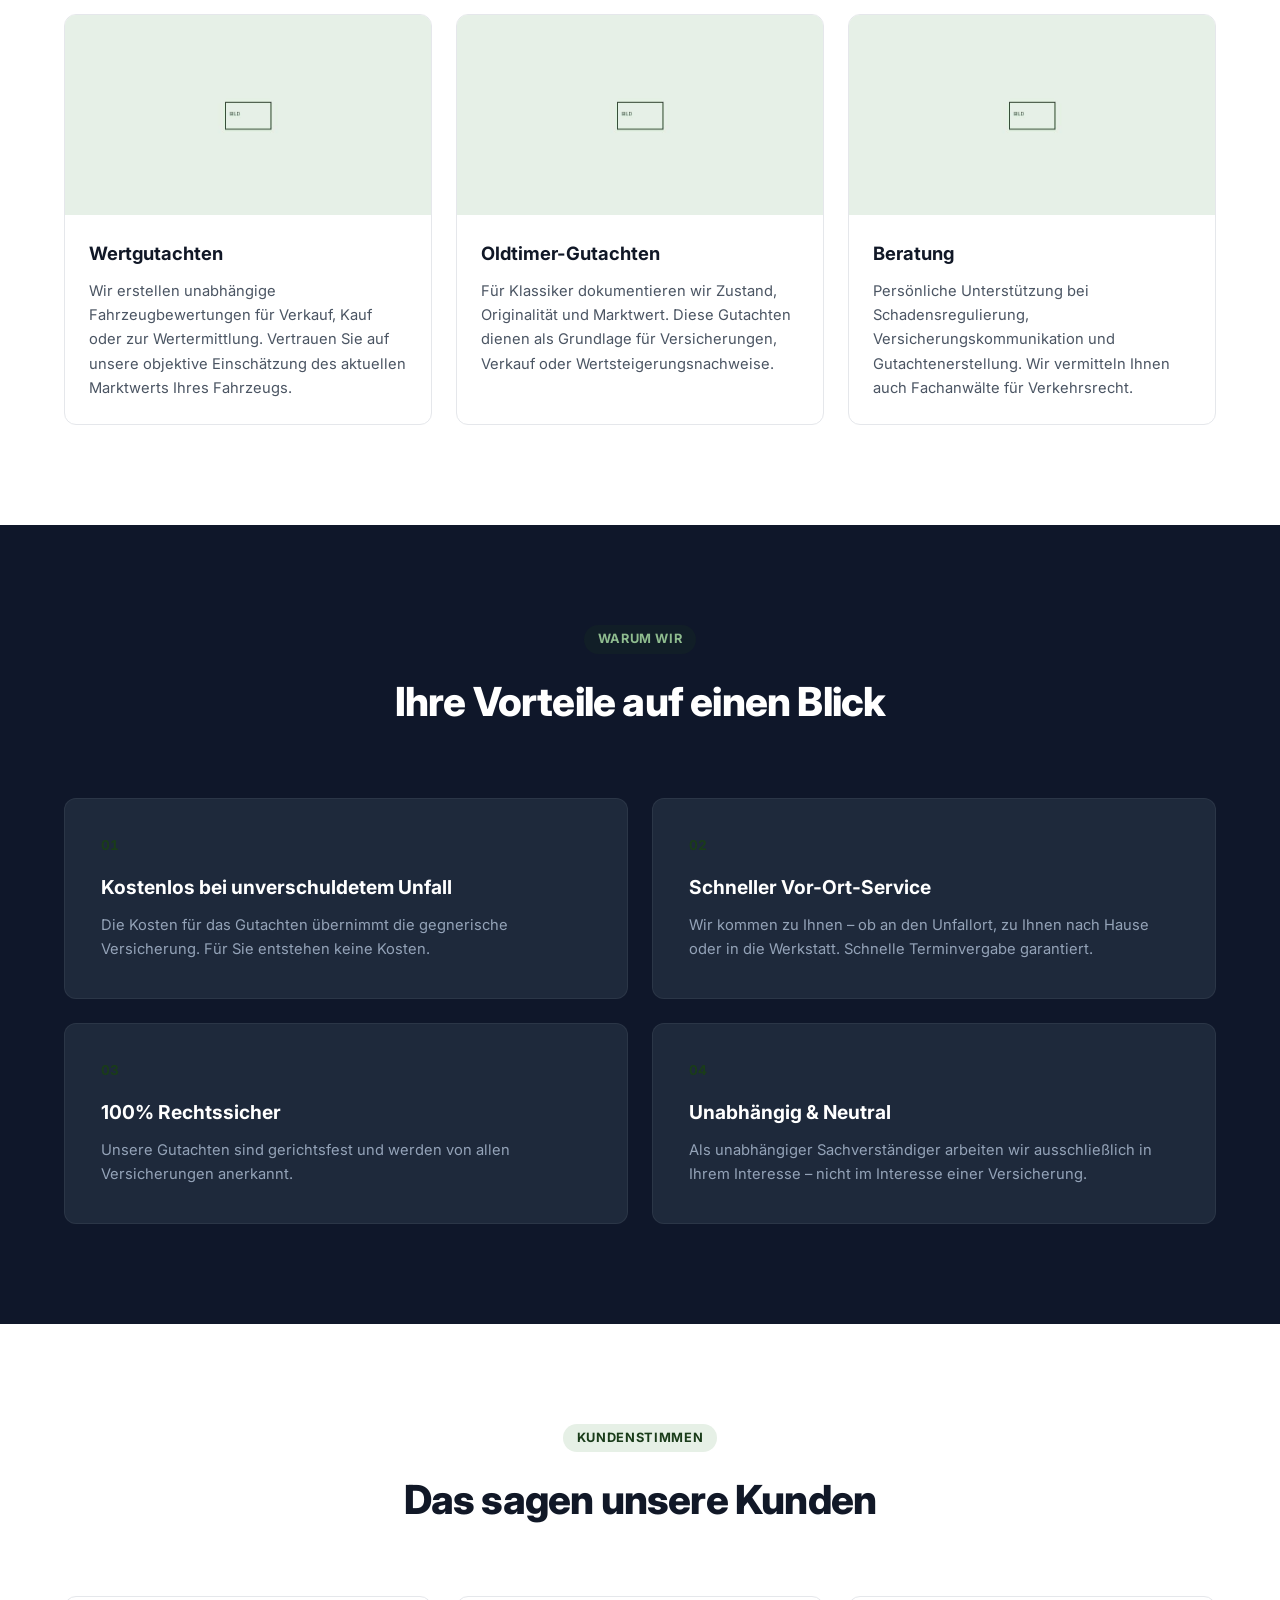
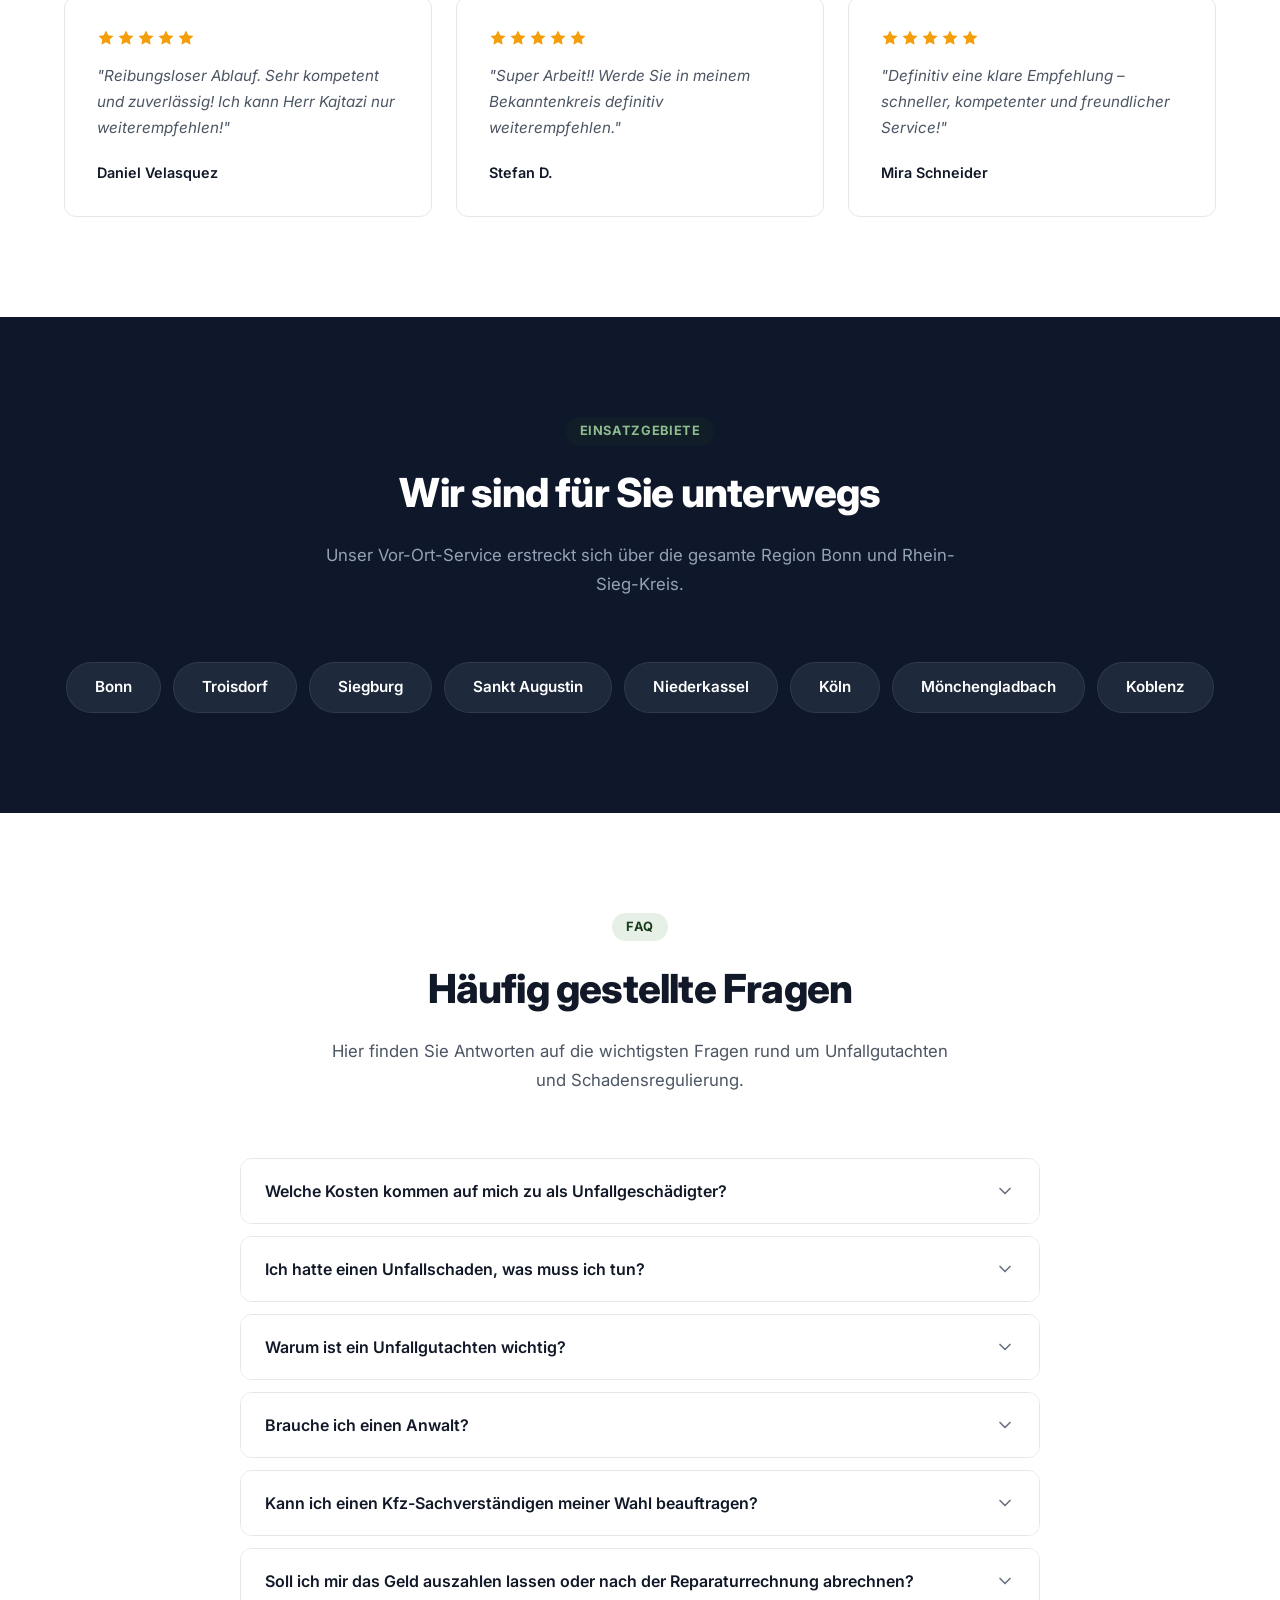
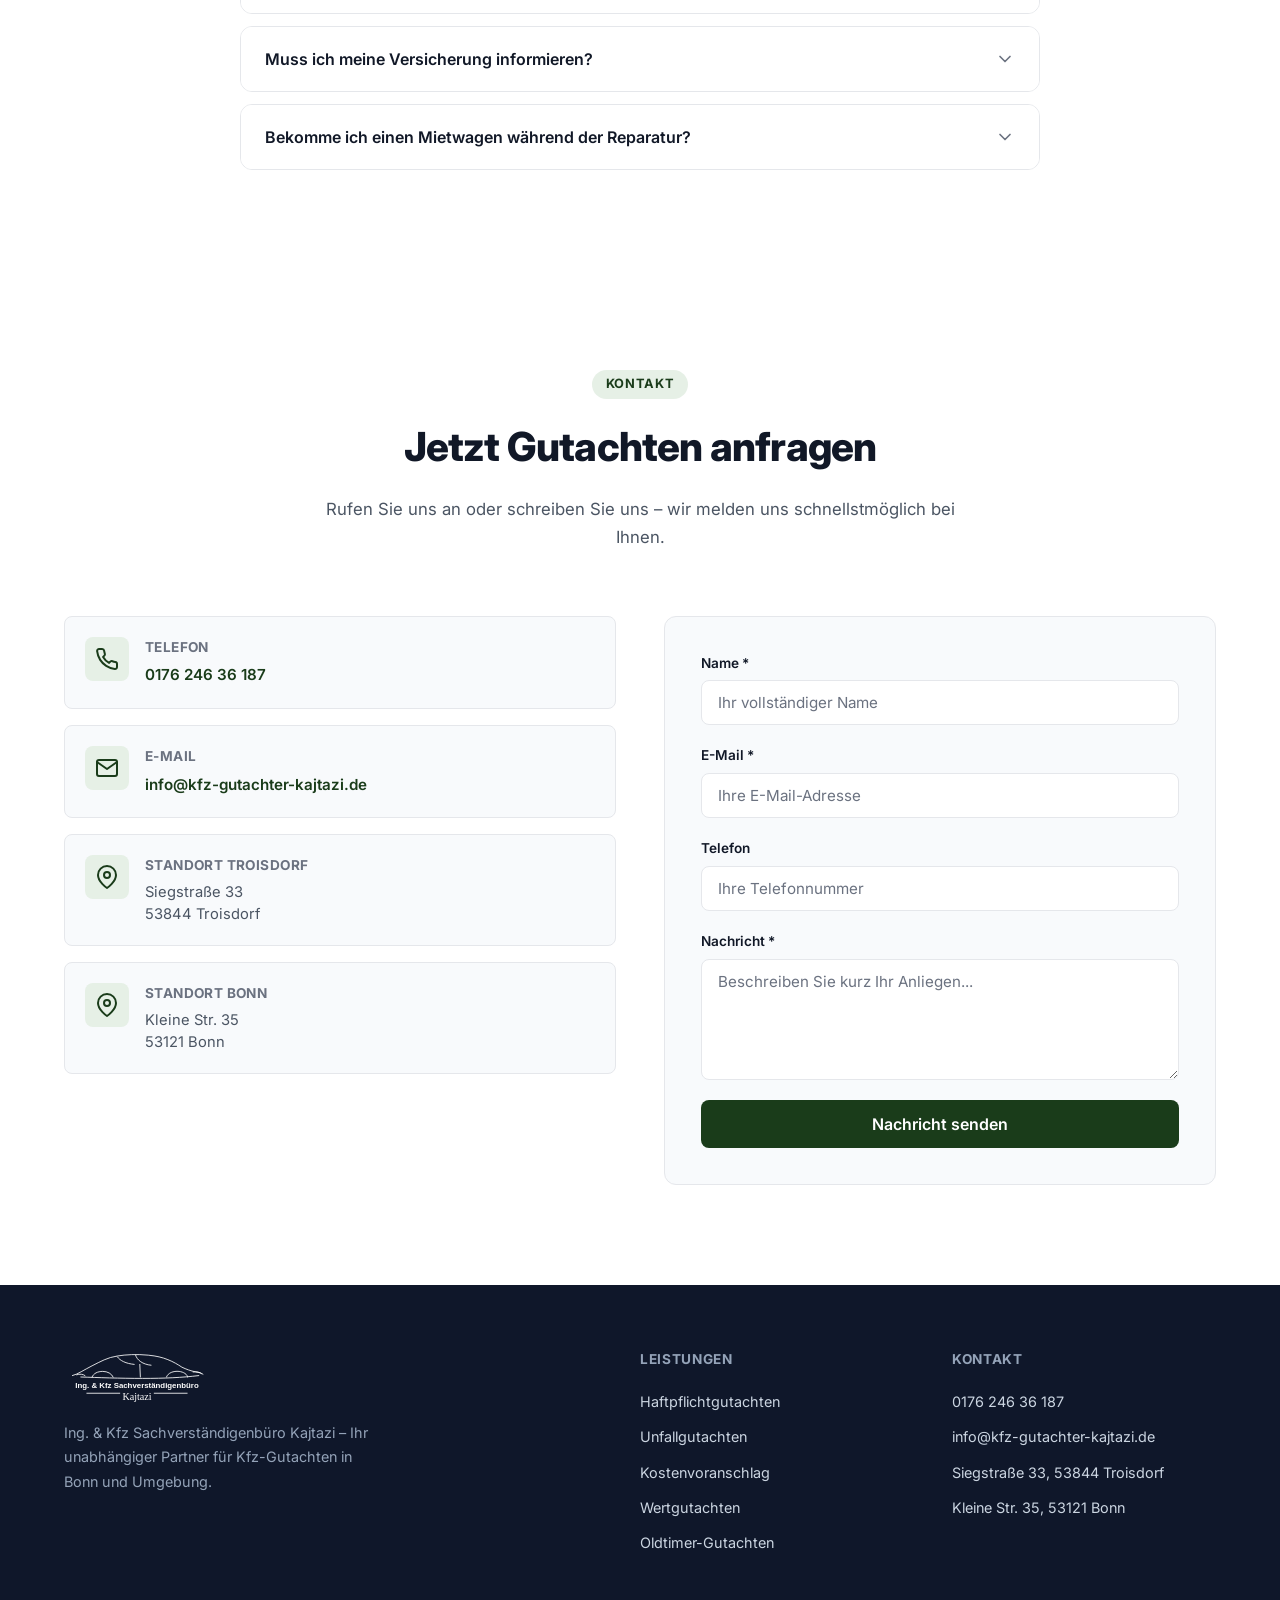
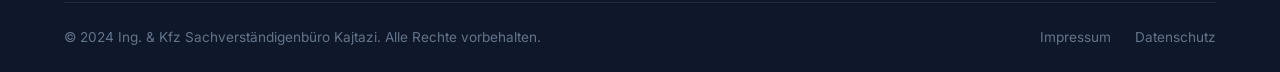
==== commit 6764ebfa: "Beratung-Karte: Icon durch Bild ersetzt Co-Authored-By: Claude Opus 4.6 <noreply@anthropic.com> Clau" ====
--- a/index.html
+++ b/index.html
@@ -120,8 +120,8 @@
                     </div>
                 </div>
                 <div class="service-card service-card-img">
-                    <div class="service-icon">
-                        <svg width="32" height="32" viewBox="0 0 24 24" fill="none" stroke="currentColor" stroke-width="1.5" stroke-linecap="round" stroke-linejoin="round"><path d="M21 15a2 2 0 0 1-2 2H7l-4 4V5a2 2 0 0 1 2-2h14a2 2 0 0 1 2 2z"></path></svg>
+                    <div class="service-image">
+                        <img src="assets/images/beratung.jpg" alt="Beratung">
                     </div>
                     <div class="service-body">
                         <h3>Beratung</h3>
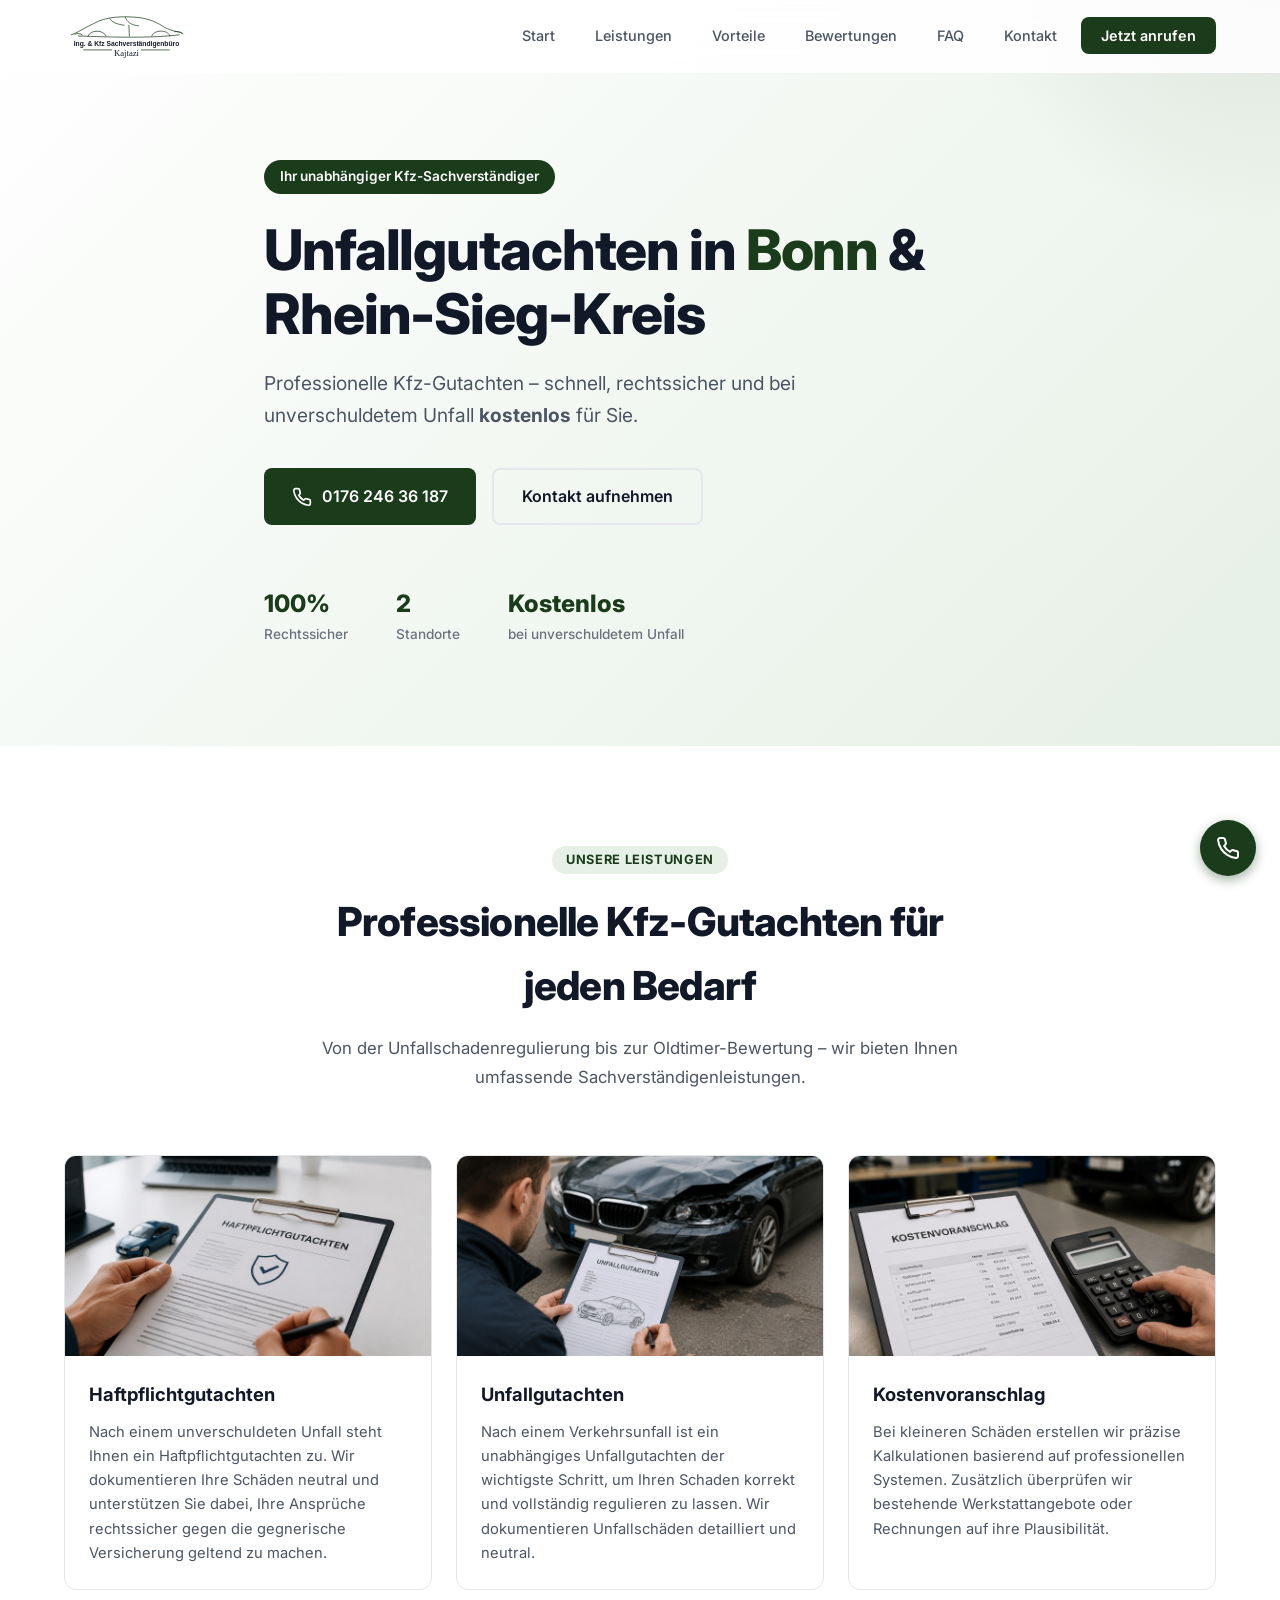
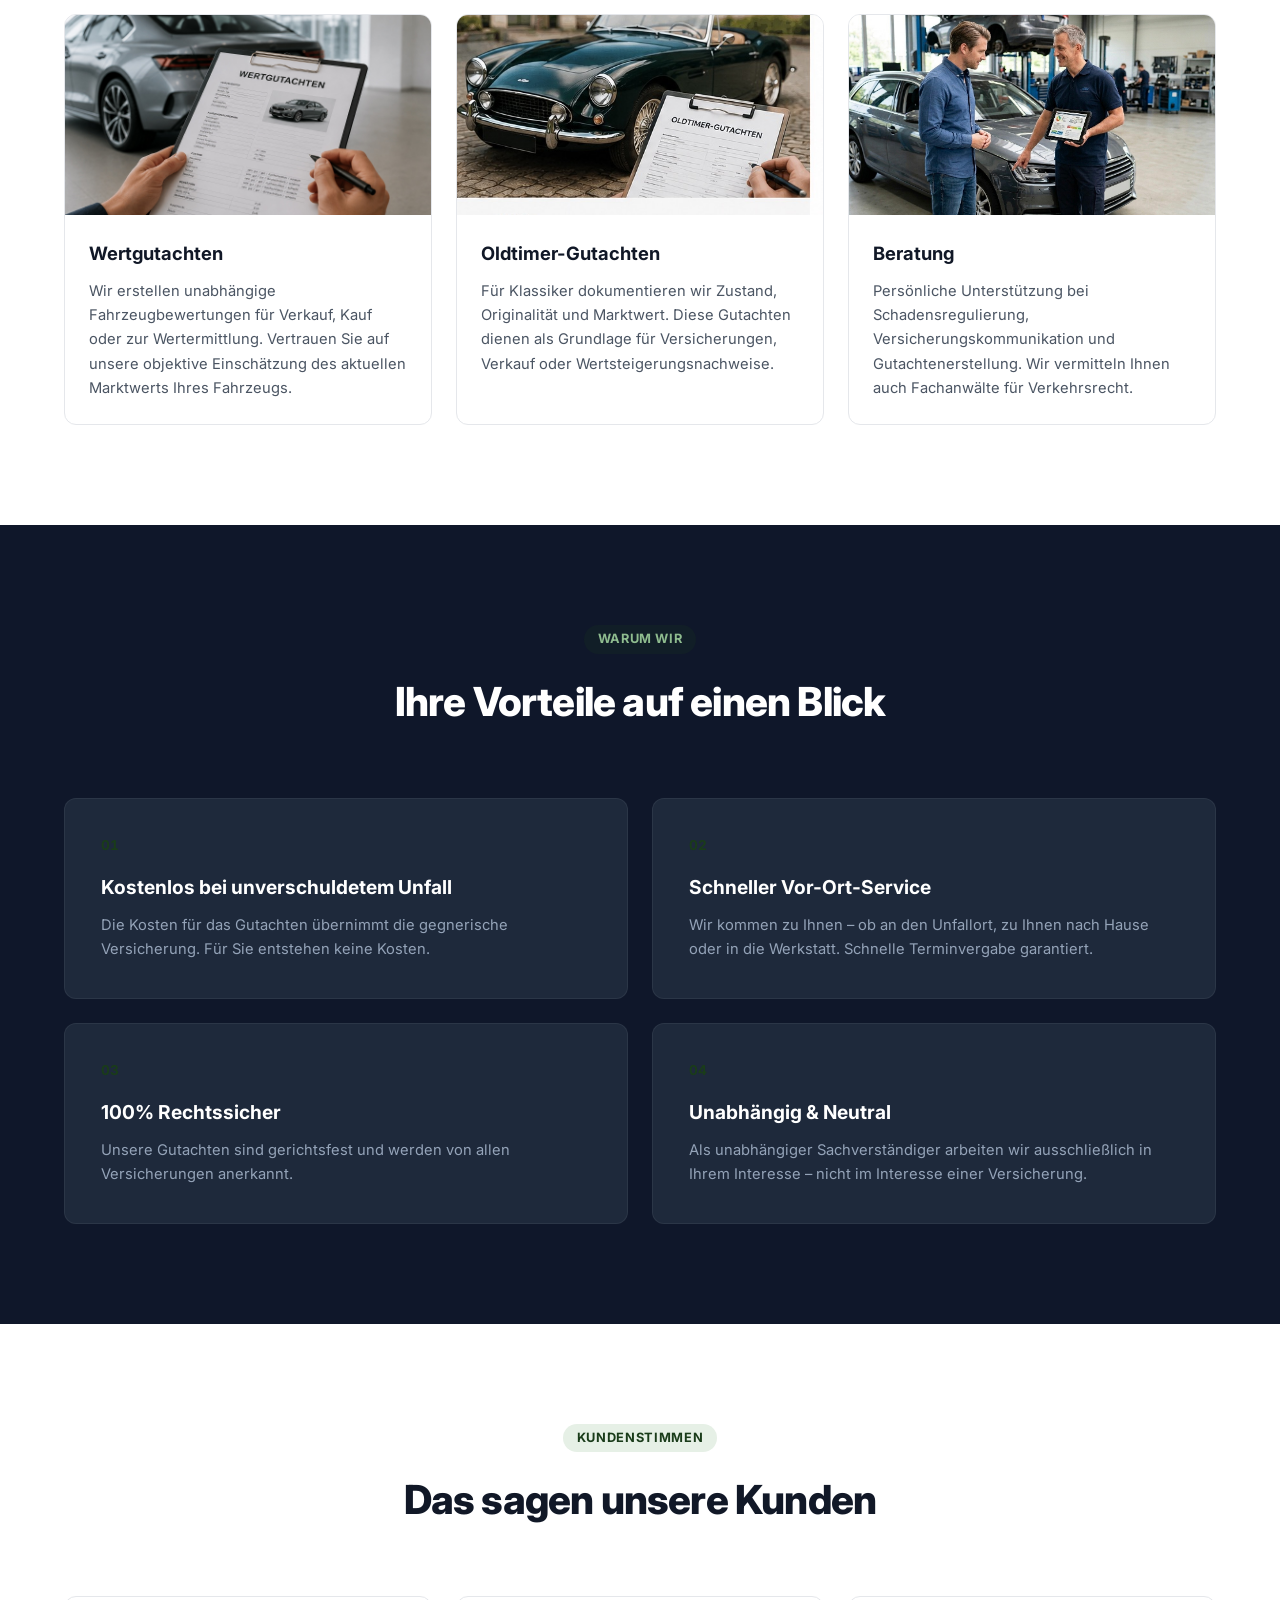
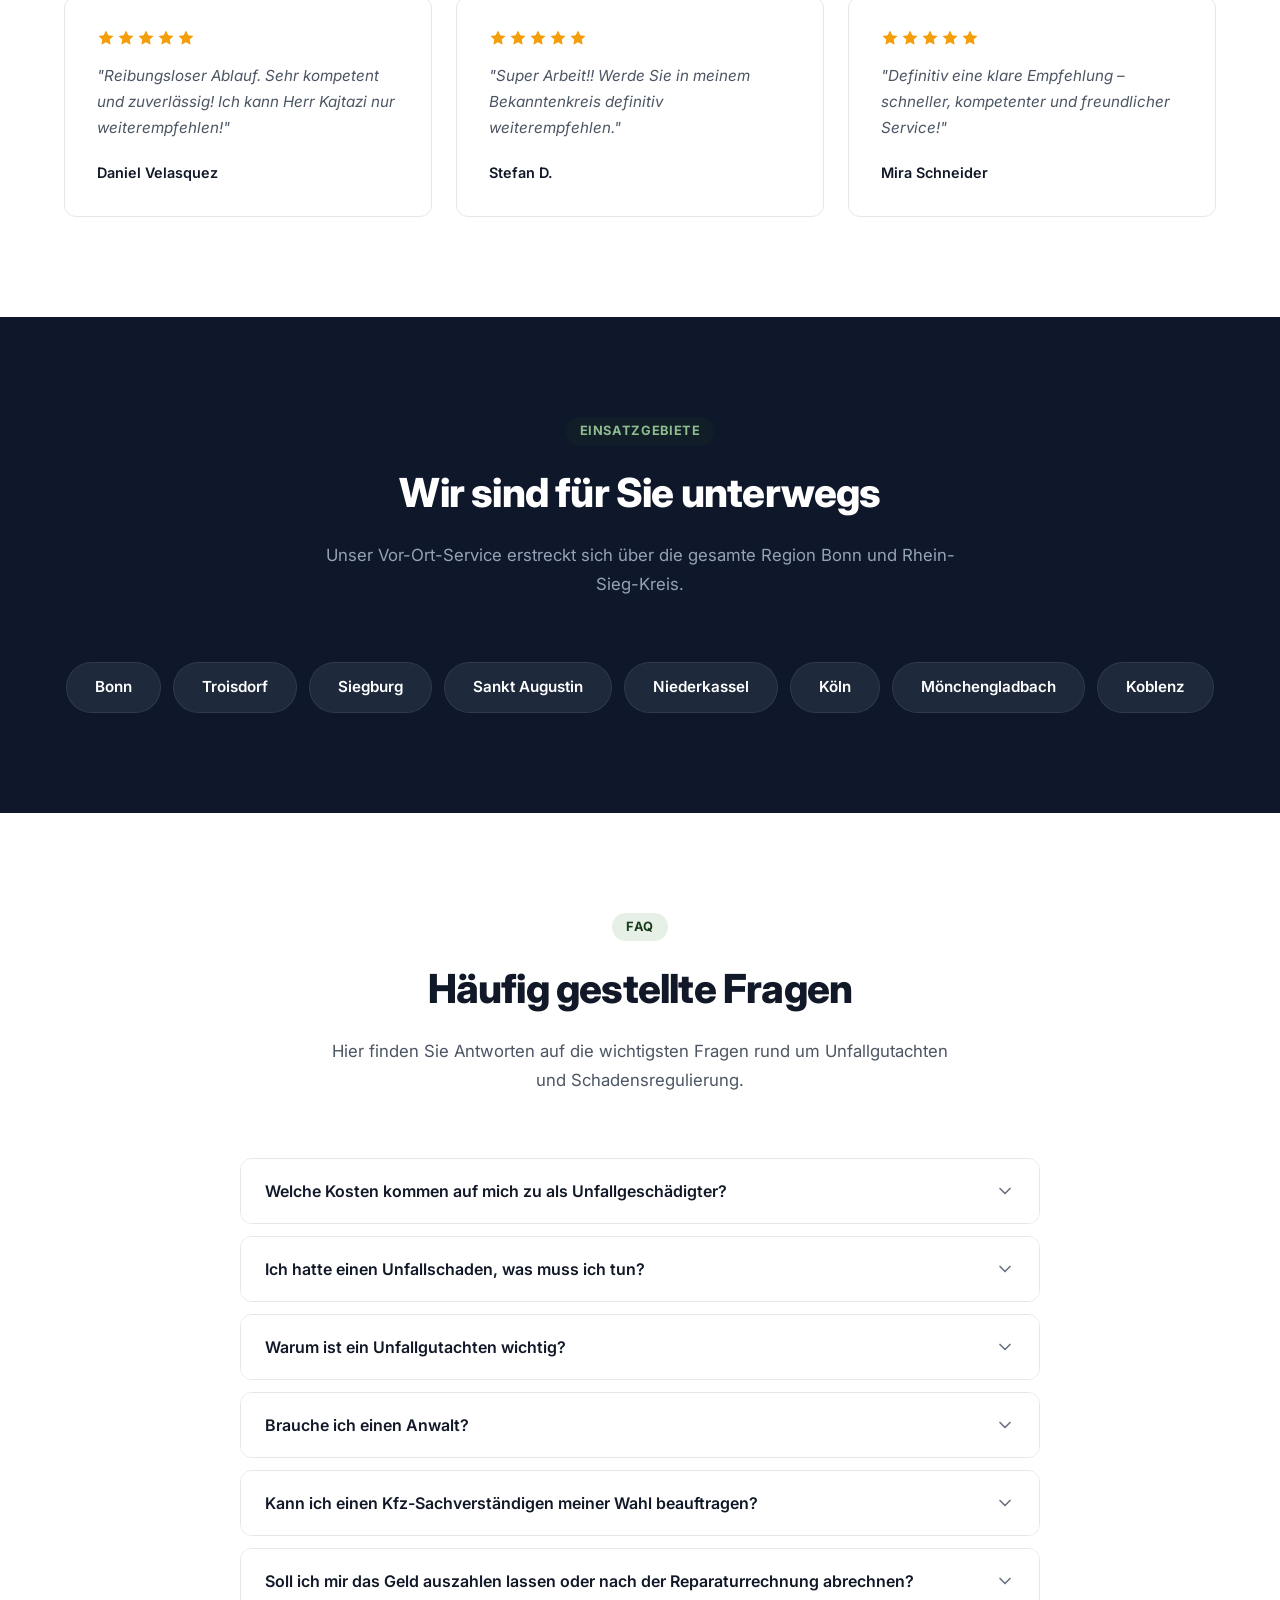
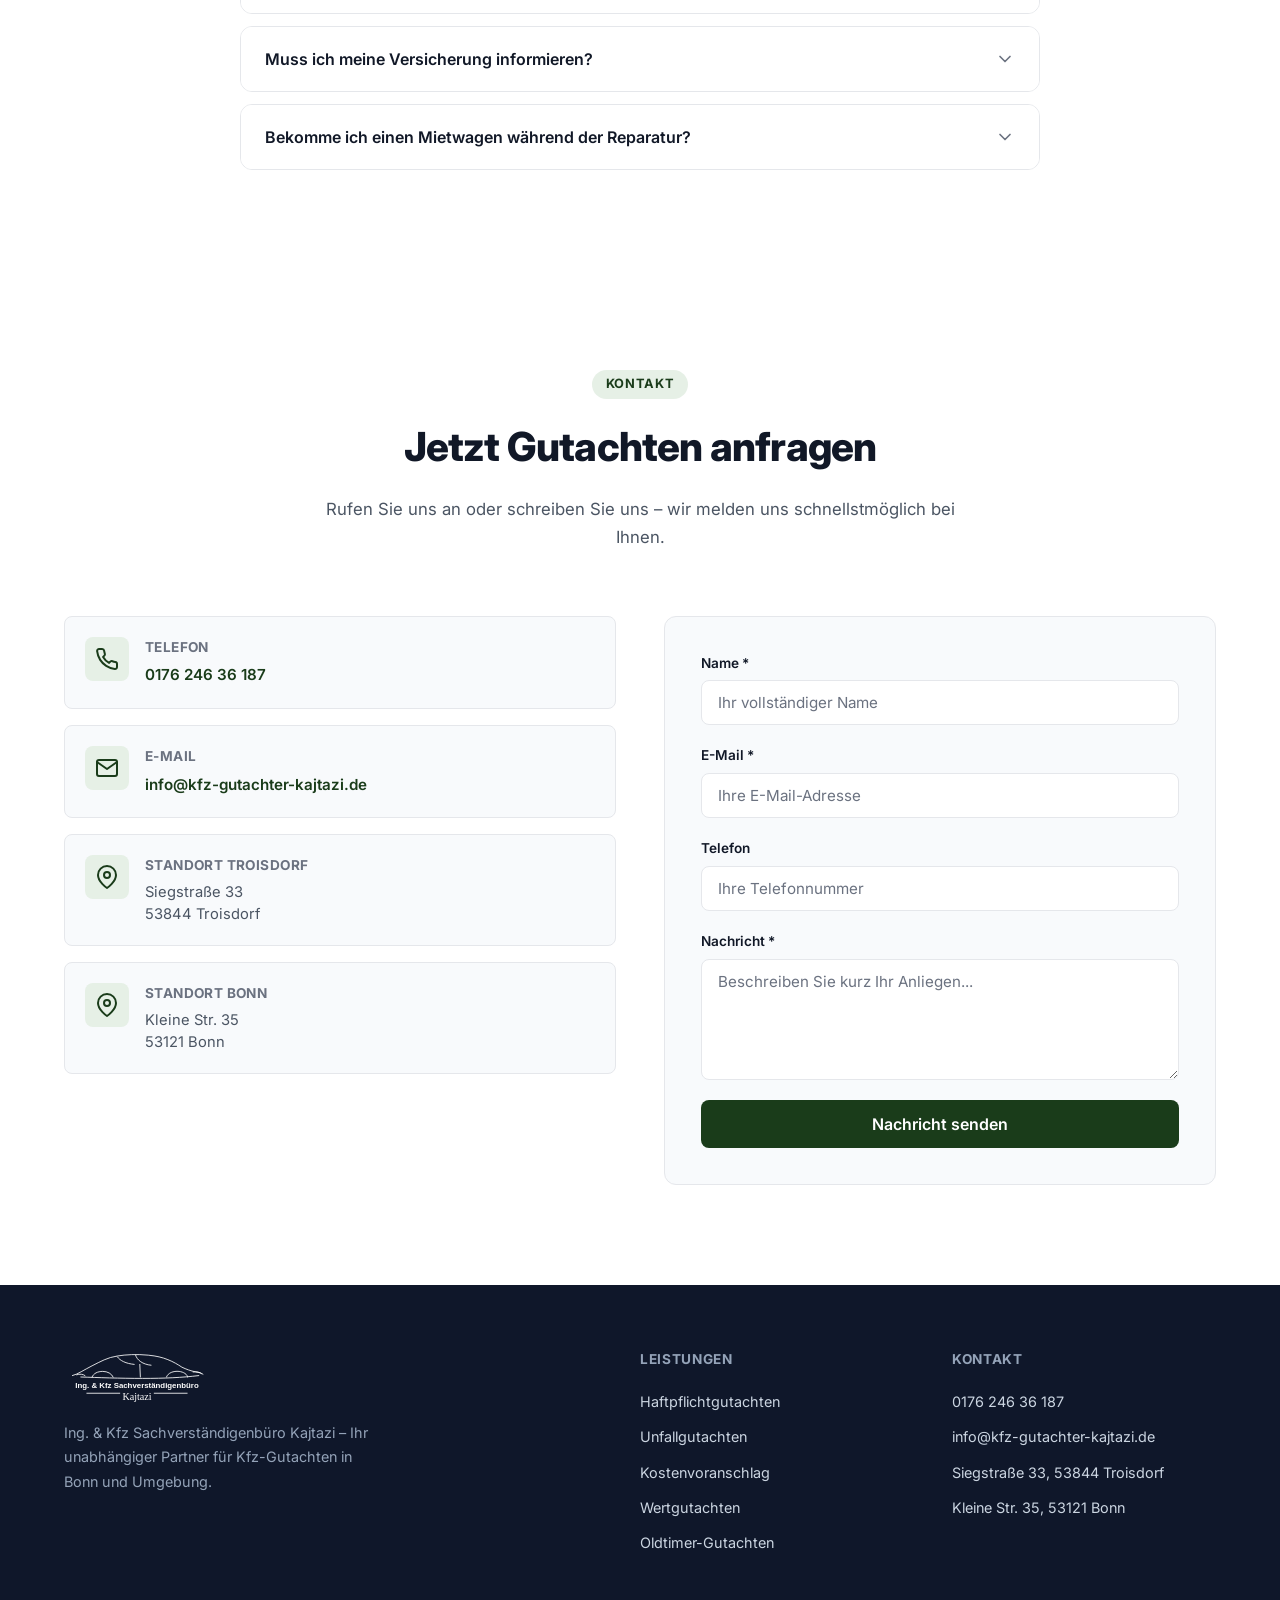
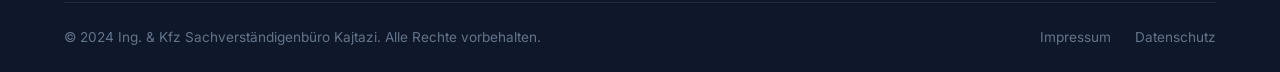
==== commit c7d42b80: "Dateiendungen auf .jpeg angepasst, Platzhalterbilder entfernt Co-Authored-By: Claude Opus 4.6 <norep" ====
--- a/index.html
+++ b/index.html
@@ -76,7 +76,7 @@
             <div class="services-grid">
                 <div class="service-card service-card-img">
                     <div class="service-image">
-                        <img src="assets/images/haftpflichtgutachten.jpg" alt="Haftpflichtgutachten">
+                        <img src="assets/images/haftpflichtgutachten.jpeg" alt="Haftpflichtgutachten">
                     </div>
                     <div class="service-body">
                         <h3>Haftpflichtgutachten</h3>
@@ -85,7 +85,7 @@
                 </div>
                 <div class="service-card service-card-img">
                     <div class="service-image">
-                        <img src="assets/images/unfallgutachten.jpg" alt="Unfallgutachten">
+                        <img src="assets/images/unfallgutachten.jpeg" alt="Unfallgutachten">
                     </div>
                     <div class="service-body">
                         <h3>Unfallgutachten</h3>
@@ -94,7 +94,7 @@
                 </div>
                 <div class="service-card service-card-img">
                     <div class="service-image">
-                        <img src="assets/images/kostenvoranschlag.jpg" alt="Kostenvoranschlag">
+                        <img src="assets/images/kostenvoranschlag.jpeg" alt="Kostenvoranschlag">
                     </div>
                     <div class="service-body">
                         <h3>Kostenvoranschlag</h3>
@@ -103,7 +103,7 @@
                 </div>
                 <div class="service-card service-card-img">
                     <div class="service-image">
-                        <img src="assets/images/wertgutachten.jpg" alt="Wertgutachten">
+                        <img src="assets/images/wertgutachten.jpeg" alt="Wertgutachten">
                     </div>
                     <div class="service-body">
                         <h3>Wertgutachten</h3>
@@ -112,7 +112,7 @@
                 </div>
                 <div class="service-card service-card-img">
                     <div class="service-image">
-                        <img src="assets/images/oldtimer-gutachten.jpg" alt="Oldtimer-Gutachten">
+                        <img src="assets/images/oldtimer-gutachten.jpeg" alt="Oldtimer-Gutachten">
                     </div>
                     <div class="service-body">
                         <h3>Oldtimer-Gutachten</h3>
